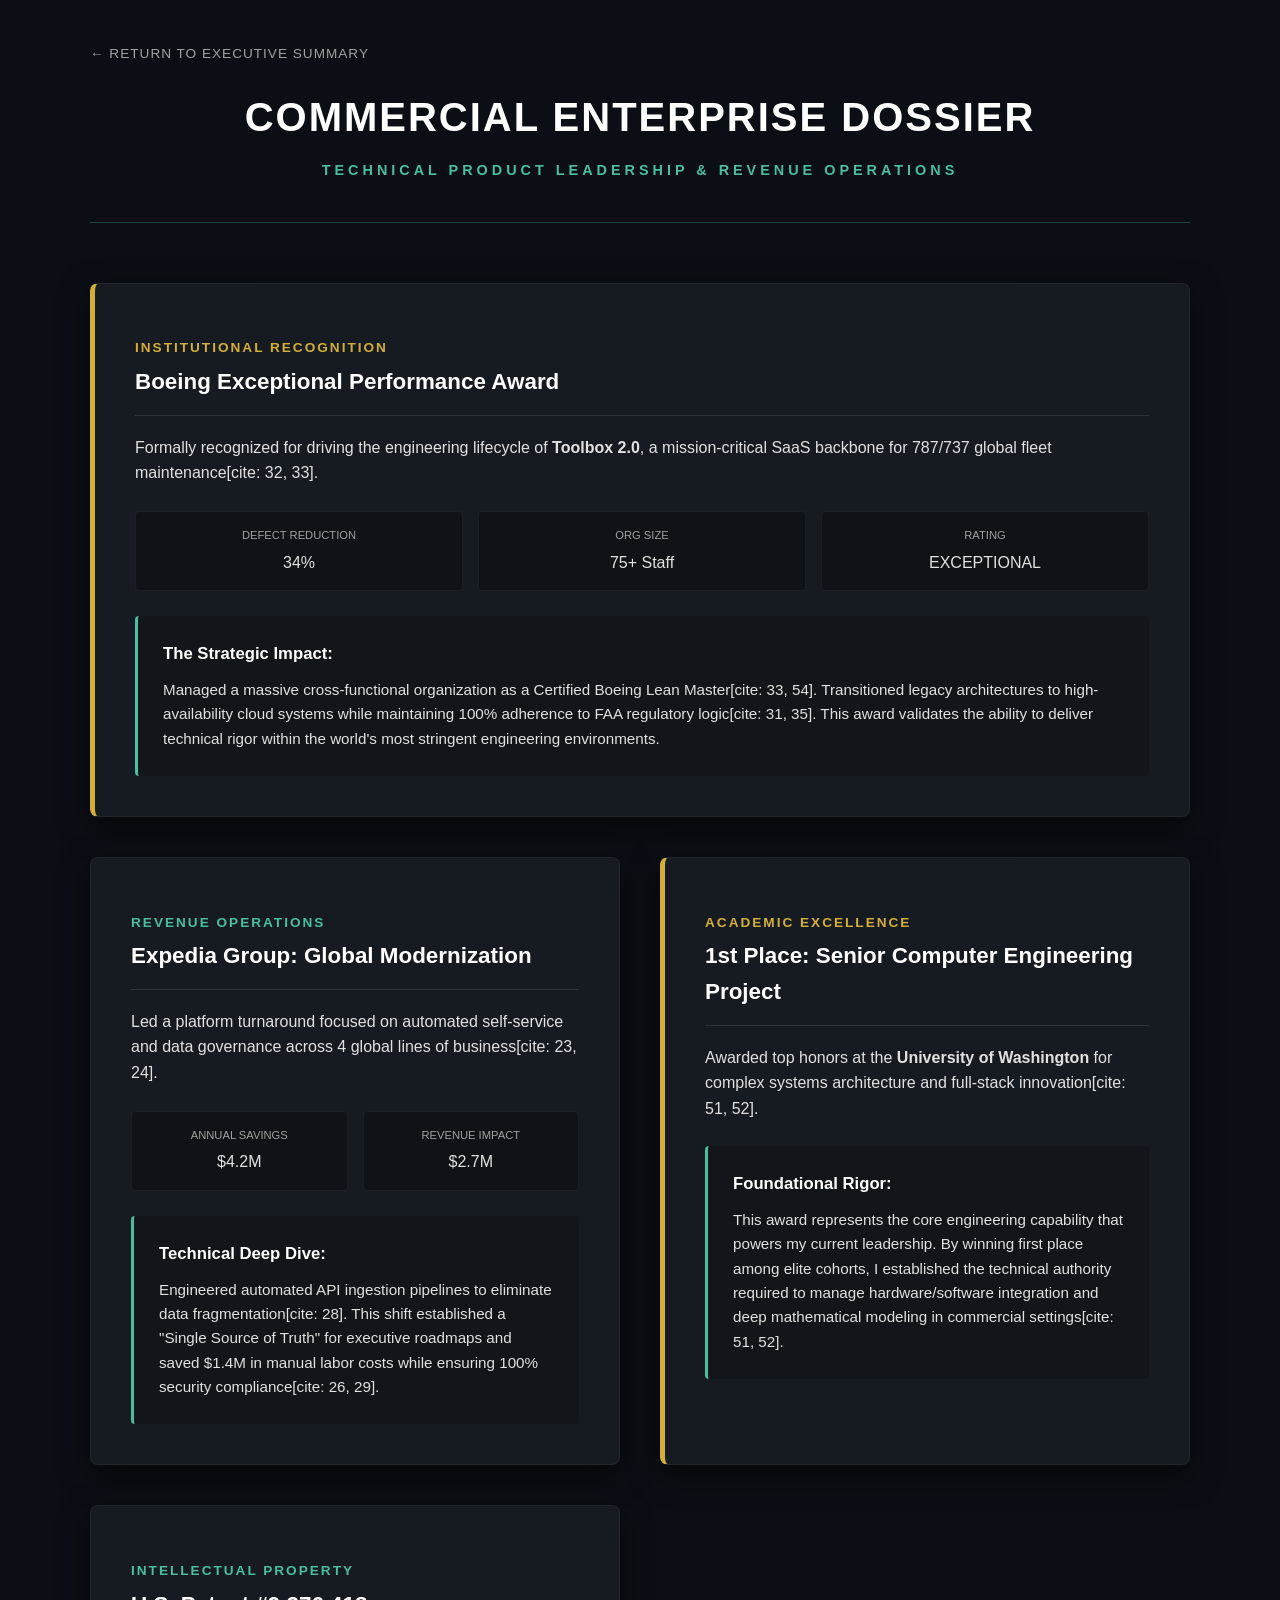
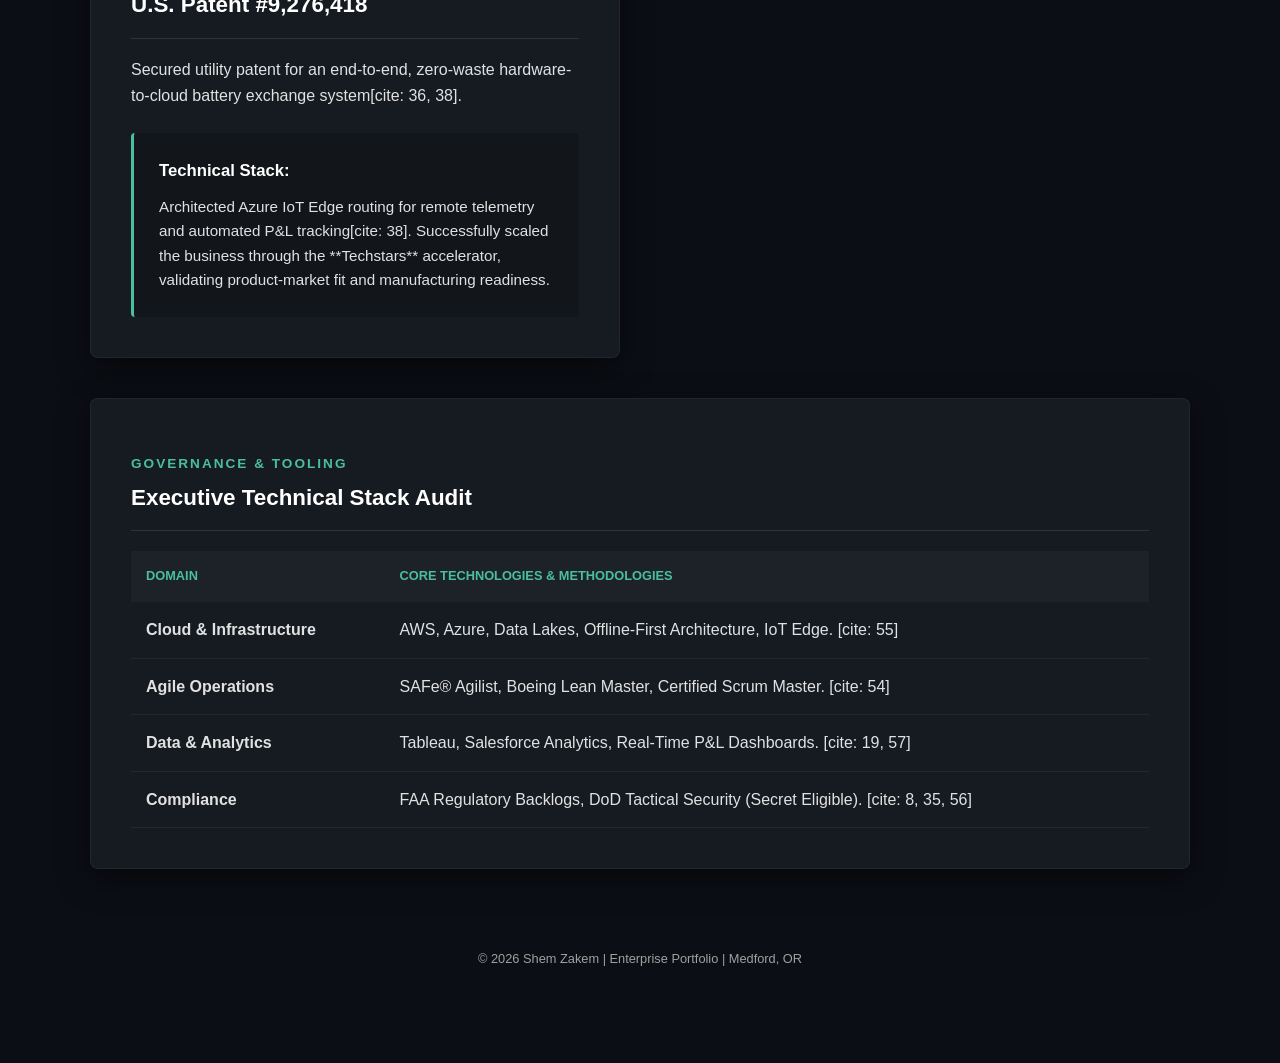
==== enterprise-dossier.html @ 0ee38fff "Add files via upload" ====
<!DOCTYPE HTML>
<html lang="en">
<head>
    <title>Enterprise Dossier | Shem Zakem</title>
    <meta charset="utf-8" />
    <meta name="viewport" content="width=device-width, initial-scale=1, user-scalable=no" />
    <style>
        :root {
            --bg: #0b0e14;
            --accent: #49bf9d; /* Theme Green */
            --gold: #d4af37;   /* Award Gold */
            --text: #e1e1e1;
            --subtext: #a0a0a0;
            --card-bg: #161b22;
            --border: rgba(73, 191, 157, 0.3);
        }

        body {
            background-color: var(--bg);
            color: var(--text);
            font-family: 'Inter', -apple-system, BlinkMacSystemFont, "Segoe UI", Roboto, sans-serif;
            line-height: 1.6;
            margin: 0;
            padding: 0;
        }

        .container { max-width: 1100px; margin: 0 auto; padding: 40px 20px; }

        /* Navigation */
        .back-btn {
            display: inline-block;
            margin-bottom: 20px;
            color: var(--subtext);
            text-decoration: none;
            font-size: 0.85em;
            text-transform: uppercase;
            letter-spacing: 1px;
            transition: all 0.3s ease;
        }
        .back-btn:hover { color: var(--accent); transform: translateX(-5px); }

        /* Header */
        header {
            border-bottom: 1px solid var(--border);
            padding-bottom: 40px;
            margin-bottom: 60px;
            text-align: center;
        }
        h1 { font-size: 2.5em; letter-spacing: 2px; margin: 0; text-transform: uppercase; font-weight: 900; color: #fff; }
        .subtitle { color: var(--accent); font-weight: 700; letter-spacing: 4px; font-size: 0.9em; margin-top: 10px; text-transform: uppercase; }

        /* Grid & Cards */
        .grid { display: grid; grid-template-columns: 1fr 1fr; gap: 40px; }
        .section-full { grid-column: 1 / -1; }

        .card {
            background: var(--card-bg);
            border: 1px solid rgba(255,255,255,0.05);
            padding: 40px;
            border-radius: 8px;
            box-shadow: 0 10px 30px rgba(0,0,0,0.5);
            transition: all 0.3s cubic-bezier(0.25, 0.8, 0.25, 1);
            position: relative;
            overflow: hidden;
        }
        .card:hover { 
            transform: translateY(-10px); 
            border-color: var(--accent); 
            box-shadow: 0 20px 50px rgba(0,0,0,0.7);
        }

        .award-card { border-left: 5px solid var(--gold); }
        .award-card:hover { border-color: var(--gold); }

        h2 { color: #fff; border-bottom: 1px solid rgba(255,255,255,0.1); padding-bottom: 15px; margin-top: 0; font-size: 1.4em; }
        h3 { color: var(--accent); font-size: 0.85em; text-transform: uppercase; letter-spacing: 2px; margin-bottom: 5px; }
        .gold-text { color: var(--gold) !important; }

        /* Metrics */
        .metric-grid { display: grid; grid-template-columns: repeat(auto-fit, minmax(150px, 1fr)); gap: 15px; margin: 25px 0; }
        .metric {
            background: rgba(0,0,0,0.3);
            padding: 15px;
            border-radius: 4px;
            text-align: center;
            border: 1px solid rgba(255,255,255,0.05);
            transition: all 0.3s ease;
        }
        .metric:hover { background: rgba(73, 191, 157, 0.1); border-color: var(--accent); transform: scale(1.05); }
        .metric-label { display: block; font-size: 0.7em; text-transform: uppercase; color: var(--subtext); margin-bottom: 5px; }
        .metric-val { display: block; font-size: 1.3em; font-weight: 900; color: #fff; }

        /* Deep Dive Content */
        .deep-dive {
            background: rgba(0,0,0,0.2);
            padding: 25px;
            margin-top: 25px;
            border-radius: 4px;
            font-size: 0.95em;
            border-left: 3px solid var(--accent);
        }
        .deep-dive strong { color: #fff; display: block; margin-bottom: 10px; font-size: 1.1em; }

        /* Audit Table */
        .audit-table { width: 100%; border-collapse: collapse; margin-top: 20px; }
        .audit-table th { text-align: left; padding: 15px; background: rgba(255,255,255,0.03); color: var(--accent); text-transform: uppercase; font-size: 0.8em; }
        .audit-table td { padding: 15px; border-bottom: 1px solid rgba(255,255,255,0.05); vertical-align: top; }
        .audit-table tr:hover { background: rgba(255,255,255,0.02); }

        /* Footer */
        footer { margin-top: 80px; text-align: center; color: var(--subtext); font-size: 0.8em; padding-bottom: 40px; }

        @media (max-width: 768px) { .grid { grid-template-columns: 1fr; } }
    </style>
</head>
<body>

<div class="container">
    <a href="enterprise.html" class="back-btn">← Return to Executive Summary</a>
    
    <header>
        <h1>Commercial Enterprise Dossier</h1>
        <div class="subtitle">Technical Product Leadership & Revenue Operations</div>
    </header>

    <div class="grid">
        
        <div class="card award-card section-full">
            <h3 class="gold-text">Institutional Recognition</h3>
            <h2>Boeing Exceptional Performance Award</h2>
            <p>Formally recognized for driving the engineering lifecycle of <strong>Toolbox 2.0</strong>, a mission-critical SaaS backbone for 787/737 global fleet maintenance[cite: 32, 33].</p>
            
            <div class="metric-grid">
                <div class="metric"><span class="metric-label">Defect Reduction</span><span class="metric-value">34%</span></div>
                <div class="metric"><span class="metric-label">Org Size</span><span class="metric-value">75+ Staff</span></div>
                <div class="metric"><span class="metric-label">Rating</span><span class="metric-value">EXCEPTIONAL</span></div>
            </div>

            <div class="deep-dive">
                <strong>The Strategic Impact:</strong>
                Managed a massive cross-functional organization as a Certified Boeing Lean Master[cite: 33, 54]. Transitioned legacy architectures to high-availability cloud systems while maintaining 100% adherence to FAA regulatory logic[cite: 31, 35]. This award validates the ability to deliver technical rigor within the world's most stringent engineering environments.
            </div>
        </div>

        <div class="card">
            <h3>Revenue Operations</h3>
            <h2>Expedia Group: Global Modernization</h2>
            <p>Led a platform turnaround focused on automated self-service and data governance across 4 global lines of business[cite: 23, 24].</p>
            
            <div class="metric-grid">
                <div class="metric"><span class="metric-label">Annual Savings</span><span class="metric-value">$4.2M</span></div>
                <div class="metric"><span class="metric-label">Revenue Impact</span><span class="metric-value">$2.7M</span></div>
            </div>

            <div class="deep-dive">
                <strong>Technical Deep Dive:</strong>
                Engineered automated API ingestion pipelines to eliminate data fragmentation[cite: 28]. This shift established a "Single Source of Truth" for executive roadmaps and saved $1.4M in manual labor costs while ensuring 100% security compliance[cite: 26, 29].
            </div>
        </div>

        <div class="card award-card">
            <h3 class="gold-text">Academic Excellence</h3>
            <h2>1st Place: Senior Computer Engineering Project</h2>
            <p>Awarded top honors at the <strong>University of Washington</strong> for complex systems architecture and full-stack innovation[cite: 51, 52].</p>

            <div class="deep-dive">
                <strong>Foundational Rigor:</strong>
                This award represents the core engineering capability that powers my current leadership. By winning first place among elite cohorts, I established the technical authority required to manage hardware/software integration and deep mathematical modeling in commercial settings[cite: 51, 52].
            </div>
        </div>

        <div class="card">
            <h3>Intellectual Property</h3>
            <h2>U.S. Patent #9,276,418</h2>
            <p>Secured utility patent for an end-to-end, zero-waste hardware-to-cloud battery exchange system[cite: 36, 38].</p>

            <div class="deep-dive">
                <strong>Technical Stack:</strong>
                Architected Azure IoT Edge routing for remote telemetry and automated P&L tracking[cite: 38]. Successfully scaled the business through the **Techstars** accelerator, validating product-market fit and manufacturing readiness.
            </div>
        </div>

        <div class="card section-full">
            <h3>Governance & Tooling</h3>
            <h2>Executive Technical Stack Audit</h2>
            
            <table class="audit-table">
                <thead>
                    <tr><th>Domain</th><th>Core Technologies & Methodologies</th></tr>
                </thead>
                <tbody>
                    <tr><td><strong>Cloud & Infrastructure</strong></td><td>AWS, Azure, Data Lakes, Offline-First Architecture, IoT Edge. [cite: 55]</td></tr>
                    <tr><td><strong>Agile Operations</strong></td><td>SAFe® Agilist, Boeing Lean Master, Certified Scrum Master. [cite: 54]</td></tr>
                    <tr><td><strong>Data & Analytics</strong></td><td>Tableau, Salesforce Analytics, Real-Time P&L Dashboards. [cite: 19, 57]</td></tr>
                    <tr><td><strong>Compliance</strong></td><td>FAA Regulatory Backlogs, DoD Tactical Security (Secret Eligible). [cite: 8, 35, 56]</td></tr>
                </tbody>
            </table>
        </div>

    </div>

    <footer>
        <p>&copy; 2026 Shem Zakem | Enterprise Portfolio | Medford, OR</p>
    </footer>
</div>

</body>
</html>
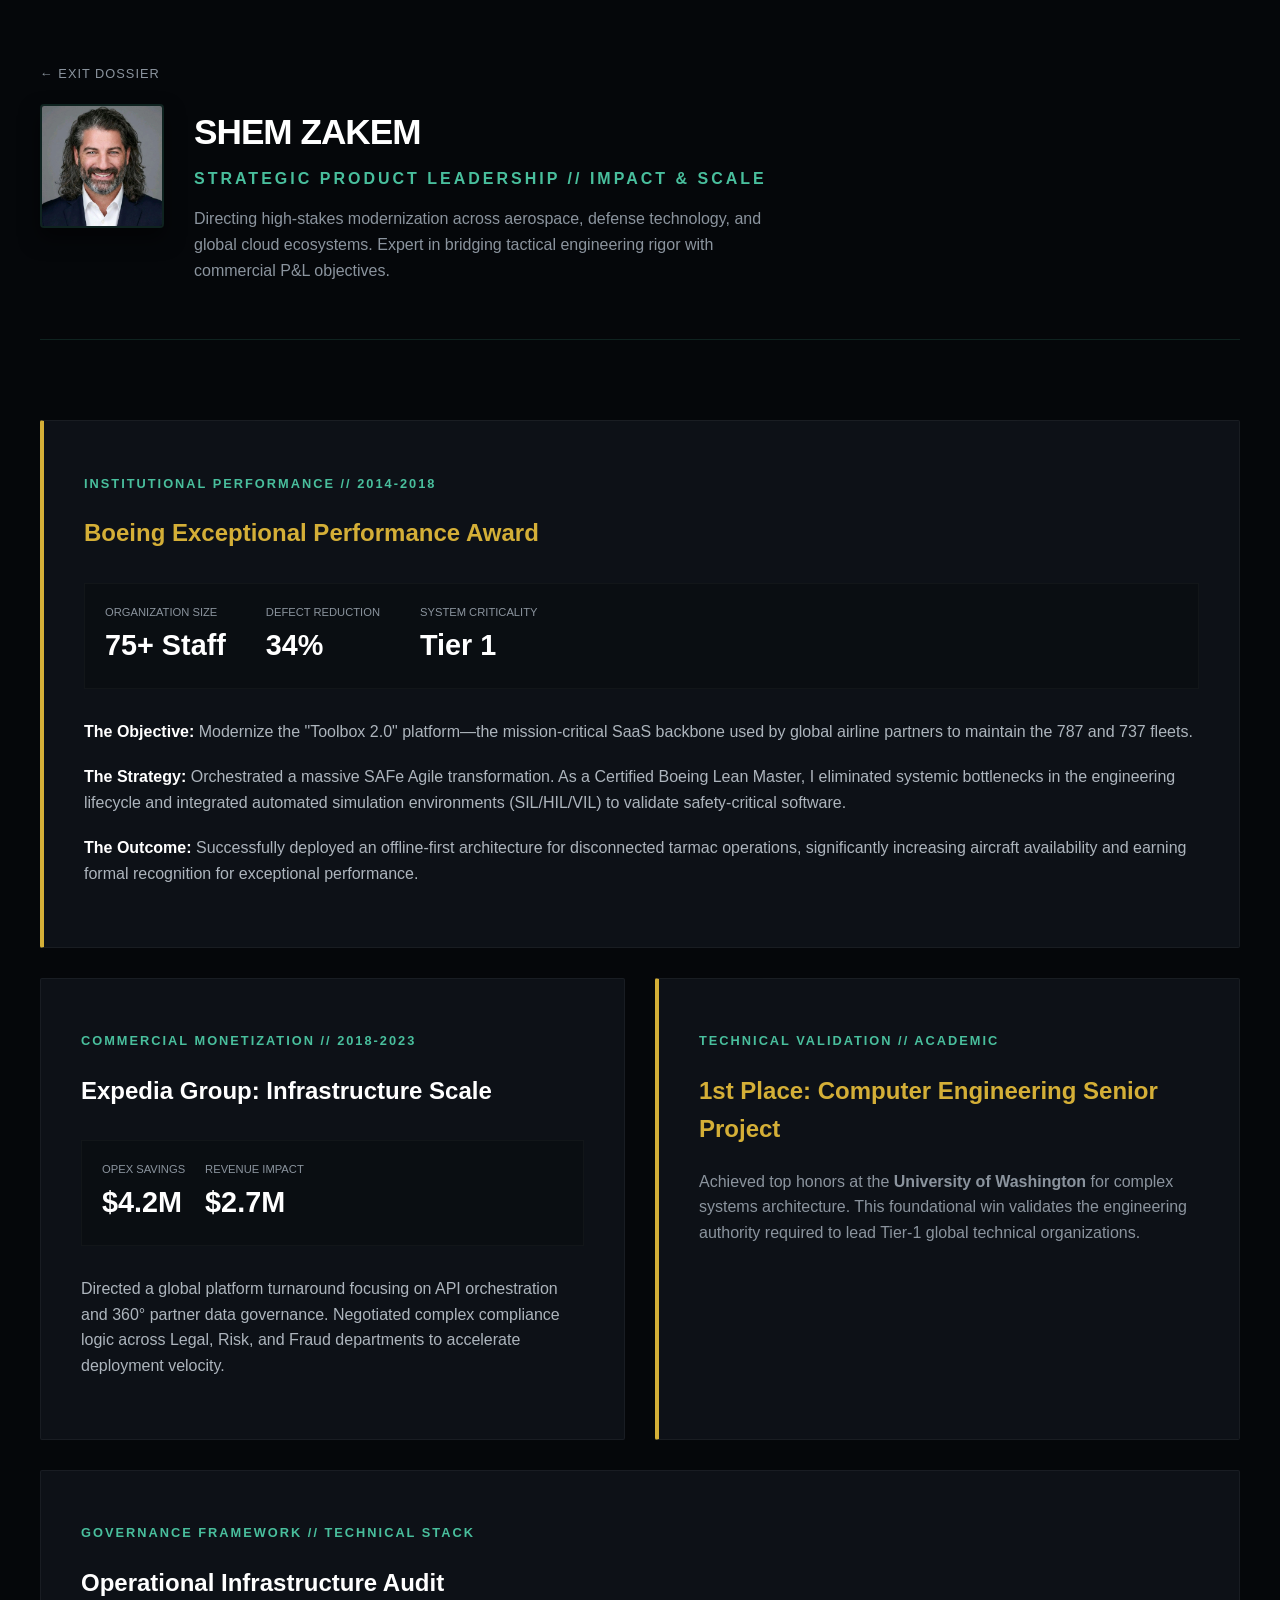
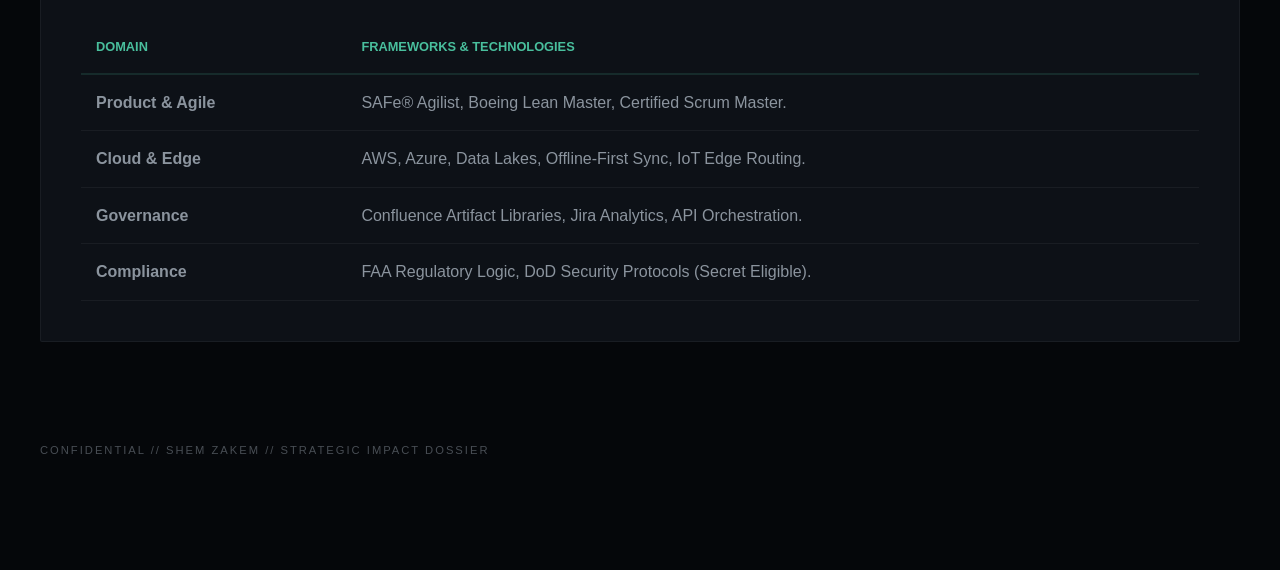
==== commit 8e329f0c: "Update enterprise-dossier.html" ====
--- a/enterprise-dossier.html
+++ b/enterprise-dossier.html
@@ -1,208 +1,237 @@
 <!DOCTYPE HTML>
 <html lang="en">
 <head>
-    <title>Enterprise Dossier | Shem Zakem</title>
+    <title>Enterprise Impact | Shem Zakem</title>
     <meta charset="utf-8" />
     <meta name="viewport" content="width=device-width, initial-scale=1, user-scalable=no" />
     <style>
         :root {
-            --bg: #0b0e14;
-            --accent: #49bf9d; /* Theme Green */
-            --gold: #d4af37;   /* Award Gold */
-            --text: #e1e1e1;
-            --subtext: #a0a0a0;
-            --card-bg: #161b22;
-            --border: rgba(73, 191, 157, 0.3);
+            --bg: #05070a;
+            --surface: #0d1117;
+            --accent: #49bf9d; 
+            --gold: #d4af37;
+            --text-main: #ffffff;
+            --text-dim: #8b949e;
+            --border: rgba(73, 191, 157, 0.15);
         }
 
         body {
             background-color: var(--bg);
-            color: var(--text);
-            font-family: 'Inter', -apple-system, BlinkMacSystemFont, "Segoe UI", Roboto, sans-serif;
-            line-height: 1.6;
+            color: var(--text-dim);
+            font-family: 'Segoe UI', Roboto, Helvetica, Arial, sans-serif;
             margin: 0;
             padding: 0;
-        }
-
-        .container { max-width: 1100px; margin: 0 auto; padding: 40px 20px; }
-
-        /* Navigation */
-        .back-btn {
-            display: inline-block;
-            margin-bottom: 20px;
-            color: var(--subtext);
+            line-height: 1.6;
+        }
+
+        /* Layout Container */
+        .dossier-wrapper {
+            max-width: 1200px;
+            margin: 0 auto;
+            padding: 60px 40px;
+        }
+
+        /* Top Left Avatar & Header */
+        .executive-header {
+            display: flex;
+            align-items: flex-start;
+            gap: 30px;
+            margin-bottom: 80px;
+            border-bottom: 1px solid var(--border);
+            padding-bottom: 40px;
+        }
+
+        .avatar-frame {
+            width: 120px;
+            height: 120px;
+            border-radius: 4px;
+            overflow: hidden;
+            border: 2px solid var(--border);
+            transition: all 0.4s cubic-bezier(0.165, 0.84, 0.44, 1);
+            box-shadow: 0 10px 20px rgba(0,0,0,0.5);
+        }
+
+        .avatar-frame:hover {
+            transform: scale(1.05) translateY(-5px);
+            border-color: var(--accent);
+            box-shadow: 0 0 30px rgba(73, 191, 157, 0.3);
+        }
+
+        .avatar-frame img { width: 100%; height: 100%; object-fit: cover; }
+
+        .header-content h1 {
+            font-size: 2.2em;
+            font-weight: 800;
+            color: var(--text-main);
+            margin: 0;
+            letter-spacing: -1px;
+            text-transform: uppercase;
+        }
+
+        .header-content .title-bar {
+            font-size: 1em;
+            font-weight: 700;
+            color: var(--accent);
+            letter-spacing: 3px;
+            text-transform: uppercase;
+            margin-top: 5px;
+        }
+
+        /* Section Components */
+        .impact-grid {
+            display: grid;
+            grid-template-columns: repeat(12, 1fr);
+            gap: 30px;
+        }
+
+        .full-width { grid-column: span 12; }
+        .half-width { grid-column: span 6; }
+
+        .impact-card {
+            background: var(--surface);
+            border: 1px solid rgba(255,255,255,0.05);
+            padding: 40px;
+            border-radius: 2px;
+            transition: all 0.4s cubic-bezier(0.165, 0.84, 0.44, 1);
+            position: relative;
+        }
+
+        .impact-card:hover {
+            transform: translateY(-10px);
+            border-color: var(--accent);
+            box-shadow: 0 30px 60px rgba(0,0,0,0.8);
+        }
+
+        .impact-card.award { border-left: 4px solid var(--gold); }
+        .impact-card.award:hover { border-color: var(--gold); }
+
+        h2 { font-size: 1.5em; color: var(--text-main); margin-bottom: 20px; font-weight: 700; }
+        h3 { font-size: 0.8em; color: var(--accent); text-transform: uppercase; letter-spacing: 2px; margin-bottom: 10px; }
+
+        /* Impact Metrics */
+        .metrics-row {
+            display: flex;
+            gap: 40px;
+            margin: 30px 0;
+            background: rgba(0,0,0,0.2);
+            padding: 20px;
+            border: 1px solid rgba(255,255,255,0.03);
+        }
+
+        .metric-item .label { display: block; font-size: 0.7em; text-transform: uppercase; color: var(--text-dim); }
+        .metric-item .value { display: block; font-size: 1.8em; font-weight: 900; color: #fff; }
+
+        /* Deep Dive Content */
+        .content-body { font-size: 1em; color: #adb5bd; }
+        .content-body strong { color: var(--text-main); }
+        .content-body p { margin-bottom: 20px; }
+
+        /* Audit Table */
+        .audit-table {
+            width: 100%;
+            border-collapse: collapse;
+            margin-top: 20px;
+        }
+        .audit-table th { text-align: left; padding: 15px; color: var(--accent); font-size: 0.8em; text-transform: uppercase; border-bottom: 2px solid var(--border); }
+        .audit-table td { padding: 15px; border-bottom: 1px solid rgba(255,255,255,0.05); }
+
+        /* Action Buttons */
+        .nav-link {
             text-decoration: none;
-            font-size: 0.85em;
+            color: var(--text-dim);
+            font-size: 0.8em;
             text-transform: uppercase;
             letter-spacing: 1px;
-            transition: all 0.3s ease;
-        }
-        .back-btn:hover { color: var(--accent); transform: translateX(-5px); }
-
-        /* Header */
-        header {
-            border-bottom: 1px solid var(--border);
-            padding-bottom: 40px;
-            margin-bottom: 60px;
-            text-align: center;
-        }
-        h1 { font-size: 2.5em; letter-spacing: 2px; margin: 0; text-transform: uppercase; font-weight: 900; color: #fff; }
-        .subtitle { color: var(--accent); font-weight: 700; letter-spacing: 4px; font-size: 0.9em; margin-top: 10px; text-transform: uppercase; }
-
-        /* Grid & Cards */
-        .grid { display: grid; grid-template-columns: 1fr 1fr; gap: 40px; }
-        .section-full { grid-column: 1 / -1; }
-
-        .card {
-            background: var(--card-bg);
-            border: 1px solid rgba(255,255,255,0.05);
-            padding: 40px;
-            border-radius: 8px;
-            box-shadow: 0 10px 30px rgba(0,0,0,0.5);
-            transition: all 0.3s cubic-bezier(0.25, 0.8, 0.25, 1);
-            position: relative;
-            overflow: hidden;
-        }
-        .card:hover { 
-            transform: translateY(-10px); 
-            border-color: var(--accent); 
-            box-shadow: 0 20px 50px rgba(0,0,0,0.7);
-        }
-
-        .award-card { border-left: 5px solid var(--gold); }
-        .award-card:hover { border-color: var(--gold); }
-
-        h2 { color: #fff; border-bottom: 1px solid rgba(255,255,255,0.1); padding-bottom: 15px; margin-top: 0; font-size: 1.4em; }
-        h3 { color: var(--accent); font-size: 0.85em; text-transform: uppercase; letter-spacing: 2px; margin-bottom: 5px; }
-        .gold-text { color: var(--gold) !important; }
-
-        /* Metrics */
-        .metric-grid { display: grid; grid-template-columns: repeat(auto-fit, minmax(150px, 1fr)); gap: 15px; margin: 25px 0; }
-        .metric {
-            background: rgba(0,0,0,0.3);
-            padding: 15px;
-            border-radius: 4px;
-            text-align: center;
-            border: 1px solid rgba(255,255,255,0.05);
-            transition: all 0.3s ease;
-        }
-        .metric:hover { background: rgba(73, 191, 157, 0.1); border-color: var(--accent); transform: scale(1.05); }
-        .metric-label { display: block; font-size: 0.7em; text-transform: uppercase; color: var(--subtext); margin-bottom: 5px; }
-        .metric-val { display: block; font-size: 1.3em; font-weight: 900; color: #fff; }
-
-        /* Deep Dive Content */
-        .deep-dive {
-            background: rgba(0,0,0,0.2);
-            padding: 25px;
-            margin-top: 25px;
-            border-radius: 4px;
-            font-size: 0.95em;
-            border-left: 3px solid var(--accent);
-        }
-        .deep-dive strong { color: #fff; display: block; margin-bottom: 10px; font-size: 1.1em; }
-
-        /* Audit Table */
-        .audit-table { width: 100%; border-collapse: collapse; margin-top: 20px; }
-        .audit-table th { text-align: left; padding: 15px; background: rgba(255,255,255,0.03); color: var(--accent); text-transform: uppercase; font-size: 0.8em; }
-        .audit-table td { padding: 15px; border-bottom: 1px solid rgba(255,255,255,0.05); vertical-align: top; }
-        .audit-table tr:hover { background: rgba(255,255,255,0.02); }
-
-        /* Footer */
-        footer { margin-top: 80px; text-align: center; color: var(--subtext); font-size: 0.8em; padding-bottom: 40px; }
-
-        @media (max-width: 768px) { .grid { grid-template-columns: 1fr; } }
+            transition: color 0.3s;
+            margin-bottom: 20px;
+            display: inline-block;
+        }
+        .nav-link:hover { color: var(--accent); }
+
+        @media (max-width: 900px) {
+            .half-width { grid-column: span 12; }
+            .executive-header { flex-direction: column; text-align: left; }
+        }
     </style>
 </head>
 <body>
 
-<div class="container">
-    <a href="enterprise.html" class="back-btn">← Return to Executive Summary</a>
-    
-    <header>
-        <h1>Commercial Enterprise Dossier</h1>
-        <div class="subtitle">Technical Product Leadership & Revenue Operations</div>
+<div class="dossier-wrapper">
+    <a href="enterprise.html" class="nav-link">← EXIT DOSSIER</a>
+
+    <header class="executive-header">
+        <div class="avatar-frame">
+            <img src="images/avatar.jpg" alt="Shem Zakem">
+        </div>
+        <div class="header-content">
+            <h1>Shem Zakem</h1>
+            <div class="title-bar">Strategic Product Leadership // Impact & Scale</div>
+            <p style="margin-top: 15px; max-width: 600px;">Directing high-stakes modernization across aerospace, defense technology, and global cloud ecosystems. Expert in bridging tactical engineering rigor with commercial P&L objectives.</p>
+        </div>
     </header>
 
-    <div class="grid">
+    <div class="impact-grid">
         
-        <div class="card award-card section-full">
-            <h3 class="gold-text">Institutional Recognition</h3>
-            <h2>Boeing Exceptional Performance Award</h2>
-            <p>Formally recognized for driving the engineering lifecycle of <strong>Toolbox 2.0</strong>, a mission-critical SaaS backbone for 787/737 global fleet maintenance[cite: 32, 33].</p>
+        <div class="impact-card award full-width">
+            <h3>Institutional Performance // 2014-2018</h3>
+            <h2 style="color: var(--gold);">Boeing Exceptional Performance Award</h2>
             
-            <div class="metric-grid">
-                <div class="metric"><span class="metric-label">Defect Reduction</span><span class="metric-value">34%</span></div>
-                <div class="metric"><span class="metric-label">Org Size</span><span class="metric-value">75+ Staff</span></div>
-                <div class="metric"><span class="metric-label">Rating</span><span class="metric-value">EXCEPTIONAL</span></div>
-            </div>
-
-            <div class="deep-dive">
-                <strong>The Strategic Impact:</strong>
-                Managed a massive cross-functional organization as a Certified Boeing Lean Master[cite: 33, 54]. Transitioned legacy architectures to high-availability cloud systems while maintaining 100% adherence to FAA regulatory logic[cite: 31, 35]. This award validates the ability to deliver technical rigor within the world's most stringent engineering environments.
-            </div>
-        </div>
-
-        <div class="card">
-            <h3>Revenue Operations</h3>
-            <h2>Expedia Group: Global Modernization</h2>
-            <p>Led a platform turnaround focused on automated self-service and data governance across 4 global lines of business[cite: 23, 24].</p>
+            <div class="metrics-row">
+                <div class="metric-item"><span class="label">Organization Size</span><span class="value">75+ Staff</span></div>
+                <div class="metric-item"><span class="label">Defect Reduction</span><span class="value">34%</span></div>
+                <div class="metric-item"><span class="label">System Criticality</span><span class="value">Tier 1</span></div>
+            </div>
+
+            <div class="content-body">
+                <p><strong>The Objective:</strong> Modernize the "Toolbox 2.0" platform—the mission-critical SaaS backbone used by global airline partners to maintain the 787 and 737 fleets.</p>
+                <p><strong>The Strategy:</strong> Orchestrated a massive SAFe Agile transformation. As a Certified Boeing Lean Master, I eliminated systemic bottlenecks in the engineering lifecycle and integrated automated simulation environments (SIL/HIL/VIL) to validate safety-critical software.</p>
+                <p><strong>The Outcome:</strong> Successfully deployed an offline-first architecture for disconnected tarmac operations, significantly increasing aircraft availability and earning formal recognition for exceptional performance.</p>
+            </div>
+        </div>
+
+        <div class="impact-card half-width">
+            <h3>Commercial Monetization // 2018-2023</h3>
+            <h2>Expedia Group: Infrastructure Scale</h2>
             
-            <div class="metric-grid">
-                <div class="metric"><span class="metric-label">Annual Savings</span><span class="metric-value">$4.2M</span></div>
-                <div class="metric"><span class="metric-label">Revenue Impact</span><span class="metric-value">$2.7M</span></div>
-            </div>
-
-            <div class="deep-dive">
-                <strong>Technical Deep Dive:</strong>
-                Engineered automated API ingestion pipelines to eliminate data fragmentation[cite: 28]. This shift established a "Single Source of Truth" for executive roadmaps and saved $1.4M in manual labor costs while ensuring 100% security compliance[cite: 26, 29].
-            </div>
-        </div>
-
-        <div class="card award-card">
-            <h3 class="gold-text">Academic Excellence</h3>
-            <h2>1st Place: Senior Computer Engineering Project</h2>
-            <p>Awarded top honors at the <strong>University of Washington</strong> for complex systems architecture and full-stack innovation[cite: 51, 52].</p>
-
-            <div class="deep-dive">
-                <strong>Foundational Rigor:</strong>
-                This award represents the core engineering capability that powers my current leadership. By winning first place among elite cohorts, I established the technical authority required to manage hardware/software integration and deep mathematical modeling in commercial settings[cite: 51, 52].
-            </div>
-        </div>
-
-        <div class="card">
-            <h3>Intellectual Property</h3>
-            <h2>U.S. Patent #9,276,418</h2>
-            <p>Secured utility patent for an end-to-end, zero-waste hardware-to-cloud battery exchange system[cite: 36, 38].</p>
-
-            <div class="deep-dive">
-                <strong>Technical Stack:</strong>
-                Architected Azure IoT Edge routing for remote telemetry and automated P&L tracking[cite: 38]. Successfully scaled the business through the **Techstars** accelerator, validating product-market fit and manufacturing readiness.
-            </div>
-        </div>
-
-        <div class="card section-full">
-            <h3>Governance & Tooling</h3>
-            <h2>Executive Technical Stack Audit</h2>
+            <div class="metrics-row" style="gap: 20px;">
+                <div class="metric-item"><span class="label">OpEx Savings</span><span class="value">$4.2M</span></div>
+                <div class="metric-item"><span class="label">Revenue Impact</span><span class="value">$2.7M</span></div>
+            </div>
+
+            <div class="content-body">
+                <p>Directed a global platform turnaround focusing on API orchestration and 360° partner data governance. Negotiated complex compliance logic across Legal, Risk, and Fraud departments to accelerate deployment velocity.</p>
+            </div>
+        </div>
+
+        <div class="impact-card award half-width">
+            <h3>Technical Validation // Academic</h3>
+            <h2 style="color: var(--gold);">1st Place: Computer Engineering Senior Project</h2>
+            <p>Achieved top honors at the <strong>University of Washington</strong> for complex systems architecture. This foundational win validates the engineering authority required to lead Tier-1 global technical organizations.</p>
+        </div>
+
+        <div class="impact-card full-width">
+            <h3>Governance Framework // Technical Stack</h3>
+            <h2>Operational Infrastructure Audit</h2>
             
             <table class="audit-table">
                 <thead>
-                    <tr><th>Domain</th><th>Core Technologies & Methodologies</th></tr>
+                    <tr><th>Domain</th><th>Frameworks & Technologies</th></tr>
                 </thead>
                 <tbody>
-                    <tr><td><strong>Cloud & Infrastructure</strong></td><td>AWS, Azure, Data Lakes, Offline-First Architecture, IoT Edge. [cite: 55]</td></tr>
-                    <tr><td><strong>Agile Operations</strong></td><td>SAFe® Agilist, Boeing Lean Master, Certified Scrum Master. [cite: 54]</td></tr>
-                    <tr><td><strong>Data & Analytics</strong></td><td>Tableau, Salesforce Analytics, Real-Time P&L Dashboards. [cite: 19, 57]</td></tr>
-                    <tr><td><strong>Compliance</strong></td><td>FAA Regulatory Backlogs, DoD Tactical Security (Secret Eligible). [cite: 8, 35, 56]</td></tr>
+                    <tr><td><strong>Product & Agile</strong></td><td>SAFe® Agilist, Boeing Lean Master, Certified Scrum Master.</td></tr>
+                    <tr><td><strong>Cloud & Edge</strong></td><td>AWS, Azure, Data Lakes, Offline-First Sync, IoT Edge Routing.</td></tr>
+                    <tr><td><strong>Governance</strong></td><td>Confluence Artifact Libraries, Jira Analytics, API Orchestration.</td></tr>
+                    <tr><td><strong>Compliance</strong></td><td>FAA Regulatory Logic, DoD Security Protocols (Secret Eligible).</td></tr>
                 </tbody>
             </table>
         </div>
 
     </div>
 
-    <footer>
-        <p>&copy; 2026 Shem Zakem | Enterprise Portfolio | Medford, OR</p>
+    <footer style="margin-top: 100px; padding-bottom: 50px; text-align: left; opacity: 0.5; font-size: 0.7em; letter-spacing: 2px;">
+        CONFIDENTIAL // SHEM ZAKEM // STRATEGIC IMPACT DOSSIER
     </footer>
 </div>
 
 </body>
-</html>+</html>
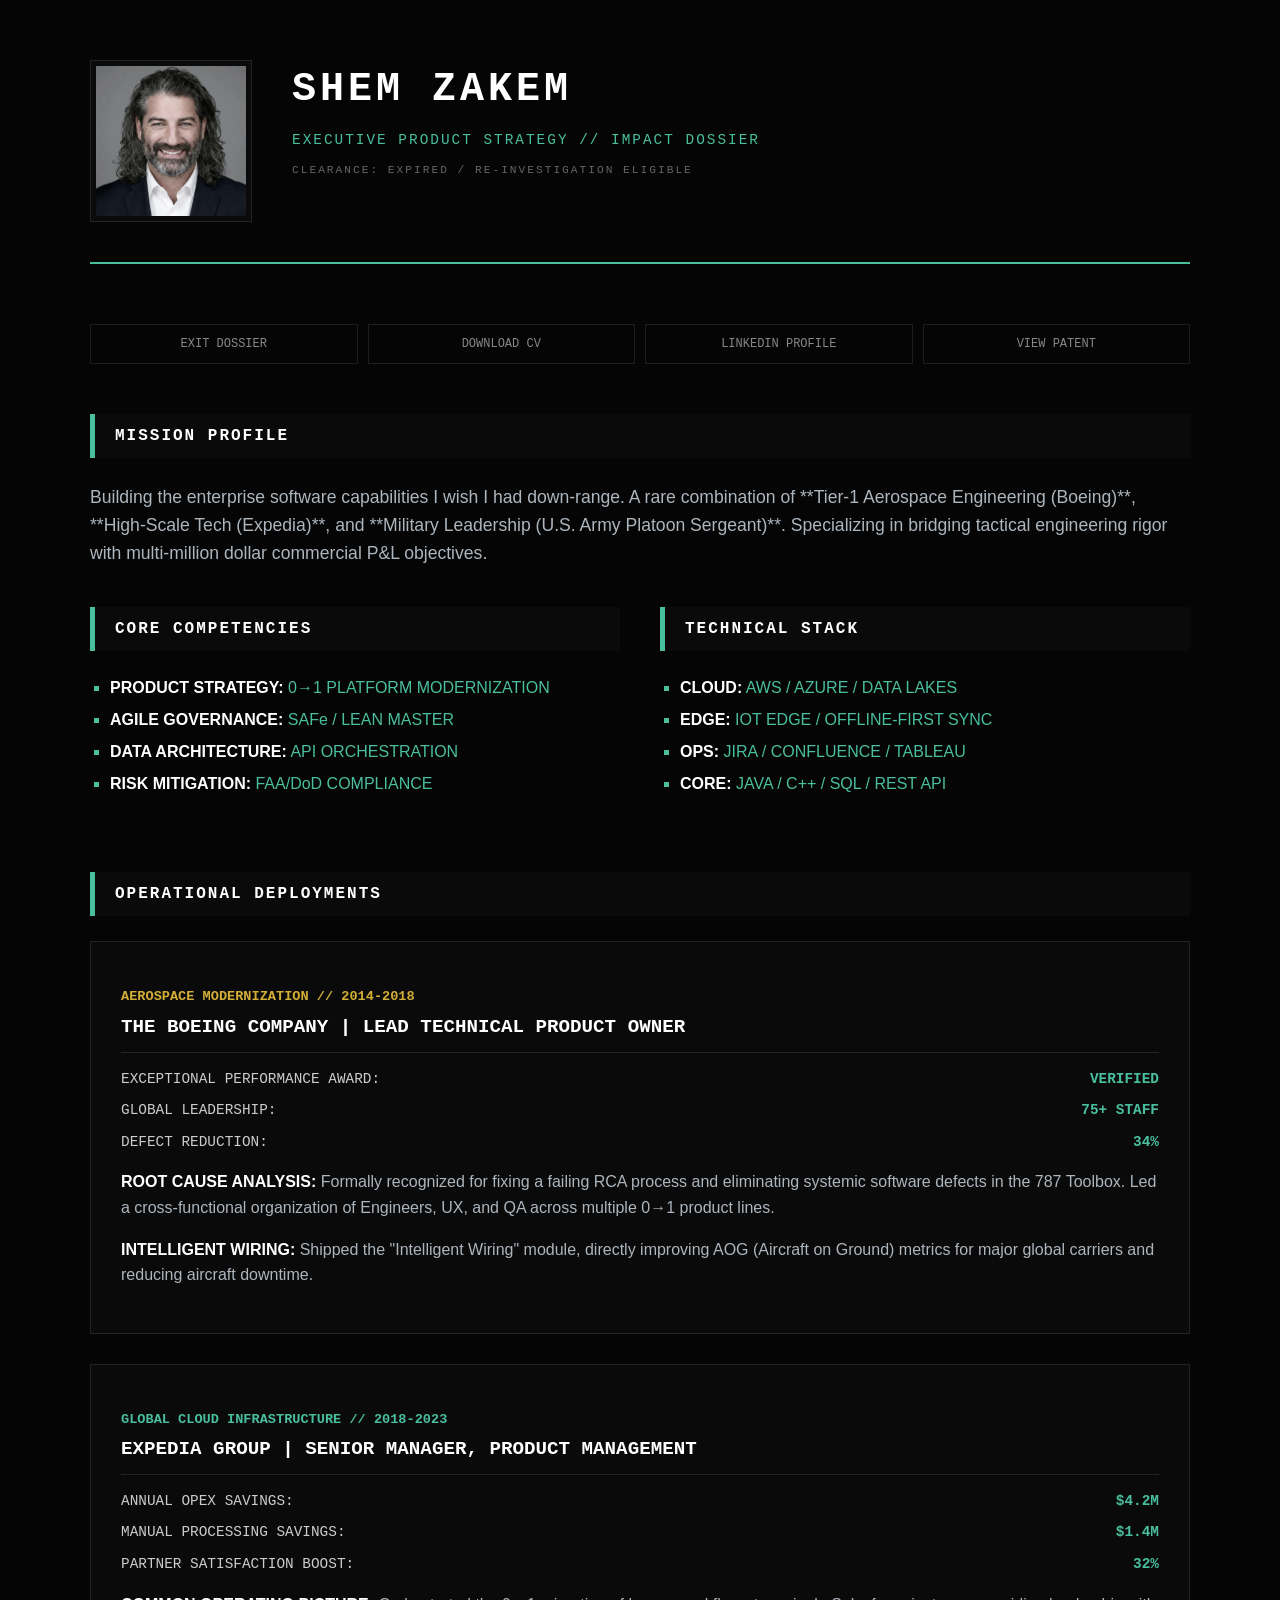
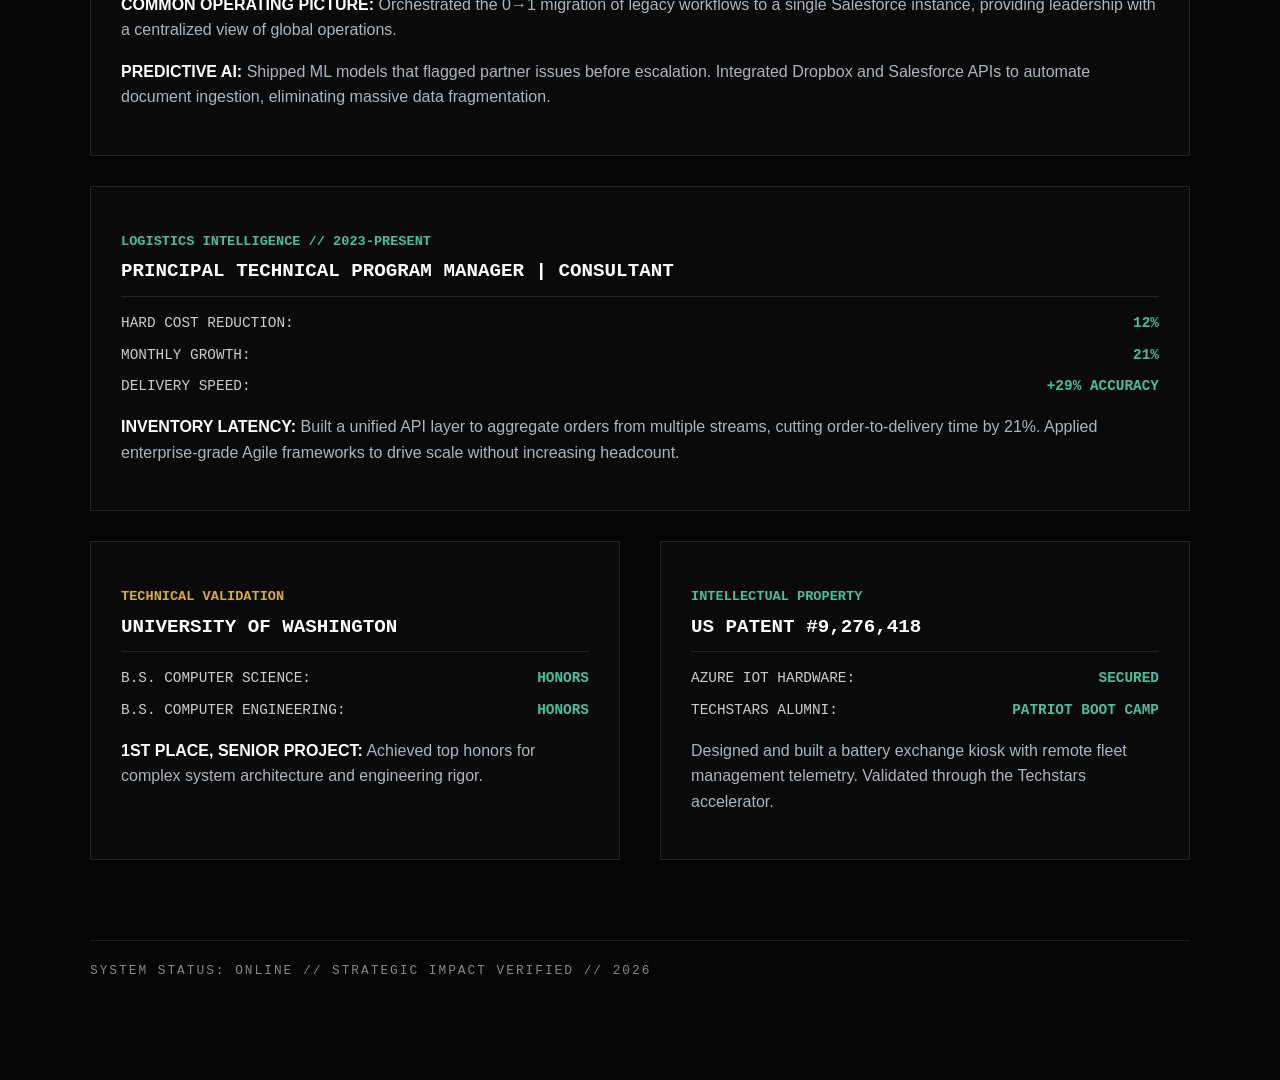
==== commit 2d938a60: "Update enterprise-dossier.html" ====
--- a/enterprise-dossier.html
+++ b/enterprise-dossier.html
@@ -1,235 +1,260 @@
 <!DOCTYPE HTML>
 <html lang="en">
 <head>
-    <title>Enterprise Impact | Shem Zakem</title>
+    <title>Executive Impact Dossier | Shem Zakem</title>
     <meta charset="utf-8" />
     <meta name="viewport" content="width=device-width, initial-scale=1, user-scalable=no" />
     <style>
         :root {
-            --bg: #05070a;
-            --surface: #0d1117;
+            --bg: #050505;
+            --surface: #0a0a0a;
             --accent: #49bf9d; 
             --gold: #d4af37;
             --text-main: #ffffff;
-            --text-dim: #8b949e;
-            --border: rgba(73, 191, 157, 0.15);
+            --text-dim: #888888;
+            --border: rgba(255, 255, 255, 0.1);
         }
 
         body {
             background-color: var(--bg);
             color: var(--text-dim);
-            font-family: 'Segoe UI', Roboto, Helvetica, Arial, sans-serif;
+            font-family: 'Courier New', Courier, monospace; /* For that Intel vibe */
             margin: 0;
             padding: 0;
-            line-height: 1.6;
-        }
-
-        /* Layout Container */
+            line-height: 1.5;
+            text-transform: uppercase; /* Tactical feel */
+        }
+
         .dossier-wrapper {
-            max-width: 1200px;
+            max-width: 1100px;
             margin: 0 auto;
             padding: 60px 40px;
         }
 
-        /* Top Left Avatar & Header */
+        /* Top Left Avatar & Strategic Header */
         .executive-header {
             display: flex;
             align-items: flex-start;
-            gap: 30px;
-            margin-bottom: 80px;
-            border-bottom: 1px solid var(--border);
+            gap: 40px;
+            margin-bottom: 60px;
+            border-bottom: 2px solid var(--accent);
             padding-bottom: 40px;
         }
 
         .avatar-frame {
-            width: 120px;
-            height: 120px;
-            border-radius: 4px;
-            overflow: hidden;
-            border: 2px solid var(--border);
-            transition: all 0.4s cubic-bezier(0.165, 0.84, 0.44, 1);
-            box-shadow: 0 10px 20px rgba(0,0,0,0.5);
-        }
+            width: 150px;
+            height: 150px;
+            border: 1px solid var(--border);
+            padding: 5px;
+            background: var(--surface);
+            transition: all 0.4s ease;
+        }
+
+        .avatar-frame img { width: 100%; height: 100%; object-fit: cover; filter: grayscale(50%); }
 
         .avatar-frame:hover {
-            transform: scale(1.05) translateY(-5px);
+            transform: translateY(-5px);
             border-color: var(--accent);
-            box-shadow: 0 0 30px rgba(73, 191, 157, 0.3);
-        }
-
-        .avatar-frame img { width: 100%; height: 100%; object-fit: cover; }
+            box-shadow: 0 0 20px rgba(73, 191, 157, 0.3);
+        }
 
         .header-content h1 {
-            font-size: 2.2em;
-            font-weight: 800;
+            font-size: 2.5em;
             color: var(--text-main);
             margin: 0;
-            letter-spacing: -1px;
-            text-transform: uppercase;
-        }
-
-        .header-content .title-bar {
-            font-size: 1em;
-            font-weight: 700;
+            letter-spacing: 4px;
+        }
+
+        .header-content .status-line {
             color: var(--accent);
-            letter-spacing: 3px;
-            text-transform: uppercase;
-            margin-top: 5px;
-        }
-
-        /* Section Components */
-        .impact-grid {
+            font-size: 0.9em;
+            margin-top: 10px;
+            letter-spacing: 2px;
+        }
+
+        /* Action Links */
+        .nav-grid {
             display: grid;
-            grid-template-columns: repeat(12, 1fr);
-            gap: 30px;
-        }
-
-        .full-width { grid-column: span 12; }
-        .half-width { grid-column: span 6; }
-
-        .impact-card {
-            background: var(--surface);
-            border: 1px solid rgba(255,255,255,0.05);
-            padding: 40px;
-            border-radius: 2px;
-            transition: all 0.4s cubic-bezier(0.165, 0.84, 0.44, 1);
-            position: relative;
-        }
-
-        .impact-card:hover {
-            transform: translateY(-10px);
-            border-color: var(--accent);
-            box-shadow: 0 30px 60px rgba(0,0,0,0.8);
-        }
-
-        .impact-card.award { border-left: 4px solid var(--gold); }
-        .impact-card.award:hover { border-color: var(--gold); }
-
-        h2 { font-size: 1.5em; color: var(--text-main); margin-bottom: 20px; font-weight: 700; }
-        h3 { font-size: 0.8em; color: var(--accent); text-transform: uppercase; letter-spacing: 2px; margin-bottom: 10px; }
-
-        /* Impact Metrics */
-        .metrics-row {
-            display: flex;
-            gap: 40px;
-            margin: 30px 0;
-            background: rgba(0,0,0,0.2);
-            padding: 20px;
-            border: 1px solid rgba(255,255,255,0.03);
-        }
-
-        .metric-item .label { display: block; font-size: 0.7em; text-transform: uppercase; color: var(--text-dim); }
-        .metric-item .value { display: block; font-size: 1.8em; font-weight: 900; color: #fff; }
-
-        /* Deep Dive Content */
-        .content-body { font-size: 1em; color: #adb5bd; }
-        .content-body strong { color: var(--text-main); }
-        .content-body p { margin-bottom: 20px; }
-
-        /* Audit Table */
-        .audit-table {
-            width: 100%;
-            border-collapse: collapse;
-            margin-top: 20px;
-        }
-        .audit-table th { text-align: left; padding: 15px; color: var(--accent); font-size: 0.8em; text-transform: uppercase; border-bottom: 2px solid var(--border); }
-        .audit-table td { padding: 15px; border-bottom: 1px solid rgba(255,255,255,0.05); }
-
-        /* Action Buttons */
+            grid-template-columns: repeat(auto-fit, minmax(150px, 1fr));
+            gap: 10px;
+            margin-bottom: 50px;
+        }
+
         .nav-link {
+            border: 1px solid var(--border);
+            padding: 10px;
+            text-align: center;
             text-decoration: none;
             color: var(--text-dim);
-            font-size: 0.8em;
-            text-transform: uppercase;
-            letter-spacing: 1px;
-            transition: color 0.3s;
-            margin-bottom: 20px;
-            display: inline-block;
-        }
-        .nav-link:hover { color: var(--accent); }
-
-        @media (max-width: 900px) {
-            .half-width { grid-column: span 12; }
-            .executive-header { flex-direction: column; text-align: left; }
+            font-size: 0.75em;
+            transition: all 0.3s;
+        }
+
+        .nav-link:hover {
+            background: var(--accent);
+            color: #000;
+            font-weight: bold;
+            box-shadow: 0 5px 15px rgba(73, 191, 157, 0.4);
+        }
+
+        /* Mission Profile */
+        .section-header {
+            background: var(--surface);
+            padding: 10px 20px;
+            border-left: 5px solid var(--accent);
+            color: var(--text-main);
+            font-weight: bold;
+            margin-bottom: 25px;
+            letter-spacing: 2px;
+        }
+
+        .intel-grid {
+            display: grid;
+            grid-template-columns: 1fr 1fr;
+            gap: 40px;
+            margin-bottom: 60px;
+        }
+
+        /* Operational Experience Cards */
+        .op-card {
+            background: var(--surface);
+            border: 1px solid var(--border);
+            padding: 30px;
+            margin-bottom: 30px;
+            transition: all 0.4s cubic-bezier(0.165, 0.84, 0.44, 1);
+        }
+
+        .op-card:hover {
+            transform: translateY(-8px);
+            border-color: var(--accent);
+            box-shadow: 0 20px 40px rgba(0,0,0,0.8);
+        }
+
+        .op-card h2 { color: var(--text-main); font-size: 1.2em; margin-top: 0; border-bottom: 1px solid var(--border); padding-bottom: 10px; }
+        .op-card h3 { color: var(--accent); font-size: 0.85em; margin: 15px 0 5px 0; }
+        
+        .data-point {
+            display: flex;
+            justify-content: space-between;
+            margin-bottom: 10px;
+            font-size: 0.9em;
+            color: #ccc;
+        }
+
+        .data-point span:last-child { color: var(--accent); font-weight: bold; }
+        .gold-accent { color: var(--gold) !important; }
+
+        /* Typography */
+        p { font-family: sans-serif; text-transform: none; color: #adb5bd; line-height: 1.6; margin-bottom: 15px; }
+        ul { font-family: sans-serif; text-transform: none; color: #adb5bd; padding-left: 20px; }
+        li { margin-bottom: 8px; }
+        strong { color: var(--text-main); }
+
+        @media (max-width: 800px) {
+            .intel-grid { grid-template-columns: 1fr; }
+            .executive-header { flex-direction: column; align-items: center; text-align: center; }
         }
     </style>
 </head>
 <body>
 
 <div class="dossier-wrapper">
-    <a href="enterprise.html" class="nav-link">← EXIT DOSSIER</a>
-
+    
     <header class="executive-header">
         <div class="avatar-frame">
-            <img src="images/avatar.jpg" alt="Shem Zakem">
+            <img src="images/avatar.jpg" alt="Shem Zakem Profile">
         </div>
         <div class="header-content">
             <h1>Shem Zakem</h1>
-            <div class="title-bar">Strategic Product Leadership // Impact & Scale</div>
-            <p style="margin-top: 15px; max-width: 600px;">Directing high-stakes modernization across aerospace, defense technology, and global cloud ecosystems. Expert in bridging tactical engineering rigor with commercial P&L objectives.</p>
+            <div class="status-line">EXECUTIVE PRODUCT STRATEGY // IMPACT DOSSIER</div>
+            <div class="status-line" style="color: #666; font-size: 0.7em;">CLEARANCE: EXPIRED / RE-INVESTIGATION ELIGIBLE</div>
         </div>
     </header>
 
-    <div class="impact-grid">
+    <div class="nav-grid">
+        <a href="enterprise.html" class="nav-link">EXIT DOSSIER</a>
+        <a href="assets/docs/Zakem_Commercial_Resume.pdf" class="nav-link">DOWNLOAD CV</a>
+        <a href="https://www.linkedin.com/in/pro-geek" class="nav-link">LINKEDIN PROFILE</a>
+        <a href="assets/docs/US_Patent_9276418.pdf" class="nav-link">VIEW PATENT</a>
+    </div>
+
+    <div class="section-header">MISSION PROFILE</div>
+    <p style="font-size: 1.1em;">Building the enterprise software capabilities I wish I had down-range. A rare combination of **Tier-1 Aerospace Engineering (Boeing)**, **High-Scale Tech (Expedia)**, and **Military Leadership (U.S. Army Platoon Sergeant)**. Specializing in bridging tactical engineering rigor with multi-million dollar commercial P&L objectives.</p>
+
+    <div class="intel-grid" style="margin-top: 40px;">
+        <div>
+            <div class="section-header">CORE COMPETENCIES</div>
+            <ul style="list-style-type: square; color: var(--accent);">
+                <li><strong>PRODUCT STRATEGY:</strong> 0→1 PLATFORM MODERNIZATION</li>
+                <li><strong>AGILE GOVERNANCE:</strong> SAFe / LEAN MASTER</li>
+                <li><strong>DATA ARCHITECTURE:</strong> API ORCHESTRATION</li>
+                <li><strong>RISK MITIGATION:</strong> FAA/DoD COMPLIANCE</li>
+            </ul>
+        </div>
+        <div>
+            <div class="section-header">TECHNICAL STACK</div>
+            <ul style="list-style-type: square; color: var(--accent);">
+                <li><strong>CLOUD:</strong> AWS / AZURE / DATA LAKES</li>
+                <li><strong>EDGE:</strong> IOT EDGE / OFFLINE-FIRST SYNC</li>
+                <li><strong>OPS:</strong> JIRA / CONFLUENCE / TABLEAU</li>
+                <li><strong>CORE:</strong> JAVA / C++ / SQL / REST API</li>
+            </ul>
+        </div>
+    </div>
+
+    <div class="section-header">OPERATIONAL DEPLOYMENTS</div>
+
+    <div class="op-card">
+        <h3 class="gold-accent">AEROSPACE MODERNIZATION // 2014-2018</h3>
+        <h2>THE BOEING COMPANY | LEAD TECHNICAL PRODUCT OWNER</h2>
+        <div class="data-point"><span>EXCEPTIONAL PERFORMANCE AWARD:</span><span>VERIFIED</span></div>
+        <div class="data-point"><span>GLOBAL LEADERSHIP:</span><span>75+ STAFF</span></div>
+        <div class="data-point"><span>DEFECT REDUCTION:</span><span>34%</span></div>
         
-        <div class="impact-card award full-width">
-            <h3>Institutional Performance // 2014-2018</h3>
-            <h2 style="color: var(--gold);">Boeing Exceptional Performance Award</h2>
-            
-            <div class="metrics-row">
-                <div class="metric-item"><span class="label">Organization Size</span><span class="value">75+ Staff</span></div>
-                <div class="metric-item"><span class="label">Defect Reduction</span><span class="value">34%</span></div>
-                <div class="metric-item"><span class="label">System Criticality</span><span class="value">Tier 1</span></div>
-            </div>
-
-            <div class="content-body">
-                <p><strong>The Objective:</strong> Modernize the "Toolbox 2.0" platform—the mission-critical SaaS backbone used by global airline partners to maintain the 787 and 737 fleets.</p>
-                <p><strong>The Strategy:</strong> Orchestrated a massive SAFe Agile transformation. As a Certified Boeing Lean Master, I eliminated systemic bottlenecks in the engineering lifecycle and integrated automated simulation environments (SIL/HIL/VIL) to validate safety-critical software.</p>
-                <p><strong>The Outcome:</strong> Successfully deployed an offline-first architecture for disconnected tarmac operations, significantly increasing aircraft availability and earning formal recognition for exceptional performance.</p>
-            </div>
-        </div>
-
-        <div class="impact-card half-width">
-            <h3>Commercial Monetization // 2018-2023</h3>
-            <h2>Expedia Group: Infrastructure Scale</h2>
-            
-            <div class="metrics-row" style="gap: 20px;">
-                <div class="metric-item"><span class="label">OpEx Savings</span><span class="value">$4.2M</span></div>
-                <div class="metric-item"><span class="label">Revenue Impact</span><span class="value">$2.7M</span></div>
-            </div>
-
-            <div class="content-body">
-                <p>Directed a global platform turnaround focusing on API orchestration and 360° partner data governance. Negotiated complex compliance logic across Legal, Risk, and Fraud departments to accelerate deployment velocity.</p>
-            </div>
-        </div>
-
-        <div class="impact-card award half-width">
-            <h3>Technical Validation // Academic</h3>
-            <h2 style="color: var(--gold);">1st Place: Computer Engineering Senior Project</h2>
-            <p>Achieved top honors at the <strong>University of Washington</strong> for complex systems architecture. This foundational win validates the engineering authority required to lead Tier-1 global technical organizations.</p>
-        </div>
-
-        <div class="impact-card full-width">
-            <h3>Governance Framework // Technical Stack</h3>
-            <h2>Operational Infrastructure Audit</h2>
-            
-            <table class="audit-table">
-                <thead>
-                    <tr><th>Domain</th><th>Frameworks & Technologies</th></tr>
-                </thead>
-                <tbody>
-                    <tr><td><strong>Product & Agile</strong></td><td>SAFe® Agilist, Boeing Lean Master, Certified Scrum Master.</td></tr>
-                    <tr><td><strong>Cloud & Edge</strong></td><td>AWS, Azure, Data Lakes, Offline-First Sync, IoT Edge Routing.</td></tr>
-                    <tr><td><strong>Governance</strong></td><td>Confluence Artifact Libraries, Jira Analytics, API Orchestration.</td></tr>
-                    <tr><td><strong>Compliance</strong></td><td>FAA Regulatory Logic, DoD Security Protocols (Secret Eligible).</td></tr>
-                </tbody>
-            </table>
-        </div>
-
-    </div>
-
-    <footer style="margin-top: 100px; padding-bottom: 50px; text-align: left; opacity: 0.5; font-size: 0.7em; letter-spacing: 2px;">
-        CONFIDENTIAL // SHEM ZAKEM // STRATEGIC IMPACT DOSSIER
+        <p><strong>ROOT CAUSE ANALYSIS:</strong> Formally recognized for fixing a failing RCA process and eliminating systemic software defects in the 787 Toolbox. Led a cross-functional organization of Engineers, UX, and QA across multiple 0→1 product lines.</p>
+        <p><strong>INTELLIGENT WIRING:</strong> Shipped the "Intelligent Wiring" module, directly improving AOG (Aircraft on Ground) metrics for major global carriers and reducing aircraft downtime.</p>
+    </div>
+
+    <div class="op-card">
+        <h3>GLOBAL CLOUD INFRASTRUCTURE // 2018-2023</h3>
+        <h2>EXPEDIA GROUP | SENIOR MANAGER, PRODUCT MANAGEMENT</h2>
+        <div class="data-point"><span>ANNUAL OPEX SAVINGS:</span><span>$4.2M</span></div>
+        <div class="data-point"><span>MANUAL PROCESSING SAVINGS:</span><span>$1.4M</span></div>
+        <div class="data-point"><span>PARTNER SATISFACTION BOOST:</span><span>32%</span></div>
+
+        <p><strong>COMMON OPERATING PICTURE:</strong> Orchestrated the 0→1 migration of legacy workflows to a single Salesforce instance, providing leadership with a centralized view of global operations.</p>
+        <p><strong>PREDICTIVE AI:</strong> Shipped ML models that flagged partner issues before escalation. Integrated Dropbox and Salesforce APIs to automate document ingestion, eliminating massive data fragmentation.</p>
+    </div>
+
+    <div class="op-card">
+        <h3>LOGISTICS INTELLIGENCE // 2023-PRESENT</h3>
+        <h2>PRINCIPAL TECHNICAL PROGRAM MANAGER | CONSULTANT</h2>
+        <div class="data-point"><span>HARD COST REDUCTION:</span><span>12%</span></div>
+        <div class="data-point"><span>MONTHLY GROWTH:</span><span>21%</span></div>
+        <div class="data-point"><span>DELIVERY SPEED:</span><span>+29% ACCURACY</span></div>
+
+        <p><strong>INVENTORY LATENCY:</strong> Built a unified API layer to aggregate orders from multiple streams, cutting order-to-delivery time by 21%. Applied enterprise-grade Agile frameworks to drive scale without increasing headcount.</p>
+    </div>
+
+    <div class="intel-grid">
+        <div class="op-card" style="margin-bottom: 0;">
+            <h3 class="gold-accent">TECHNICAL VALIDATION</h3>
+            <h2>UNIVERSITY OF WASHINGTON</h2>
+            <div class="data-point"><span>B.S. COMPUTER SCIENCE:</span><span>HONORS</span></div>
+            <div class="data-point"><span>B.S. COMPUTER ENGINEERING:</span><span>HONORS</span></div>
+            <p><strong>1ST PLACE, SENIOR PROJECT:</strong> Achieved top honors for complex system architecture and engineering rigor.</p>
+        </div>
+        <div class="op-card" style="margin-bottom: 0;">
+            <h3>INTELLECTUAL PROPERTY</h3>
+            <h2>US PATENT #9,276,418</h2>
+            <div class="data-point"><span>Azure IoT Hardware:</span><span>SECURED</span></div>
+            <div class="data-point"><span>Techstars Alumni:</span><span>PATRIOT BOOT CAMP</span></div>
+            <p>Designed and built a battery exchange kiosk with remote fleet management telemetry. Validated through the Techstars accelerator.</p>
+        </div>
+    </div>
+
+    <footer style="margin-top: 80px; padding-bottom: 40px; border-top: 1px solid var(--border); padding-top: 20px; font-size: 0.8em; letter-spacing: 2px;">
+        SYSTEM STATUS: ONLINE // STRATEGIC IMPACT VERIFIED // 2026
     </footer>
 </div>
 
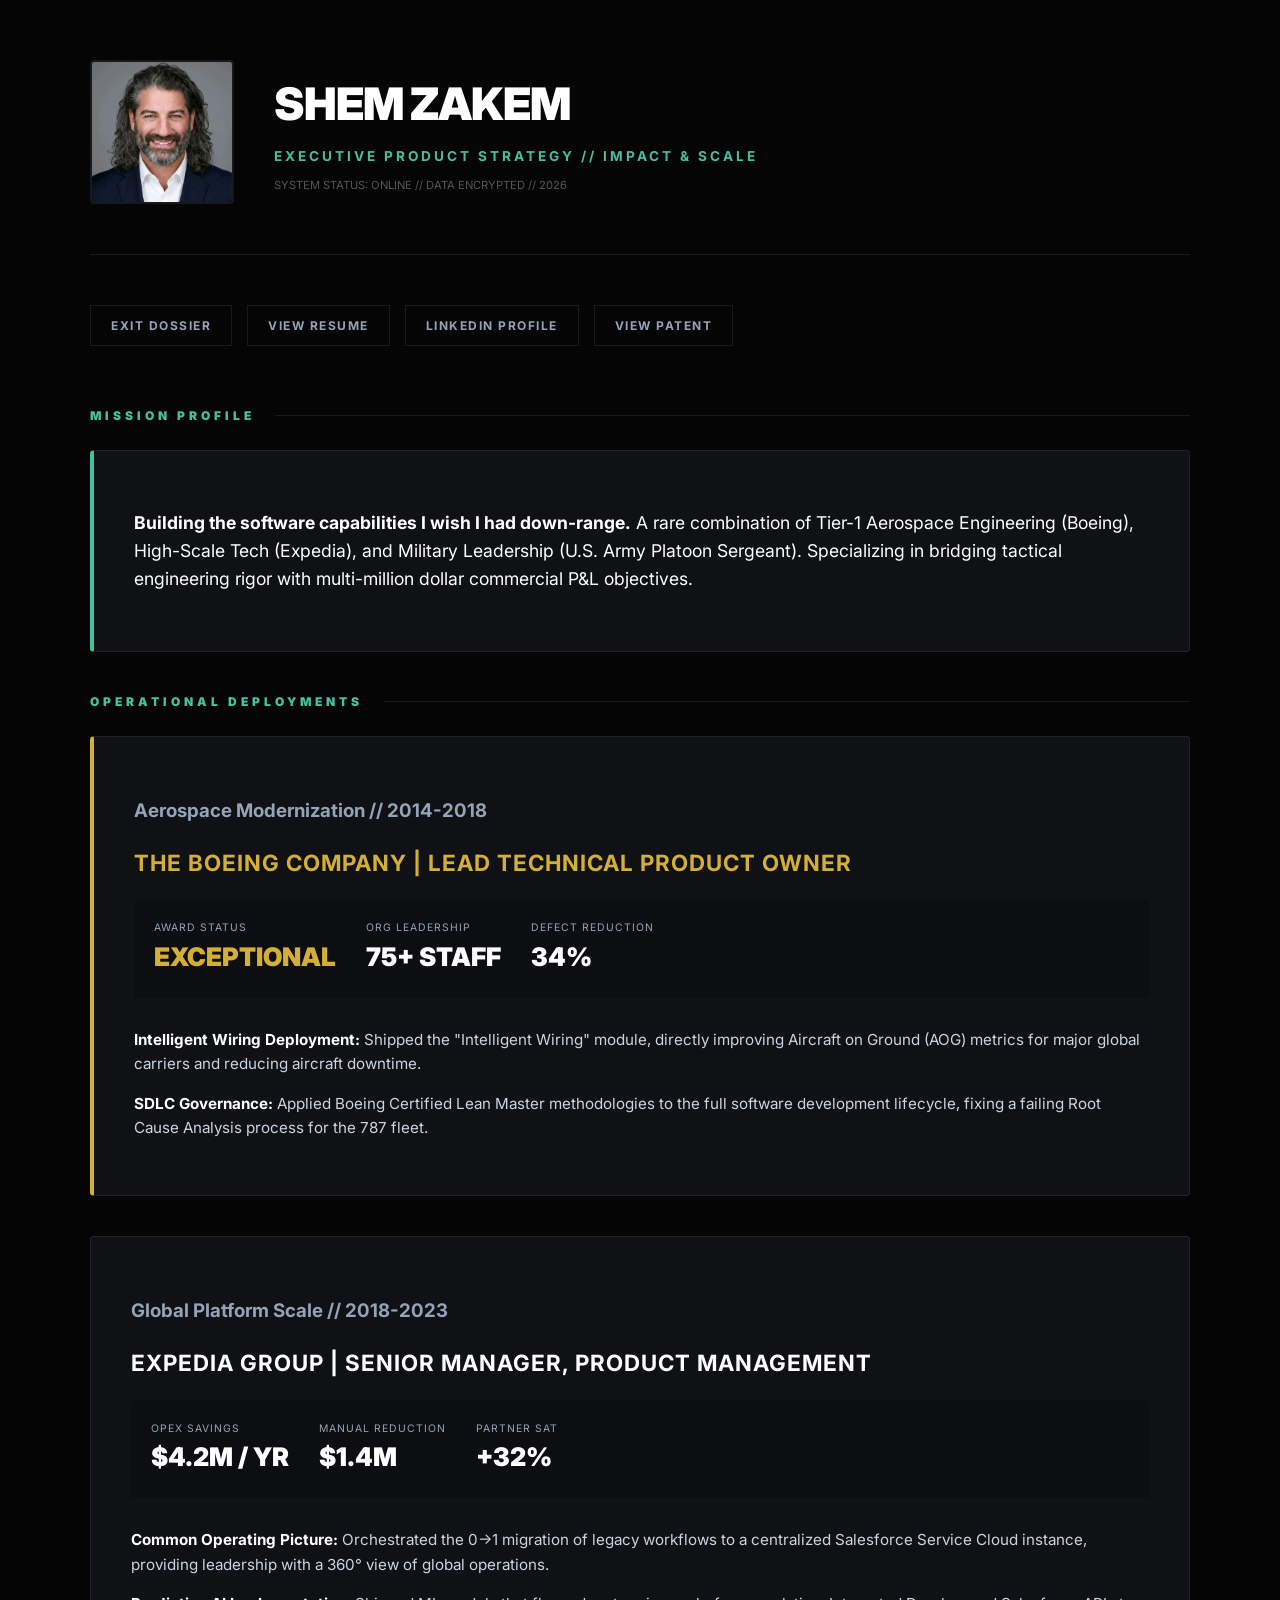
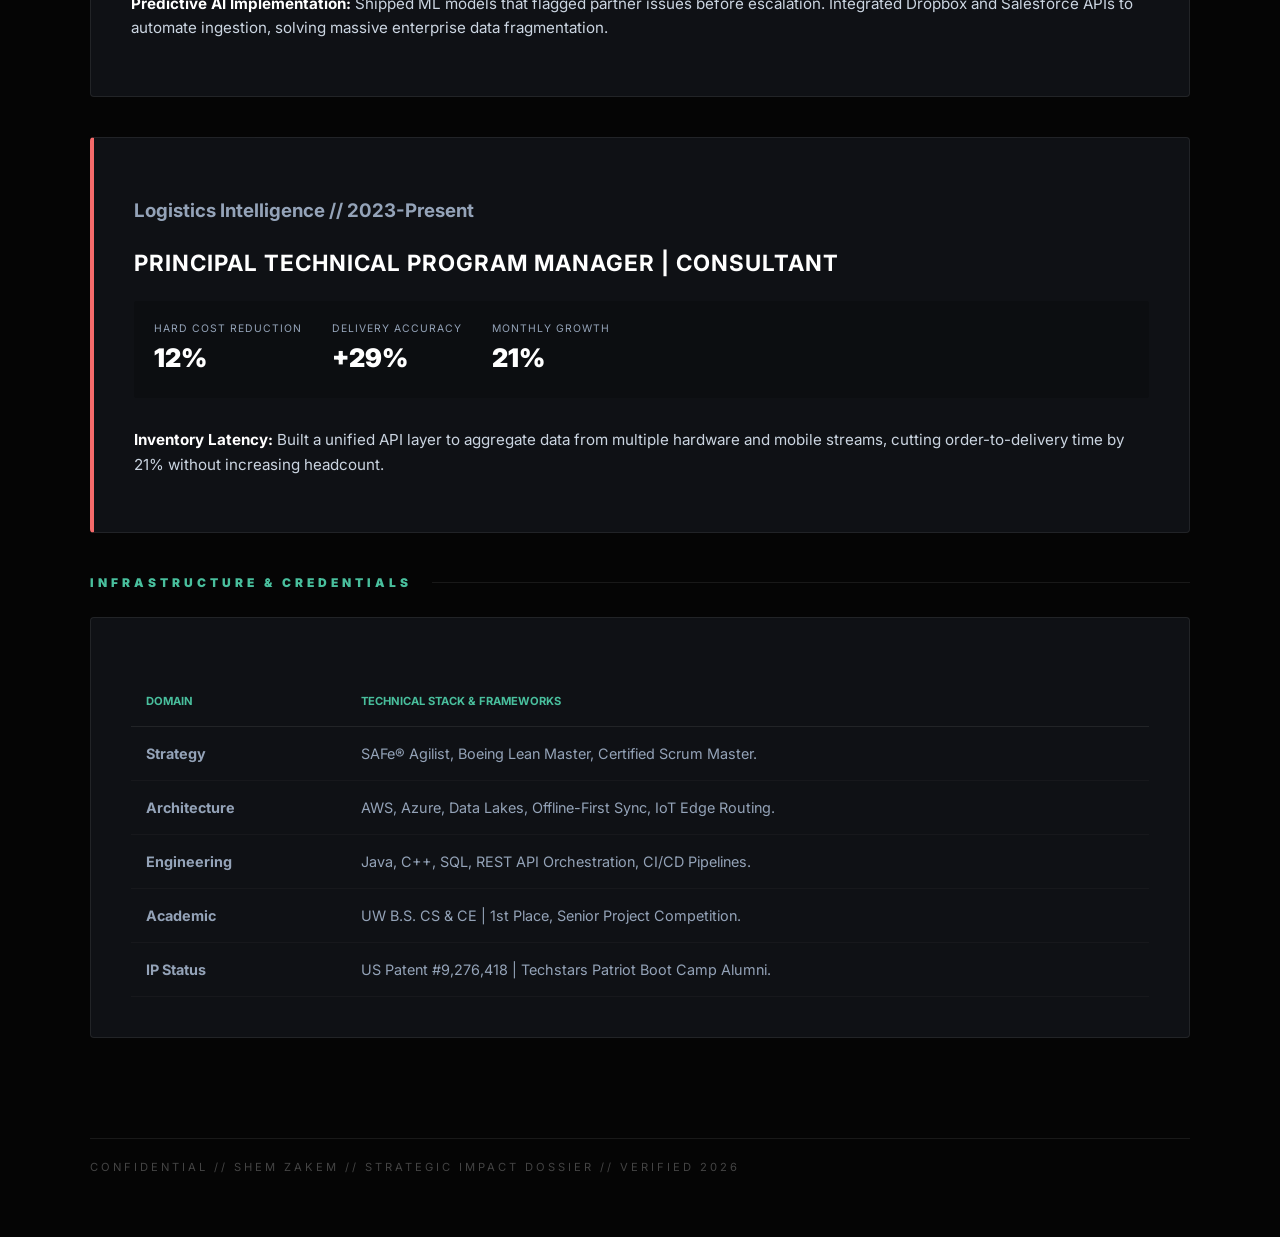
==== commit 96330fc1: "Update enterprise-dossier.html" ====
--- a/enterprise-dossier.html
+++ b/enterprise-dossier.html
@@ -1,261 +1,284 @@
 <!DOCTYPE HTML>
 <html lang="en">
 <head>
-    <title>Executive Impact Dossier | Shem Zakem</title>
+    <title>Executive Impact | Shem Zakem</title>
     <meta charset="utf-8" />
     <meta name="viewport" content="width=device-width, initial-scale=1, user-scalable=no" />
+    <link href="https://fonts.googleapis.com/css2?family=Inter:wght@400;700;900&display=swap" rel="stylesheet">
     <style>
         :root {
             --bg: #050505;
-            --surface: #0a0a0a;
-            --accent: #49bf9d; 
-            --gold: #d4af37;
+            --surface: #0f1115;
+            --accent-green: #49bf9d; 
+            --accent-gold: #d4af37;
+            --accent-red: #f56a6a;
             --text-main: #ffffff;
-            --text-dim: #888888;
-            --border: rgba(255, 255, 255, 0.1);
+            --text-dim: #94a3b8;
+            --border: rgba(255, 255, 255, 0.08);
         }
 
         body {
             background-color: var(--bg);
             color: var(--text-dim);
-            font-family: 'Courier New', Courier, monospace; /* For that Intel vibe */
+            font-family: 'Inter', sans-serif;
             margin: 0;
             padding: 0;
-            line-height: 1.5;
-            text-transform: uppercase; /* Tactical feel */
-        }
-
-        .dossier-wrapper {
+            line-height: 1.6;
+        }
+
+        .dossier-container {
             max-width: 1100px;
             margin: 0 auto;
             padding: 60px 40px;
         }
 
-        /* Top Left Avatar & Strategic Header */
-        .executive-header {
-            display: flex;
-            align-items: flex-start;
+        /* Executive Header */
+        .exec-header {
+            display: flex;
+            align-items: center;
             gap: 40px;
-            margin-bottom: 60px;
-            border-bottom: 2px solid var(--accent);
-            padding-bottom: 40px;
-        }
-
-        .avatar-frame {
-            width: 150px;
-            height: 150px;
-            border: 1px solid var(--border);
-            padding: 5px;
-            background: var(--surface);
-            transition: all 0.4s ease;
-        }
-
-        .avatar-frame img { width: 100%; height: 100%; object-fit: cover; filter: grayscale(50%); }
-
-        .avatar-frame:hover {
-            transform: translateY(-5px);
-            border-color: var(--accent);
-            box-shadow: 0 0 20px rgba(73, 191, 157, 0.3);
-        }
-
-        .header-content h1 {
-            font-size: 2.5em;
+            padding-bottom: 50px;
+            border-bottom: 1px solid var(--border);
+            margin-bottom: 50px;
+        }
+
+        .exec-avatar {
+            width: 140px;
+            height: 140px;
+            border: 2px solid var(--border);
+            border-radius: 4px;
+            overflow: hidden;
+            flex-shrink: 0;
+        }
+
+        .exec-avatar img { width: 100%; height: 100%; object-fit: cover; }
+
+        .exec-info h1 {
+            font-size: 2.8em;
+            font-weight: 900;
             color: var(--text-main);
             margin: 0;
+            letter-spacing: -1px;
+            text-transform: uppercase;
+        }
+
+        .exec-info .status-tag {
+            font-size: 0.85em;
+            color: var(--accent-green);
+            font-weight: 700;
+            letter-spacing: 3px;
+            text-transform: uppercase;
+            margin-top: 5px;
+        }
+
+        /* Tactical Navigation */
+        .nav-bar {
+            display: flex;
+            flex-wrap: wrap;
+            gap: 15px;
+            margin-bottom: 60px;
+        }
+
+        .nav-item {
+            padding: 10px 20px;
+            border: 1px solid var(--border);
+            color: var(--text-dim);
+            text-decoration: none;
+            font-size: 0.75em;
+            font-weight: 700;
+            text-transform: uppercase;
+            letter-spacing: 1.5px;
+            transition: all 0.3s ease;
+        }
+
+        .nav-item:hover {
+            border-color: var(--accent-green);
+            color: var(--text-main);
+            background: rgba(73, 191, 157, 0.05);
+            transform: translateY(-2px);
+            box-shadow: 0 5px 15px rgba(0,0,0,0.4);
+        }
+
+        /* Section Styling */
+        .section-label {
+            font-size: 0.75em;
+            color: var(--accent-green);
+            font-weight: 900;
             letter-spacing: 4px;
-        }
-
-        .header-content .status-line {
-            color: var(--accent);
-            font-size: 0.9em;
-            margin-top: 10px;
-            letter-spacing: 2px;
-        }
-
-        /* Action Links */
-        .nav-grid {
-            display: grid;
-            grid-template-columns: repeat(auto-fit, minmax(150px, 1fr));
-            gap: 10px;
-            margin-bottom: 50px;
-        }
-
-        .nav-link {
-            border: 1px solid var(--border);
-            padding: 10px;
-            text-align: center;
-            text-decoration: none;
-            color: var(--text-dim);
-            font-size: 0.75em;
-            transition: all 0.3s;
-        }
-
-        .nav-link:hover {
-            background: var(--accent);
-            color: #000;
-            font-weight: bold;
-            box-shadow: 0 5px 15px rgba(73, 191, 157, 0.4);
-        }
-
-        /* Mission Profile */
-        .section-header {
-            background: var(--surface);
-            padding: 10px 20px;
-            border-left: 5px solid var(--accent);
-            color: var(--text-main);
-            font-weight: bold;
+            text-transform: uppercase;
             margin-bottom: 25px;
-            letter-spacing: 2px;
-        }
-
-        .intel-grid {
-            display: grid;
-            grid-template-columns: 1fr 1fr;
-            gap: 40px;
-            margin-bottom: 60px;
-        }
-
-        /* Operational Experience Cards */
-        .op-card {
+            display: flex;
+            align-items: center;
+        }
+
+        .section-label::after {
+            content: "";
+            flex-grow: 1;
+            height: 1px;
+            background: var(--border);
+            margin-left: 20px;
+        }
+
+        /* Impact Cards */
+        .impact-card {
             background: var(--surface);
             border: 1px solid var(--border);
-            padding: 30px;
+            padding: 40px;
+            margin-bottom: 40px;
+            border-radius: 4px;
+            transition: all 0.4s cubic-bezier(0.165, 0.84, 0.44, 1);
+        }
+
+        .impact-card:hover {
+            transform: translateY(-8px);
+            border-color: var(--accent-green);
+            box-shadow: 0 30px 60px rgba(0,0,0,0.6);
+        }
+
+        .impact-card.priority { border-left: 4px solid var(--accent-red); }
+        .impact-card.award { border-left: 4px solid var(--accent-gold); }
+
+        .impact-card h2 {
+            font-size: 1.4em;
+            color: var(--text-main);
+            margin: 0 0 20px 0;
+            text-transform: uppercase;
+            letter-spacing: 1px;
+        }
+
+        /* Metric Grid */
+        .stats-row {
+            display: flex;
+            gap: 30px;
             margin-bottom: 30px;
-            transition: all 0.4s cubic-bezier(0.165, 0.84, 0.44, 1);
-        }
-
-        .op-card:hover {
-            transform: translateY(-8px);
-            border-color: var(--accent);
-            box-shadow: 0 20px 40px rgba(0,0,0,0.8);
-        }
-
-        .op-card h2 { color: var(--text-main); font-size: 1.2em; margin-top: 0; border-bottom: 1px solid var(--border); padding-bottom: 10px; }
-        .op-card h3 { color: var(--accent); font-size: 0.85em; margin: 15px 0 5px 0; }
-        
-        .data-point {
-            display: flex;
-            justify-content: space-between;
-            margin-bottom: 10px;
-            font-size: 0.9em;
-            color: #ccc;
-        }
-
-        .data-point span:last-child { color: var(--accent); font-weight: bold; }
-        .gold-accent { color: var(--gold) !important; }
-
-        /* Typography */
-        p { font-family: sans-serif; text-transform: none; color: #adb5bd; line-height: 1.6; margin-bottom: 15px; }
-        ul { font-family: sans-serif; text-transform: none; color: #adb5bd; padding-left: 20px; }
-        li { margin-bottom: 8px; }
-        strong { color: var(--text-main); }
+            padding: 20px;
+            background: rgba(0,0,0,0.2);
+            border-radius: 2px;
+        }
+
+        .stat-item .label { display: block; font-size: 0.65em; color: var(--text-dim); text-transform: uppercase; letter-spacing: 1px; }
+        .stat-item .value { display: block; font-size: 1.6em; font-weight: 900; color: #fff; }
+
+        .content-text { font-size: 0.95em; color: #cbd5e1; }
+        .content-text strong { color: var(--text-main); }
+        .content-text p { margin-bottom: 15px; }
+
+        /* Audit Table */
+        .audit-table { width: 100%; border-collapse: collapse; margin-top: 20px; }
+        .audit-table th { text-align: left; padding: 15px; font-size: 0.7em; color: var(--accent-green); text-transform: uppercase; border-bottom: 1px solid var(--border); }
+        .audit-table td { padding: 15px; border-bottom: 1px solid rgba(255,255,255,0.03); font-size: 0.9em; vertical-align: top; }
+
+        footer {
+            margin-top: 100px;
+            padding-top: 20px;
+            border-top: 1px solid var(--border);
+            font-size: 0.7em;
+            letter-spacing: 3px;
+            color: #444;
+        }
 
         @media (max-width: 800px) {
-            .intel-grid { grid-template-columns: 1fr; }
-            .executive-header { flex-direction: column; align-items: center; text-align: center; }
+            .exec-header { flex-direction: column; text-align: center; }
+            .stats-row { flex-direction: column; gap: 15px; }
         }
     </style>
 </head>
 <body>
 
-<div class="dossier-wrapper">
+<div class="dossier-container">
     
-    <header class="executive-header">
-        <div class="avatar-frame">
-            <img src="images/avatar.jpg" alt="Shem Zakem Profile">
-        </div>
-        <div class="header-content">
+    <header class="exec-header">
+        <div class="exec-avatar">
+            <img src="images/avatar.jpg" alt="Shem Zakem">
+        </div>
+        <div class="exec-info">
             <h1>Shem Zakem</h1>
-            <div class="status-line">EXECUTIVE PRODUCT STRATEGY // IMPACT DOSSIER</div>
-            <div class="status-line" style="color: #666; font-size: 0.7em;">CLEARANCE: EXPIRED / RE-INVESTIGATION ELIGIBLE</div>
+            <div class="status-tag">Executive Product Strategy // Impact & Scale</div>
+            <div style="font-size: 0.7em; margin-top: 10px; color: #555;">SYSTEM STATUS: ONLINE // DATA ENCRYPTED // 2026</div>
         </div>
     </header>
 
-    <div class="nav-grid">
-        <a href="enterprise.html" class="nav-link">EXIT DOSSIER</a>
-        <a href="assets/docs/Zakem_Commercial_Resume.pdf" class="nav-link">DOWNLOAD CV</a>
-        <a href="https://www.linkedin.com/in/pro-geek" class="nav-link">LINKEDIN PROFILE</a>
-        <a href="assets/docs/US_Patent_9276418.pdf" class="nav-link">VIEW PATENT</a>
-    </div>
-
-    <div class="section-header">MISSION PROFILE</div>
-    <p style="font-size: 1.1em;">Building the enterprise software capabilities I wish I had down-range. A rare combination of **Tier-1 Aerospace Engineering (Boeing)**, **High-Scale Tech (Expedia)**, and **Military Leadership (U.S. Army Platoon Sergeant)**. Specializing in bridging tactical engineering rigor with multi-million dollar commercial P&L objectives.</p>
-
-    <div class="intel-grid" style="margin-top: 40px;">
-        <div>
-            <div class="section-header">CORE COMPETENCIES</div>
-            <ul style="list-style-type: square; color: var(--accent);">
-                <li><strong>PRODUCT STRATEGY:</strong> 0→1 PLATFORM MODERNIZATION</li>
-                <li><strong>AGILE GOVERNANCE:</strong> SAFe / LEAN MASTER</li>
-                <li><strong>DATA ARCHITECTURE:</strong> API ORCHESTRATION</li>
-                <li><strong>RISK MITIGATION:</strong> FAA/DoD COMPLIANCE</li>
-            </ul>
-        </div>
-        <div>
-            <div class="section-header">TECHNICAL STACK</div>
-            <ul style="list-style-type: square; color: var(--accent);">
-                <li><strong>CLOUD:</strong> AWS / AZURE / DATA LAKES</li>
-                <li><strong>EDGE:</strong> IOT EDGE / OFFLINE-FIRST SYNC</li>
-                <li><strong>OPS:</strong> JIRA / CONFLUENCE / TABLEAU</li>
-                <li><strong>CORE:</strong> JAVA / C++ / SQL / REST API</li>
-            </ul>
-        </div>
-    </div>
-
-    <div class="section-header">OPERATIONAL DEPLOYMENTS</div>
-
-    <div class="op-card">
-        <h3 class="gold-accent">AEROSPACE MODERNIZATION // 2014-2018</h3>
-        <h2>THE BOEING COMPANY | LEAD TECHNICAL PRODUCT OWNER</h2>
-        <div class="data-point"><span>EXCEPTIONAL PERFORMANCE AWARD:</span><span>VERIFIED</span></div>
-        <div class="data-point"><span>GLOBAL LEADERSHIP:</span><span>75+ STAFF</span></div>
-        <div class="data-point"><span>DEFECT REDUCTION:</span><span>34%</span></div>
+    <nav class="nav-bar">
+        <a href="enterprise.html" class="nav-item">Exit Dossier</a>
+        <a href="assets/docs/Zakem_Commercial_Resume.pdf" class="nav-item">View Resume</a>
+        <a href="https://www.linkedin.com/in/pro-geek" class="nav-item">LinkedIn Profile</a>
+        <a href="assets/docs/US_Patent_9276418.pdf" class="nav-item">View Patent</a>
+    </nav>
+
+    <div class="section-label">Mission Profile</div>
+    <div class="impact-card" style="border-left: 4px solid var(--accent-green);">
+        <p style="font-size: 1.1em; color: #fff;"><strong>Building the software capabilities I wish I had down-range.</strong> A rare combination of Tier-1 Aerospace Engineering (Boeing), High-Scale Tech (Expedia), and Military Leadership (U.S. Army Platoon Sergeant). Specializing in bridging tactical engineering rigor with multi-million dollar commercial P&L objectives.</p>
+    </div>
+
+    <div class="section-label">Operational Deployments</div>
+
+    <div class="impact-card award">
+        <h3>Aerospace Modernization // 2014-2018</h3>
+        <h2 style="color: var(--accent-gold);">The Boeing Company | Lead Technical Product Owner</h2>
         
-        <p><strong>ROOT CAUSE ANALYSIS:</strong> Formally recognized for fixing a failing RCA process and eliminating systemic software defects in the 787 Toolbox. Led a cross-functional organization of Engineers, UX, and QA across multiple 0→1 product lines.</p>
-        <p><strong>INTELLIGENT WIRING:</strong> Shipped the "Intelligent Wiring" module, directly improving AOG (Aircraft on Ground) metrics for major global carriers and reducing aircraft downtime.</p>
-    </div>
-
-    <div class="op-card">
-        <h3>GLOBAL CLOUD INFRASTRUCTURE // 2018-2023</h3>
-        <h2>EXPEDIA GROUP | SENIOR MANAGER, PRODUCT MANAGEMENT</h2>
-        <div class="data-point"><span>ANNUAL OPEX SAVINGS:</span><span>$4.2M</span></div>
-        <div class="data-point"><span>MANUAL PROCESSING SAVINGS:</span><span>$1.4M</span></div>
-        <div class="data-point"><span>PARTNER SATISFACTION BOOST:</span><span>32%</span></div>
-
-        <p><strong>COMMON OPERATING PICTURE:</strong> Orchestrated the 0→1 migration of legacy workflows to a single Salesforce instance, providing leadership with a centralized view of global operations.</p>
-        <p><strong>PREDICTIVE AI:</strong> Shipped ML models that flagged partner issues before escalation. Integrated Dropbox and Salesforce APIs to automate document ingestion, eliminating massive data fragmentation.</p>
-    </div>
-
-    <div class="op-card">
-        <h3>LOGISTICS INTELLIGENCE // 2023-PRESENT</h3>
-        <h2>PRINCIPAL TECHNICAL PROGRAM MANAGER | CONSULTANT</h2>
-        <div class="data-point"><span>HARD COST REDUCTION:</span><span>12%</span></div>
-        <div class="data-point"><span>MONTHLY GROWTH:</span><span>21%</span></div>
-        <div class="data-point"><span>DELIVERY SPEED:</span><span>+29% ACCURACY</span></div>
-
-        <p><strong>INVENTORY LATENCY:</strong> Built a unified API layer to aggregate orders from multiple streams, cutting order-to-delivery time by 21%. Applied enterprise-grade Agile frameworks to drive scale without increasing headcount.</p>
-    </div>
-
-    <div class="intel-grid">
-        <div class="op-card" style="margin-bottom: 0;">
-            <h3 class="gold-accent">TECHNICAL VALIDATION</h3>
-            <h2>UNIVERSITY OF WASHINGTON</h2>
-            <div class="data-point"><span>B.S. COMPUTER SCIENCE:</span><span>HONORS</span></div>
-            <div class="data-point"><span>B.S. COMPUTER ENGINEERING:</span><span>HONORS</span></div>
-            <p><strong>1ST PLACE, SENIOR PROJECT:</strong> Achieved top honors for complex system architecture and engineering rigor.</p>
-        </div>
-        <div class="op-card" style="margin-bottom: 0;">
-            <h3>INTELLECTUAL PROPERTY</h3>
-            <h2>US PATENT #9,276,418</h2>
-            <div class="data-point"><span>Azure IoT Hardware:</span><span>SECURED</span></div>
-            <div class="data-point"><span>Techstars Alumni:</span><span>PATRIOT BOOT CAMP</span></div>
-            <p>Designed and built a battery exchange kiosk with remote fleet management telemetry. Validated through the Techstars accelerator.</p>
-        </div>
-    </div>
-
-    <footer style="margin-top: 80px; padding-bottom: 40px; border-top: 1px solid var(--border); padding-top: 20px; font-size: 0.8em; letter-spacing: 2px;">
-        SYSTEM STATUS: ONLINE // STRATEGIC IMPACT VERIFIED // 2026
+        <div class="stats-row">
+            <div class="stat-item"><span class="label">Award Status</span><span class="value" style="color: var(--accent-gold);">EXCEPTIONAL</span></div>
+            <div class="stat-item"><span class="label">Org Leadership</span><span class="value">75+ STAFF</span></div>
+            <div class="stat-item"><span class="label">Defect Reduction</span><span class="value">34%</span></div>
+        </div>
+
+        <div class="content-text">
+            <p><strong>Intelligent Wiring Deployment:</strong> Shipped the "Intelligent Wiring" module, directly improving Aircraft on Ground (AOG) metrics for major global carriers and reducing aircraft downtime.</p>
+            <p><strong>SDLC Governance:</strong> Applied Boeing Certified Lean Master methodologies to the full software development lifecycle, fixing a failing Root Cause Analysis process for the 787 fleet.</p>
+        </div>
+    </div>
+
+    <div class="impact-card">
+        <h3>Global Platform Scale // 2018-2023</h3>
+        <h2>Expedia Group | Senior Manager, Product Management</h2>
+        
+        <div class="stats-row">
+            <div class="stat-item"><span class="label">OpEx Savings</span><span class="value">$4.2M / YR</span></div>
+            <div class="stat-item"><span class="label">Manual Reduction</span><span class="value">$1.4M</span></div>
+            <div class="stat-item"><span class="label">Partner SAT</span><span class="value">+32%</span></div>
+        </div>
+
+        <div class="content-text">
+            <p><strong>Common Operating Picture:</strong> Orchestrated the 0&rarr;1 migration of legacy workflows to a centralized Salesforce Service Cloud instance, providing leadership with a 360&deg; view of global operations.</p>
+            <p><strong>Predictive AI Implementation:</strong> Shipped ML models that flagged partner issues before escalation. Integrated Dropbox and Salesforce APIs to automate ingestion, solving massive enterprise data fragmentation.</p>
+        </div>
+    </div>
+
+    <div class="impact-card priority">
+        <h3>Logistics Intelligence // 2023-Present</h3>
+        <h2>Principal Technical Program Manager | Consultant</h2>
+        
+        <div class="stats-row">
+            <div class="stat-item"><span class="label">Hard Cost Reduction</span><span class="value">12%</span></div>
+            <div class="stat-item"><span class="label">Delivery Accuracy</span><span class="value">+29%</span></div>
+            <div class="stat-item"><span class="label">Monthly Growth</span><span class="value">21%</span></div>
+        </div>
+
+        <div class="content-text">
+            <p><strong>Inventory Latency:</strong> Built a unified API layer to aggregate data from multiple hardware and mobile streams, cutting order-to-delivery time by 21% without increasing headcount.</p>
+        </div>
+    </div>
+
+    <div class="section-label">Infrastructure & Credentials</div>
+    <div class="impact-card">
+        <table class="audit-table">
+            <thead>
+                <tr><th>Domain</th><th>Technical Stack & Frameworks</th></tr>
+            </thead>
+            <tbody>
+                <tr><td><strong>Strategy</strong></td><td>SAFe&reg; Agilist, Boeing Lean Master, Certified Scrum Master.</td></tr>
+                <tr><td><strong>Architecture</strong></td><td>AWS, Azure, Data Lakes, Offline-First Sync, IoT Edge Routing.</td></tr>
+                <tr><td><strong>Engineering</strong></td><td>Java, C++, SQL, REST API Orchestration, CI/CD Pipelines.</td></tr>
+                <tr><td><strong>Academic</strong></td><td>UW B.S. CS & CE | 1st Place, Senior Project Competition.</td></tr>
+                <tr><td><strong>IP Status</strong></td><td>US Patent #9,276,418 | Techstars Patriot Boot Camp Alumni.</td></tr>
+            </tbody>
+        </table>
+    </div>
+
+    <footer>
+        CONFIDENTIAL // SHEM ZAKEM // STRATEGIC IMPACT DOSSIER // VERIFIED 2026
     </footer>
+
 </div>
 
 </body>
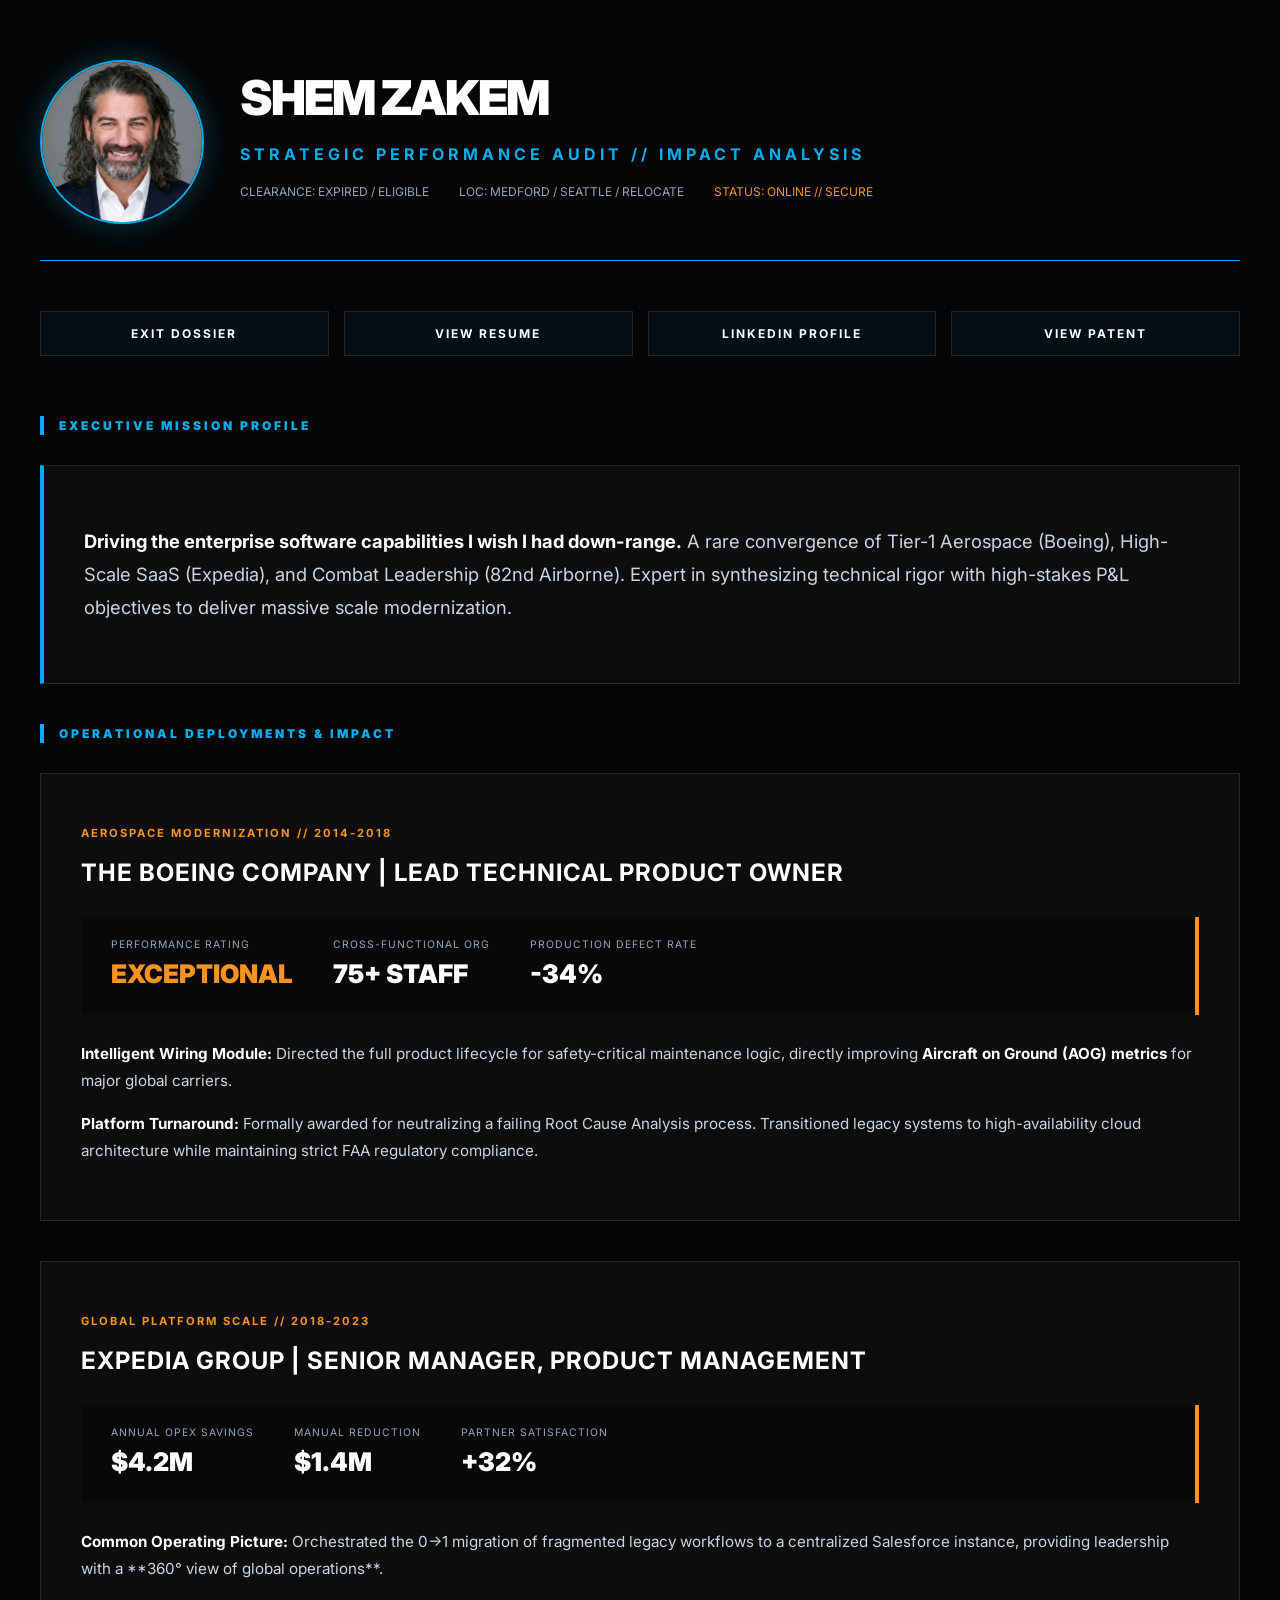
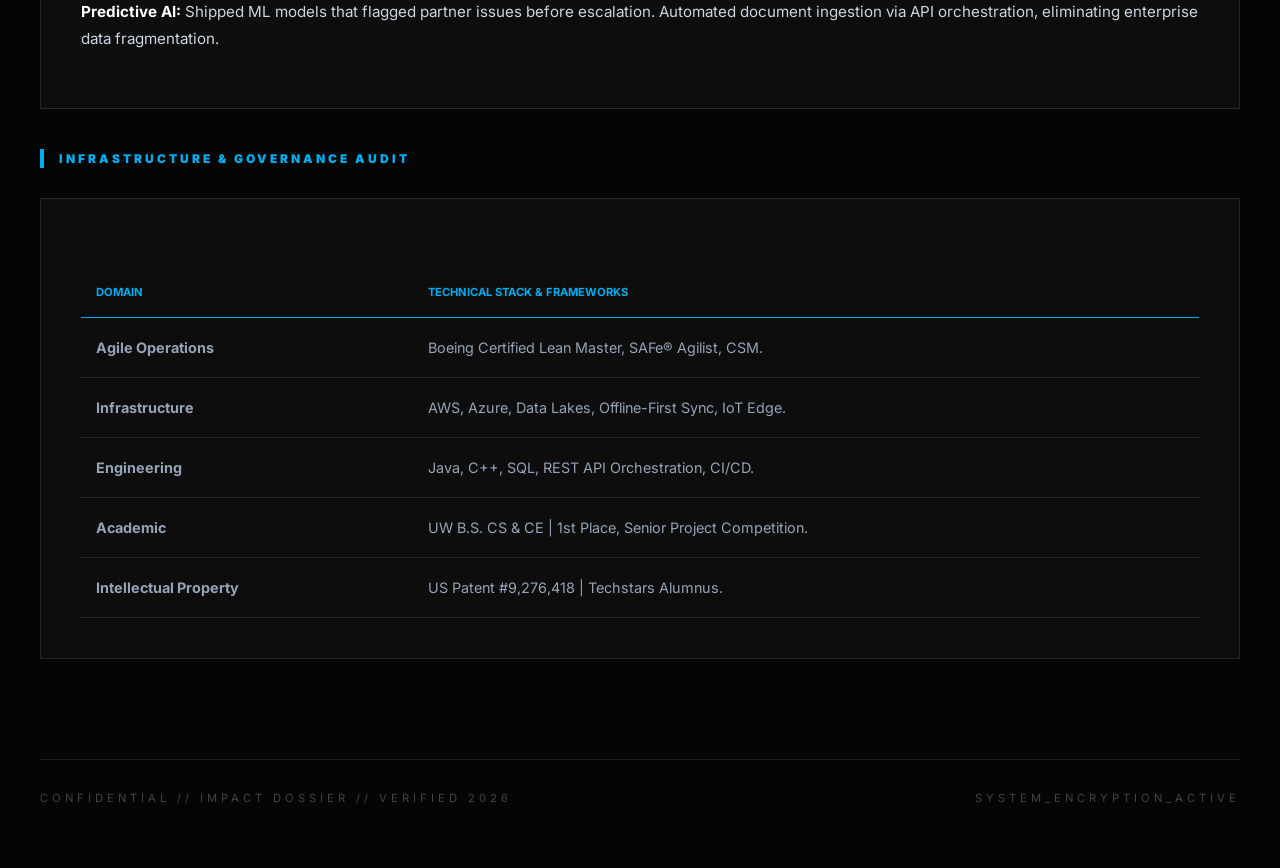
==== commit ff5df577: "Update enterprise-dossier.html" ====
--- a/enterprise-dossier.html
+++ b/enterprise-dossier.html
@@ -1,282 +1,286 @@
 <!DOCTYPE HTML>
 <html lang="en">
 <head>
-    <title>Executive Impact | Shem Zakem</title>
+    <title>Executive Impact Audit | Shem Zakem</title>
     <meta charset="utf-8" />
     <meta name="viewport" content="width=device-width, initial-scale=1, user-scalable=no" />
     <link href="https://fonts.googleapis.com/css2?family=Inter:wght@400;700;900&display=swap" rel="stylesheet">
     <style>
         :root {
             --bg: #050505;
-            --surface: #0f1115;
-            --accent-green: #49bf9d; 
-            --accent-gold: #d4af37;
-            --accent-red: #f56a6a;
+            --surface: #0d0d0d;
+            --accent-blue: #00aeef; 
+            --accent-amber: #f7931e;
             --text-main: #ffffff;
             --text-dim: #94a3b8;
-            --border: rgba(255, 255, 255, 0.08);
+            --border: rgba(255, 255, 255, 0.1);
+            --header-font: 'Inter', sans-serif;
         }
 
         body {
             background-color: var(--bg);
             color: var(--text-dim);
-            font-family: 'Inter', sans-serif;
+            font-family: var(--header-font);
             margin: 0;
             padding: 0;
             line-height: 1.6;
         }
 
-        .dossier-container {
-            max-width: 1100px;
+        .audit-wrapper {
+            max-width: 1200px;
             margin: 0 auto;
             padding: 60px 40px;
         }
 
-        /* Executive Header */
-        .exec-header {
-            display: flex;
-            align-items: center;
+        /* Top Left Strategic Header */
+        header {
+            display: flex;
+            align-items: flex-start;
             gap: 40px;
-            padding-bottom: 50px;
-            border-bottom: 1px solid var(--border);
+            border-bottom: 1px solid var(--accent-blue);
+            padding-bottom: 40px;
             margin-bottom: 50px;
         }
 
-        .exec-avatar {
-            width: 140px;
-            height: 140px;
-            border: 2px solid var(--border);
-            border-radius: 4px;
-            overflow: hidden;
+        .avatar-container {
+            position: relative;
+            width: 160px;
+            height: 160px;
             flex-shrink: 0;
         }
 
-        .exec-avatar img { width: 100%; height: 100%; object-fit: cover; }
-
-        .exec-info h1 {
-            font-size: 2.8em;
+        .avatar-container img {
+            width: 100%;
+            height: 100%;
+            object-fit: cover;
+            border-radius: 50%;
+            border: 2px solid var(--accent-blue);
+            box-shadow: 0 0 30px rgba(0, 174, 239, 0.3);
+            transition: all 0.4s cubic-bezier(0.165, 0.84, 0.44, 1);
+        }
+
+        .avatar-container:hover img {
+            transform: scale(1.05);
+            box-shadow: 0 0 50px rgba(0, 174, 239, 0.5);
+        }
+
+        .header-content h1 {
+            font-size: 3em;
             font-weight: 900;
             color: var(--text-main);
             margin: 0;
-            letter-spacing: -1px;
-            text-transform: uppercase;
-        }
-
-        .exec-info .status-tag {
-            font-size: 0.85em;
-            color: var(--accent-green);
+            letter-spacing: -2px;
+            text-transform: uppercase;
+        }
+
+        .header-tagline {
+            font-size: 1em;
             font-weight: 700;
-            letter-spacing: 3px;
+            color: var(--accent-blue);
+            letter-spacing: 4px;
             text-transform: uppercase;
             margin-top: 5px;
         }
 
-        /* Tactical Navigation */
-        .nav-bar {
-            display: flex;
-            flex-wrap: wrap;
+        .header-intel {
+            margin-top: 15px;
+            font-size: 0.75em;
+            color: var(--text-dim);
+            display: flex;
+            gap: 30px;
+        }
+
+        /* Action Buttons */
+        .action-bar {
+            display: grid;
+            grid-template-columns: repeat(auto-fit, minmax(180px, 1fr));
             gap: 15px;
             margin-bottom: 60px;
         }
 
-        .nav-item {
-            padding: 10px 20px;
+        .action-btn {
+            background: rgba(0, 174, 239, 0.05);
             border: 1px solid var(--border);
-            color: var(--text-dim);
+            padding: 12px;
+            color: var(--text-main);
             text-decoration: none;
+            text-align: center;
             font-size: 0.75em;
             font-weight: 700;
             text-transform: uppercase;
-            letter-spacing: 1.5px;
+            letter-spacing: 2px;
             transition: all 0.3s ease;
         }
 
-        .nav-item:hover {
-            border-color: var(--accent-green);
-            color: var(--text-main);
-            background: rgba(73, 191, 157, 0.05);
-            transform: translateY(-2px);
-            box-shadow: 0 5px 15px rgba(0,0,0,0.4);
-        }
-
-        /* Section Styling */
+        .action-btn:hover {
+            border-color: var(--accent-blue);
+            background: rgba(0, 174, 239, 0.15);
+            transform: translateY(-3px);
+            box-shadow: 0 10px 20px rgba(0,0,0,0.5);
+        }
+
+        /* Content Blocks */
         .section-label {
+            position: relative;
             font-size: 0.75em;
-            color: var(--accent-green);
             font-weight: 900;
-            letter-spacing: 4px;
-            text-transform: uppercase;
-            margin-bottom: 25px;
-            display: flex;
-            align-items: center;
-        }
-
-        .section-label::after {
-            content: "";
-            flex-grow: 1;
-            height: 1px;
-            background: var(--border);
-            margin-left: 20px;
-        }
-
-        /* Impact Cards */
-        .impact-card {
+            color: var(--accent-blue);
+            text-transform: uppercase;
+            letter-spacing: 3px;
+            margin-bottom: 30px;
+            padding-left: 15px;
+            border-left: 4px solid var(--accent-blue);
+        }
+
+        .impact-panel {
             background: var(--surface);
             border: 1px solid var(--border);
             padding: 40px;
             margin-bottom: 40px;
-            border-radius: 4px;
-            transition: all 0.4s cubic-bezier(0.165, 0.84, 0.44, 1);
-        }
-
-        .impact-card:hover {
-            transform: translateY(-8px);
-            border-color: var(--accent-green);
-            box-shadow: 0 30px 60px rgba(0,0,0,0.6);
-        }
-
-        .impact-card.priority { border-left: 4px solid var(--accent-red); }
-        .impact-card.award { border-left: 4px solid var(--accent-gold); }
-
-        .impact-card h2 {
-            font-size: 1.4em;
+            position: relative;
+            transition: all 0.4s ease;
+        }
+
+        .impact-panel:hover {
+            border-color: var(--accent-blue);
+            box-shadow: 0 30px 60px rgba(0,0,0,0.7);
+            transform: translateY(-5px);
+        }
+
+        .impact-panel h2 {
+            font-size: 1.5em;
             color: var(--text-main);
-            margin: 0 0 20px 0;
+            margin: 0 0 25px 0;
             text-transform: uppercase;
             letter-spacing: 1px;
         }
 
-        /* Metric Grid */
-        .stats-row {
-            display: flex;
-            gap: 30px;
-            margin-bottom: 30px;
-            padding: 20px;
-            background: rgba(0,0,0,0.2);
-            border-radius: 2px;
-        }
-
-        .stat-item .label { display: block; font-size: 0.65em; color: var(--text-dim); text-transform: uppercase; letter-spacing: 1px; }
-        .stat-item .value { display: block; font-size: 1.6em; font-weight: 900; color: #fff; }
-
-        .content-text { font-size: 0.95em; color: #cbd5e1; }
-        .content-text strong { color: var(--text-main); }
-        .content-text p { margin-bottom: 15px; }
-
-        /* Audit Table */
-        .audit-table { width: 100%; border-collapse: collapse; margin-top: 20px; }
-        .audit-table th { text-align: left; padding: 15px; font-size: 0.7em; color: var(--accent-green); text-transform: uppercase; border-bottom: 1px solid var(--border); }
-        .audit-table td { padding: 15px; border-bottom: 1px solid rgba(255,255,255,0.03); font-size: 0.9em; vertical-align: top; }
+        /* Data Strip */
+        .data-strip {
+            display: flex;
+            gap: 40px;
+            background: rgba(0,0,0,0.4);
+            padding: 20px 30px;
+            margin: 25px 0;
+            border-right: 4px solid var(--accent-amber);
+        }
+
+        .data-point .label { display: block; font-size: 0.65em; color: var(--text-dim); text-transform: uppercase; letter-spacing: 1px; }
+        .data-point .value { display: block; font-size: 1.6em; font-weight: 900; color: var(--text-main); }
+
+        .body-text { color: #cbd5e1; font-size: 0.95em; line-height: 1.8; }
+        .body-text strong { color: var(--text-main); }
+
+        /* Tactical Audit Table */
+        .audit-table { width: 100%; border-collapse: collapse; margin-top: 30px; }
+        .audit-table th { text-align: left; padding: 15px; font-size: 0.7em; color: var(--accent-blue); text-transform: uppercase; border-bottom: 1px solid var(--accent-blue); }
+        .audit-table td { padding: 18px 15px; border-bottom: 1px solid var(--border); font-size: 0.9em; vertical-align: top; }
+
+        .accent-amber { color: var(--accent-amber) !important; }
 
         footer {
             margin-top: 100px;
-            padding-top: 20px;
+            padding-top: 30px;
             border-top: 1px solid var(--border);
             font-size: 0.7em;
-            letter-spacing: 3px;
+            letter-spacing: 4px;
             color: #444;
-        }
-
-        @media (max-width: 800px) {
-            .exec-header { flex-direction: column; text-align: center; }
-            .stats-row { flex-direction: column; gap: 15px; }
+            display: flex;
+            justify-content: space-between;
+        }
+
+        @media (max-width: 900px) {
+            header { flex-direction: column; align-items: center; text-align: center; }
+            .data-strip { flex-direction: column; gap: 20px; }
         }
     </style>
 </head>
 <body>
 
-<div class="dossier-container">
+<div class="audit-wrapper">
     
-    <header class="exec-header">
-        <div class="exec-avatar">
+    <header>
+        <div class="avatar-container">
             <img src="images/avatar.jpg" alt="Shem Zakem">
         </div>
-        <div class="exec-info">
+        <div class="header-content">
             <h1>Shem Zakem</h1>
-            <div class="status-tag">Executive Product Strategy // Impact & Scale</div>
-            <div style="font-size: 0.7em; margin-top: 10px; color: #555;">SYSTEM STATUS: ONLINE // DATA ENCRYPTED // 2026</div>
+            <div class="header-tagline">Strategic Performance Audit // Impact Analysis</div>
+            <div class="header-intel">
+                <span>CLEARANCE: EXPIRED / ELIGIBLE</span>
+                <span>LOC: MEDFORD / SEATTLE / RELOCATE</span>
+                <span class="accent-amber">STATUS: ONLINE // SECURE</span>
+            </div>
         </div>
     </header>
 
-    <nav class="nav-bar">
-        <a href="enterprise.html" class="nav-item">Exit Dossier</a>
-        <a href="assets/docs/Zakem_Commercial_Resume.pdf" class="nav-item">View Resume</a>
-        <a href="https://www.linkedin.com/in/pro-geek" class="nav-item">LinkedIn Profile</a>
-        <a href="assets/docs/US_Patent_9276418.pdf" class="nav-item">View Patent</a>
-    </nav>
-
-    <div class="section-label">Mission Profile</div>
-    <div class="impact-card" style="border-left: 4px solid var(--accent-green);">
-        <p style="font-size: 1.1em; color: #fff;"><strong>Building the software capabilities I wish I had down-range.</strong> A rare combination of Tier-1 Aerospace Engineering (Boeing), High-Scale Tech (Expedia), and Military Leadership (U.S. Army Platoon Sergeant). Specializing in bridging tactical engineering rigor with multi-million dollar commercial P&L objectives.</p>
-    </div>
-
-    <div class="section-label">Operational Deployments</div>
-
-    <div class="impact-card award">
-        <h3>Aerospace Modernization // 2014-2018</h3>
-        <h2 style="color: var(--accent-gold);">The Boeing Company | Lead Technical Product Owner</h2>
+    <div class="action-bar">
+        <a href="enterprise.html" class="action-btn">Exit Dossier</a>
+        <a href="assets/docs/Zakem_Commercial_Resume.pdf" class="action-btn">View Resume</a>
+        <a href="https://www.linkedin.com/in/pro-geek" class="action-btn">LinkedIn Profile</a>
+        <a href="assets/docs/US_Patent_9276418.pdf" class="action-btn">View Patent</a>
+    </div>
+
+    <div class="section-label">Executive Mission Profile</div>
+    <div class="impact-panel" style="border-left: 4px solid var(--accent-blue);">
+        <p class="body-text" style="font-size: 1.15em;">
+            <strong>Driving the enterprise software capabilities I wish I had down-range.</strong> A rare convergence of Tier-1 Aerospace (Boeing), High-Scale SaaS (Expedia), and Combat Leadership (82nd Airborne). Expert in synthesizing technical rigor with high-stakes P&L objectives to deliver massive scale modernization.
+        </p>
+    </div>
+
+    <div class="section-label">Operational Deployments & Impact</div>
+
+    <div class="impact-panel">
+        <h3 class="accent-amber" style="font-size: 0.7em; letter-spacing: 2px; text-transform: uppercase;">Aerospace Modernization // 2014-2018</h3>
+        <h2>The Boeing Company | Lead Technical Product Owner</h2>
         
-        <div class="stats-row">
-            <div class="stat-item"><span class="label">Award Status</span><span class="value" style="color: var(--accent-gold);">EXCEPTIONAL</span></div>
-            <div class="stat-item"><span class="label">Org Leadership</span><span class="value">75+ STAFF</span></div>
-            <div class="stat-item"><span class="label">Defect Reduction</span><span class="value">34%</span></div>
-        </div>
-
-        <div class="content-text">
-            <p><strong>Intelligent Wiring Deployment:</strong> Shipped the "Intelligent Wiring" module, directly improving Aircraft on Ground (AOG) metrics for major global carriers and reducing aircraft downtime.</p>
-            <p><strong>SDLC Governance:</strong> Applied Boeing Certified Lean Master methodologies to the full software development lifecycle, fixing a failing Root Cause Analysis process for the 787 fleet.</p>
-        </div>
-    </div>
-
-    <div class="impact-card">
-        <h3>Global Platform Scale // 2018-2023</h3>
+        <div class="data-strip">
+            <div class="data-point"><span class="label">Performance Rating</span><span class="value accent-amber">EXCEPTIONAL</span></div>
+            <div class="data-point"><span class="label">Cross-Functional Org</span><span class="value">75+ STAFF</span></div>
+            <div class="data-point"><span class="label">Production Defect Rate</span><span class="value">-34%</span></div>
+        </div>
+
+        <div class="body-text">
+            <p><strong>Intelligent Wiring Module:</strong> Directed the full product lifecycle for safety-critical maintenance logic, directly improving <strong>Aircraft on Ground (AOG) metrics</strong> for major global carriers.</p>
+            <p><strong>Platform Turnaround:</strong> Formally awarded for neutralizing a failing Root Cause Analysis process. Transitioned legacy systems to high-availability cloud architecture while maintaining strict FAA regulatory compliance.</p>
+        </div>
+    </div>
+
+    <div class="impact-panel">
+        <h3 class="accent-amber" style="font-size: 0.7em; letter-spacing: 2px; text-transform: uppercase;">Global Platform Scale // 2018-2023</h3>
         <h2>Expedia Group | Senior Manager, Product Management</h2>
         
-        <div class="stats-row">
-            <div class="stat-item"><span class="label">OpEx Savings</span><span class="value">$4.2M / YR</span></div>
-            <div class="stat-item"><span class="label">Manual Reduction</span><span class="value">$1.4M</span></div>
-            <div class="stat-item"><span class="label">Partner SAT</span><span class="value">+32%</span></div>
-        </div>
-
-        <div class="content-text">
-            <p><strong>Common Operating Picture:</strong> Orchestrated the 0&rarr;1 migration of legacy workflows to a centralized Salesforce Service Cloud instance, providing leadership with a 360&deg; view of global operations.</p>
-            <p><strong>Predictive AI Implementation:</strong> Shipped ML models that flagged partner issues before escalation. Integrated Dropbox and Salesforce APIs to automate ingestion, solving massive enterprise data fragmentation.</p>
-        </div>
-    </div>
-
-    <div class="impact-card priority">
-        <h3>Logistics Intelligence // 2023-Present</h3>
-        <h2>Principal Technical Program Manager | Consultant</h2>
-        
-        <div class="stats-row">
-            <div class="stat-item"><span class="label">Hard Cost Reduction</span><span class="value">12%</span></div>
-            <div class="stat-item"><span class="label">Delivery Accuracy</span><span class="value">+29%</span></div>
-            <div class="stat-item"><span class="label">Monthly Growth</span><span class="value">21%</span></div>
-        </div>
-
-        <div class="content-text">
-            <p><strong>Inventory Latency:</strong> Built a unified API layer to aggregate data from multiple hardware and mobile streams, cutting order-to-delivery time by 21% without increasing headcount.</p>
-        </div>
-    </div>
-
-    <div class="section-label">Infrastructure & Credentials</div>
-    <div class="impact-card">
+        <div class="data-strip">
+            <div class="data-point"><span class="label">Annual OpEx Savings</span><span class="value">$4.2M</span></div>
+            <div class="data-point"><span class="label">Manual Reduction</span><span class="value">$1.4M</span></div>
+            <div class="data-point"><span class="label">Partner Satisfaction</span><span class="value">+32%</span></div>
+        </div>
+
+        <div class="body-text">
+            <p><strong>Common Operating Picture:</strong> Orchestrated the 0&rarr;1 migration of fragmented legacy workflows to a centralized Salesforce instance, providing leadership with a **360&deg; view of global operations**.</p>
+            <p><strong>Predictive AI:</strong> Shipped ML models that flagged partner issues before escalation. Automated document ingestion via API orchestration, eliminating enterprise data fragmentation.</p>
+        </div>
+    </div>
+
+    <div class="section-label">Infrastructure & Governance Audit</div>
+    <div class="impact-panel">
         <table class="audit-table">
             <thead>
                 <tr><th>Domain</th><th>Technical Stack & Frameworks</th></tr>
             </thead>
             <tbody>
-                <tr><td><strong>Strategy</strong></td><td>SAFe&reg; Agilist, Boeing Lean Master, Certified Scrum Master.</td></tr>
-                <tr><td><strong>Architecture</strong></td><td>AWS, Azure, Data Lakes, Offline-First Sync, IoT Edge Routing.</td></tr>
-                <tr><td><strong>Engineering</strong></td><td>Java, C++, SQL, REST API Orchestration, CI/CD Pipelines.</td></tr>
+                <tr><td><strong>Agile Operations</strong></td><td>Boeing Certified Lean Master, SAFe® Agilist, CSM.</td></tr>
+                <tr><td><strong>Infrastructure</strong></td><td>AWS, Azure, Data Lakes, Offline-First Sync, IoT Edge.</td></tr>
+                <tr><td><strong>Engineering</strong></td><td>Java, C++, SQL, REST API Orchestration, CI/CD.</td></tr>
                 <tr><td><strong>Academic</strong></td><td>UW B.S. CS & CE | 1st Place, Senior Project Competition.</td></tr>
-                <tr><td><strong>IP Status</strong></td><td>US Patent #9,276,418 | Techstars Patriot Boot Camp Alumni.</td></tr>
+                <tr><td><strong>Intellectual Property</strong></td><td>US Patent #9,276,418 | Techstars Alumnus.</td></tr>
             </tbody>
         </table>
     </div>
 
     <footer>
-        CONFIDENTIAL // SHEM ZAKEM // STRATEGIC IMPACT DOSSIER // VERIFIED 2026
+        <span>CONFIDENTIAL // IMPACT DOSSIER // VERIFIED 2026</span>
+        <span>SYSTEM_ENCRYPTION_ACTIVE</span>
     </footer>
 
 </div>
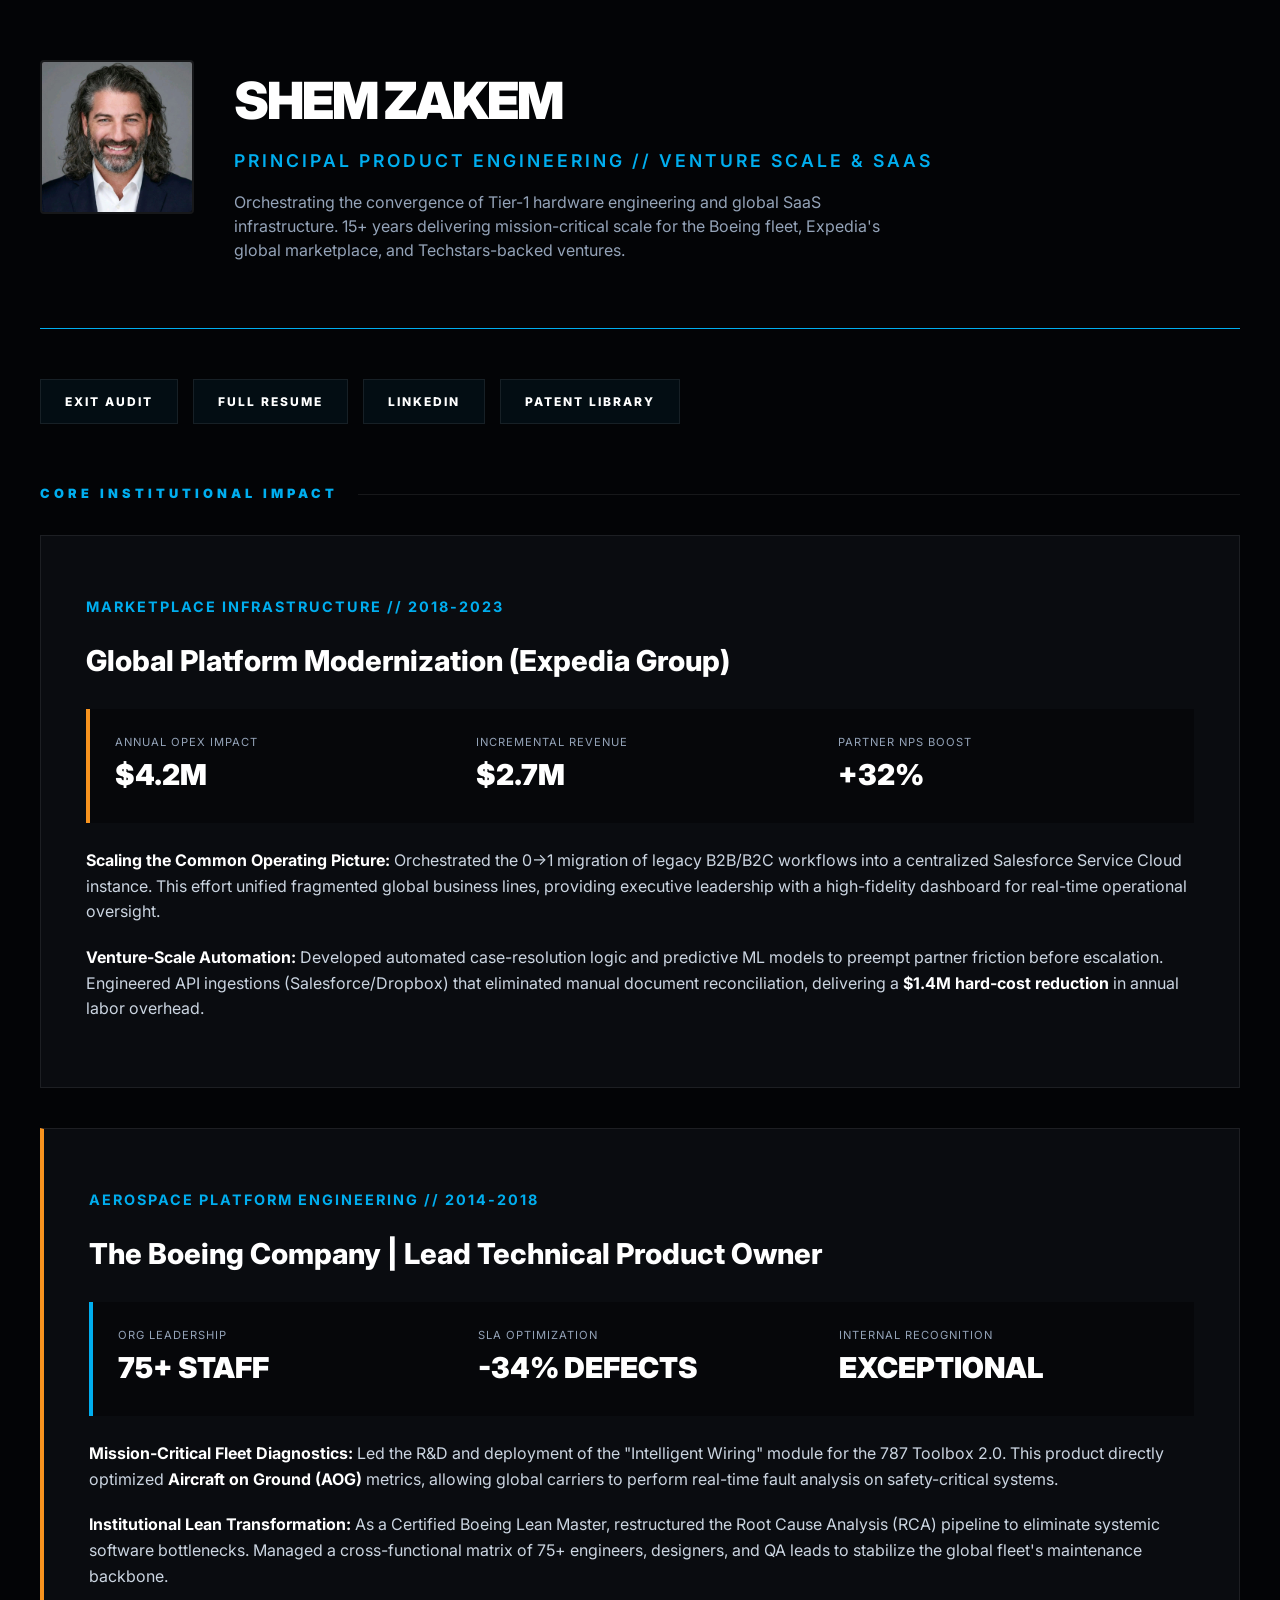
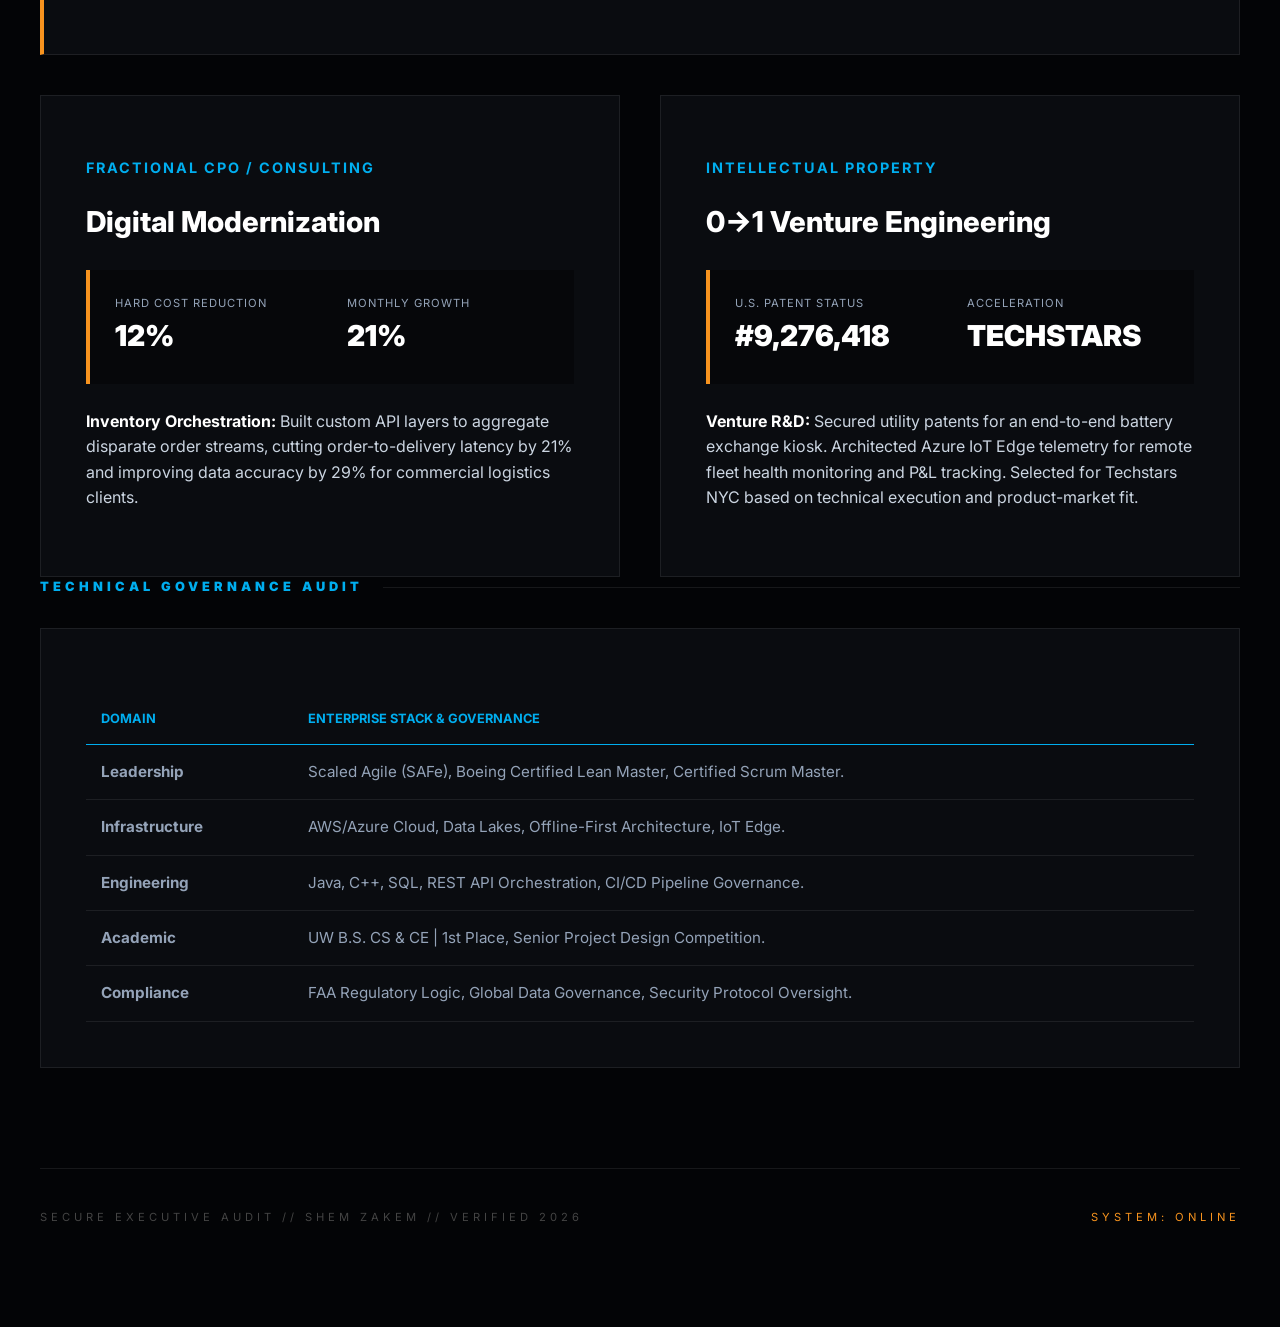
==== commit 907aff05: "Update enterprise-dossier.html" ====
--- a/enterprise-dossier.html
+++ b/enterprise-dossier.html
@@ -1,71 +1,66 @@
 <!DOCTYPE HTML>
 <html lang="en">
 <head>
-    <title>Executive Impact Audit | Shem Zakem</title>
+    <title>Strategic Product Audit | Shem Zakem</title>
     <meta charset="utf-8" />
     <meta name="viewport" content="width=device-width, initial-scale=1, user-scalable=no" />
-    <link href="https://fonts.googleapis.com/css2?family=Inter:wght@400;700;900&display=swap" rel="stylesheet">
+    <link href="https://fonts.googleapis.com/css2?family=Inter:wght@400;600;800;900&display=swap" rel="stylesheet">
     <style>
         :root {
-            --bg: #050505;
-            --surface: #0d0d0d;
+            --bg: #030406;
+            --surface: #0a0c10;
             --accent-blue: #00aeef; 
             --accent-amber: #f7931e;
             --text-main: #ffffff;
             --text-dim: #94a3b8;
-            --border: rgba(255, 255, 255, 0.1);
-            --header-font: 'Inter', sans-serif;
+            --border: rgba(255, 255, 255, 0.08);
         }
 
         body {
             background-color: var(--bg);
             color: var(--text-dim);
-            font-family: var(--header-font);
+            font-family: 'Inter', sans-serif;
             margin: 0;
             padding: 0;
             line-height: 1.6;
         }
 
-        .audit-wrapper {
+        .audit-container {
             max-width: 1200px;
             margin: 0 auto;
             padding: 60px 40px;
         }
 
-        /* Top Left Strategic Header */
+        /* Top-Left Avatar & Executive Header */
         header {
             display: flex;
             align-items: flex-start;
             gap: 40px;
+            padding-bottom: 50px;
             border-bottom: 1px solid var(--accent-blue);
-            padding-bottom: 40px;
             margin-bottom: 50px;
         }
 
-        .avatar-container {
-            position: relative;
-            width: 160px;
-            height: 160px;
+        .avatar-frame {
+            width: 150px;
+            height: 150px;
             flex-shrink: 0;
-        }
-
-        .avatar-container img {
-            width: 100%;
-            height: 100%;
-            object-fit: cover;
-            border-radius: 50%;
-            border: 2px solid var(--accent-blue);
-            box-shadow: 0 0 30px rgba(0, 174, 239, 0.3);
+            border-radius: 4px;
+            overflow: hidden;
+            border: 2px solid var(--border);
             transition: all 0.4s cubic-bezier(0.165, 0.84, 0.44, 1);
         }
 
-        .avatar-container:hover img {
-            transform: scale(1.05);
-            box-shadow: 0 0 50px rgba(0, 174, 239, 0.5);
-        }
+        .avatar-frame:hover {
+            transform: scale(1.05) translateY(-5px);
+            border-color: var(--accent-blue);
+            box-shadow: 0 0 40px rgba(0, 174, 239, 0.3);
+        }
+
+        .avatar-frame img { width: 100%; height: 100%; object-fit: cover; }
 
         .header-content h1 {
-            font-size: 3em;
+            font-size: 3.2em;
             font-weight: 900;
             color: var(--text-main);
             margin: 0;
@@ -74,113 +69,110 @@
         }
 
         .header-tagline {
-            font-size: 1em;
-            font-weight: 700;
+            font-size: 1.1em;
+            font-weight: 600;
             color: var(--accent-blue);
-            letter-spacing: 4px;
+            letter-spacing: 3px;
             text-transform: uppercase;
             margin-top: 5px;
         }
 
-        .header-intel {
-            margin-top: 15px;
-            font-size: 0.75em;
-            color: var(--text-dim);
-            display: flex;
-            gap: 30px;
-        }
-
-        /* Action Buttons */
-        .action-bar {
-            display: grid;
-            grid-template-columns: repeat(auto-fit, minmax(180px, 1fr));
+        /* Digital Resume Navigation */
+        .nav-actions {
+            display: flex;
             gap: 15px;
             margin-bottom: 60px;
         }
 
-        .action-btn {
+        .btn {
+            padding: 12px 24px;
             background: rgba(0, 174, 239, 0.05);
             border: 1px solid var(--border);
-            padding: 12px;
             color: var(--text-main);
             text-decoration: none;
-            text-align: center;
             font-size: 0.75em;
-            font-weight: 700;
+            font-weight: 800;
             text-transform: uppercase;
             letter-spacing: 2px;
             transition: all 0.3s ease;
         }
 
-        .action-btn:hover {
+        .btn:hover {
+            background: rgba(0, 174, 239, 0.15);
             border-color: var(--accent-blue);
-            background: rgba(0, 174, 239, 0.15);
             transform: translateY(-3px);
-            box-shadow: 0 10px 20px rgba(0,0,0,0.5);
-        }
-
-        /* Content Blocks */
+            box-shadow: 0 10px 30px rgba(0,0,0,0.5);
+        }
+
+        /* Deep Dive Sections */
         .section-label {
-            position: relative;
-            font-size: 0.75em;
+            font-size: 0.8em;
             font-weight: 900;
             color: var(--accent-blue);
             text-transform: uppercase;
-            letter-spacing: 3px;
+            letter-spacing: 4px;
             margin-bottom: 30px;
-            padding-left: 15px;
-            border-left: 4px solid var(--accent-blue);
-        }
-
-        .impact-panel {
+            display: flex;
+            align-items: center;
+        }
+
+        .section-label::after {
+            content: "";
+            flex-grow: 1;
+            height: 1px;
+            background: var(--border);
+            margin-left: 20px;
+        }
+
+        .deep-dive-card {
             background: var(--surface);
             border: 1px solid var(--border);
-            padding: 40px;
+            padding: 45px;
             margin-bottom: 40px;
-            position: relative;
             transition: all 0.4s ease;
         }
 
-        .impact-panel:hover {
+        .deep-dive-card:hover {
             border-color: var(--accent-blue);
-            box-shadow: 0 30px 60px rgba(0,0,0,0.7);
             transform: translateY(-5px);
-        }
-
-        .impact-panel h2 {
-            font-size: 1.5em;
-            color: var(--text-main);
-            margin: 0 0 25px 0;
-            text-transform: uppercase;
-            letter-spacing: 1px;
-        }
-
-        /* Data Strip */
-        .data-strip {
-            display: flex;
+            box-shadow: 0 40px 80px rgba(0,0,0,0.8);
+        }
+
+        .highlight-bar {
+            display: grid;
+            grid-template-columns: repeat(auto-fit, minmax(200px, 1fr));
+            gap: 30px;
+            background: rgba(0,0,0,0.4);
+            padding: 25px;
+            margin: 25px 0;
+            border-left: 4px solid var(--accent-amber);
+        }
+
+        .data-item .label { display: block; font-size: 0.7em; color: var(--text-dim); text-transform: uppercase; letter-spacing: 1px; }
+        .data-item .value { display: block; font-size: 1.8em; font-weight: 900; color: #fff; }
+
+        h2 { font-size: 1.8em; color: #fff; margin: 0 0 10px 0; font-weight: 800; }
+        h3 { color: var(--accent-blue); font-size: 0.9em; text-transform: uppercase; margin-bottom: 20px; letter-spacing: 2px; }
+
+        .text-block { font-size: 1em; color: #cbd5e1; }
+        .text-block strong { color: #fff; }
+        .text-block p { margin-bottom: 20px; }
+
+        /* Tables & Lists */
+        .capability-grid {
+            display: grid;
+            grid-template-columns: 1fr 1fr;
             gap: 40px;
-            background: rgba(0,0,0,0.4);
-            padding: 20px 30px;
-            margin: 25px 0;
-            border-right: 4px solid var(--accent-amber);
-        }
-
-        .data-point .label { display: block; font-size: 0.65em; color: var(--text-dim); text-transform: uppercase; letter-spacing: 1px; }
-        .data-point .value { display: block; font-size: 1.6em; font-weight: 900; color: var(--text-main); }
-
-        .body-text { color: #cbd5e1; font-size: 0.95em; line-height: 1.8; }
-        .body-text strong { color: var(--text-main); }
-
-        /* Tactical Audit Table */
-        .audit-table { width: 100%; border-collapse: collapse; margin-top: 30px; }
-        .audit-table th { text-align: left; padding: 15px; font-size: 0.7em; color: var(--accent-blue); text-transform: uppercase; border-bottom: 1px solid var(--accent-blue); }
-        .audit-table td { padding: 18px 15px; border-bottom: 1px solid var(--border); font-size: 0.9em; vertical-align: top; }
-
-        .accent-amber { color: var(--accent-amber) !important; }
+            margin-top: 30px;
+        }
+
+        .audit-table { width: 100%; border-collapse: collapse; margin-top: 20px; }
+        .audit-table th { text-align: left; padding: 15px; color: var(--accent-blue); font-size: 0.8em; text-transform: uppercase; border-bottom: 1px solid var(--accent-blue); }
+        .audit-table td { padding: 15px; border-bottom: 1px solid var(--border); font-size: 0.95em; }
 
         footer {
             margin-top: 100px;
-            padding-top: 30px;
+            padding: 40px 0;
             border-top: 1px solid var(--border);
             font-size: 0.7em;
             letter-spacing: 4px;
@@ -191,96 +183,113 @@
 
         @media (max-width: 900px) {
             header { flex-direction: column; align-items: center; text-align: center; }
-            .data-strip { flex-direction: column; gap: 20px; }
+            .capability-grid { grid-template-columns: 1fr; }
         }
     </style>
 </head>
 <body>
 
-<div class="audit-wrapper">
+<div class="audit-container">
     
     <header>
-        <div class="avatar-container">
+        <div class="avatar-frame">
             <img src="images/avatar.jpg" alt="Shem Zakem">
         </div>
         <div class="header-content">
             <h1>Shem Zakem</h1>
-            <div class="header-tagline">Strategic Performance Audit // Impact Analysis</div>
-            <div class="header-intel">
-                <span>CLEARANCE: EXPIRED / ELIGIBLE</span>
-                <span>LOC: MEDFORD / SEATTLE / RELOCATE</span>
-                <span class="accent-amber">STATUS: ONLINE // SECURE</span>
-            </div>
+            <div class="header-tagline">Principal Product Engineering // Venture Scale & SaaS</div>
+            <p style="margin-top: 15px; max-width: 650px; font-size: 1em; line-height: 1.5;">
+                Orchestrating the convergence of Tier-1 hardware engineering and global SaaS infrastructure. 15+ years delivering mission-critical scale for the Boeing fleet, Expedia's global marketplace, and Techstars-backed ventures.
+            </p>
         </div>
     </header>
 
-    <div class="action-bar">
-        <a href="enterprise.html" class="action-btn">Exit Dossier</a>
-        <a href="assets/docs/Zakem_Commercial_Resume.pdf" class="action-btn">View Resume</a>
-        <a href="https://www.linkedin.com/in/pro-geek" class="action-btn">LinkedIn Profile</a>
-        <a href="assets/docs/US_Patent_9276418.pdf" class="action-btn">View Patent</a>
-    </div>
-
-    <div class="section-label">Executive Mission Profile</div>
-    <div class="impact-panel" style="border-left: 4px solid var(--accent-blue);">
-        <p class="body-text" style="font-size: 1.15em;">
-            <strong>Driving the enterprise software capabilities I wish I had down-range.</strong> A rare convergence of Tier-1 Aerospace (Boeing), High-Scale SaaS (Expedia), and Combat Leadership (82nd Airborne). Expert in synthesizing technical rigor with high-stakes P&L objectives to deliver massive scale modernization.
-        </p>
-    </div>
-
-    <div class="section-label">Operational Deployments & Impact</div>
-
-    <div class="impact-panel">
-        <h3 class="accent-amber" style="font-size: 0.7em; letter-spacing: 2px; text-transform: uppercase;">Aerospace Modernization // 2014-2018</h3>
+    <nav class="nav-actions">
+        <a href="enterprise.html" class="btn">Exit Audit</a>
+        <a href="assets/docs/Zakem_Commercial_Resume.pdf" class="btn">Full Resume</a>
+        <a href="https://www.linkedin.com/in/pro-geek" class="btn">LinkedIn</a>
+        <a href="assets/docs/US_Patent_9276418.pdf" class="btn">Patent Library</a>
+    </nav>
+
+    <div class="section-label">Core Institutional Impact</div>
+
+    <div class="deep-dive-card">
+        <h3>Marketplace Infrastructure // 2018-2023</h3>
+        <h2>Global Platform Modernization (Expedia Group)</h2>
+        
+        <div class="highlight-bar">
+            <div class="data-item"><span class="label">Annual OpEx Impact</span><span class="value">$4.2M</span></div>
+            <div class="data-item"><span class="label">Incremental Revenue</span><span class="value">$2.7M</span></div>
+            <div class="data-item"><span class="label">Partner NPS Boost</span><span class="value">+32%</span></div>
+        </div>
+
+        <div class="text-block">
+            <p><strong>Scaling the Common Operating Picture:</strong> Orchestrated the 0&rarr;1 migration of legacy B2B/B2C workflows into a centralized Salesforce Service Cloud instance. This effort unified fragmented global business lines, providing executive leadership with a high-fidelity dashboard for real-time operational oversight.</p>
+            <p><strong>Venture-Scale Automation:</strong> Developed automated case-resolution logic and predictive ML models to preempt partner friction before escalation. Engineered API ingestions (Salesforce/Dropbox) that eliminated manual document reconciliation, delivering a <strong>$1.4M hard-cost reduction</strong> in annual labor overhead.</p>
+        </div>
+    </div>
+
+    <div class="deep-dive-card" style="border-left: 4px solid var(--accent-amber);">
+        <h3>Aerospace Platform Engineering // 2014-2018</h3>
         <h2>The Boeing Company | Lead Technical Product Owner</h2>
         
-        <div class="data-strip">
-            <div class="data-point"><span class="label">Performance Rating</span><span class="value accent-amber">EXCEPTIONAL</span></div>
-            <div class="data-point"><span class="label">Cross-Functional Org</span><span class="value">75+ STAFF</span></div>
-            <div class="data-point"><span class="label">Production Defect Rate</span><span class="value">-34%</span></div>
-        </div>
-
-        <div class="body-text">
-            <p><strong>Intelligent Wiring Module:</strong> Directed the full product lifecycle for safety-critical maintenance logic, directly improving <strong>Aircraft on Ground (AOG) metrics</strong> for major global carriers.</p>
-            <p><strong>Platform Turnaround:</strong> Formally awarded for neutralizing a failing Root Cause Analysis process. Transitioned legacy systems to high-availability cloud architecture while maintaining strict FAA regulatory compliance.</p>
-        </div>
-    </div>
-
-    <div class="impact-panel">
-        <h3 class="accent-amber" style="font-size: 0.7em; letter-spacing: 2px; text-transform: uppercase;">Global Platform Scale // 2018-2023</h3>
-        <h2>Expedia Group | Senior Manager, Product Management</h2>
-        
-        <div class="data-strip">
-            <div class="data-point"><span class="label">Annual OpEx Savings</span><span class="value">$4.2M</span></div>
-            <div class="data-point"><span class="label">Manual Reduction</span><span class="value">$1.4M</span></div>
-            <div class="data-point"><span class="label">Partner Satisfaction</span><span class="value">+32%</span></div>
-        </div>
-
-        <div class="body-text">
-            <p><strong>Common Operating Picture:</strong> Orchestrated the 0&rarr;1 migration of fragmented legacy workflows to a centralized Salesforce instance, providing leadership with a **360&deg; view of global operations**.</p>
-            <p><strong>Predictive AI:</strong> Shipped ML models that flagged partner issues before escalation. Automated document ingestion via API orchestration, eliminating enterprise data fragmentation.</p>
-        </div>
-    </div>
-
-    <div class="section-label">Infrastructure & Governance Audit</div>
-    <div class="impact-panel">
+        <div class="highlight-bar" style="border-left-color: var(--accent-blue);">
+            <div class="data-item"><span class="label">Org Leadership</span><span class="value">75+ STAFF</span></div>
+            <div class="data-item"><span class="label">SLA Optimization</span><span class="value">-34% DEFECTS</span></div>
+            <div class="data-item"><span class="label">Internal Recognition</span><span class="value">EXCEPTIONAL</span></div>
+        </div>
+
+        <div class="text-block">
+            <p><strong>Mission-Critical Fleet Diagnostics:</strong> Led the R&D and deployment of the "Intelligent Wiring" module for the 787 Toolbox 2.0. This product directly optimized <strong>Aircraft on Ground (AOG)</strong> metrics, allowing global carriers to perform real-time fault analysis on safety-critical systems.</p>
+            <p><strong>Institutional Lean Transformation:</strong> As a Certified Boeing Lean Master, restructured the Root Cause Analysis (RCA) pipeline to eliminate systemic software bottlenecks. Managed a cross-functional matrix of 75+ engineers, designers, and QA leads to stabilize the global fleet's maintenance backbone.</p>
+        </div>
+    </div>
+
+    <div class="capability-grid">
+        <div class="deep-dive-card" style="margin-bottom: 0;">
+            <h3>Fractional CPO / Consulting</h3>
+            <h2>Digital Modernization</h2>
+            <div class="highlight-bar">
+                <div class="data-item"><span class="label">Hard Cost Reduction</span><span class="value">12%</span></div>
+                <div class="data-item"><span class="label">Monthly Growth</span><span class="value">21%</span></div>
+            </div>
+            <div class="text-block">
+                <p><strong>Inventory Orchestration:</strong> Built custom API layers to aggregate disparate order streams, cutting order-to-delivery latency by 21% and improving data accuracy by 29% for commercial logistics clients.</p>
+            </div>
+        </div>
+
+        <div class="deep-dive-card" style="margin-bottom: 0;">
+            <h3>Intellectual Property</h3>
+            <h2>0&rarr;1 Venture Engineering</h2>
+            <div class="highlight-bar">
+                <div class="data-item"><span class="label">U.S. Patent Status</span><span class="value">#9,276,418</span></div>
+                <div class="data-item"><span class="label">Acceleration</span><span class="value">TECHSTARS</span></div>
+            </div>
+            <div class="text-block">
+                <p><strong>Venture R&D:</strong> Secured utility patents for an end-to-end battery exchange kiosk. Architected Azure IoT Edge telemetry for remote fleet health monitoring and P&L tracking. Selected for Techstars NYC based on technical execution and product-market fit.</p>
+            </div>
+        </div>
+    </div>
+
+    <div class="section-label">Technical Governance Audit</div>
+    <div class="deep-dive-card">
         <table class="audit-table">
             <thead>
-                <tr><th>Domain</th><th>Technical Stack & Frameworks</th></tr>
+                <tr><th>Domain</th><th>Enterprise Stack & Governance</th></tr>
             </thead>
             <tbody>
-                <tr><td><strong>Agile Operations</strong></td><td>Boeing Certified Lean Master, SAFe® Agilist, CSM.</td></tr>
-                <tr><td><strong>Infrastructure</strong></td><td>AWS, Azure, Data Lakes, Offline-First Sync, IoT Edge.</td></tr>
-                <tr><td><strong>Engineering</strong></td><td>Java, C++, SQL, REST API Orchestration, CI/CD.</td></tr>
-                <tr><td><strong>Academic</strong></td><td>UW B.S. CS & CE | 1st Place, Senior Project Competition.</td></tr>
-                <tr><td><strong>Intellectual Property</strong></td><td>US Patent #9,276,418 | Techstars Alumnus.</td></tr>
+                <tr><td><strong>Leadership</strong></td><td>Scaled Agile (SAFe), Boeing Certified Lean Master, Certified Scrum Master.</td></tr>
+                <tr><td><strong>Infrastructure</strong></td><td>AWS/Azure Cloud, Data Lakes, Offline-First Architecture, IoT Edge.</td></tr>
+                <tr><td><strong>Engineering</strong></td><td>Java, C++, SQL, REST API Orchestration, CI/CD Pipeline Governance.</td></tr>
+                <tr><td><strong>Academic</strong></td><td>UW B.S. CS & CE | 1st Place, Senior Project Design Competition.</td></tr>
+                <tr><td><strong>Compliance</strong></td><td>FAA Regulatory Logic, Global Data Governance, Security Protocol Oversight.</td></tr>
             </tbody>
         </table>
     </div>
 
     <footer>
-        <span>CONFIDENTIAL // IMPACT DOSSIER // VERIFIED 2026</span>
-        <span>SYSTEM_ENCRYPTION_ACTIVE</span>
+        <span>SECURE EXECUTIVE AUDIT // SHEM ZAKEM // VERIFIED 2026</span>
+        <span style="color: var(--accent-amber);">SYSTEM: ONLINE</span>
     </footer>
 
 </div>
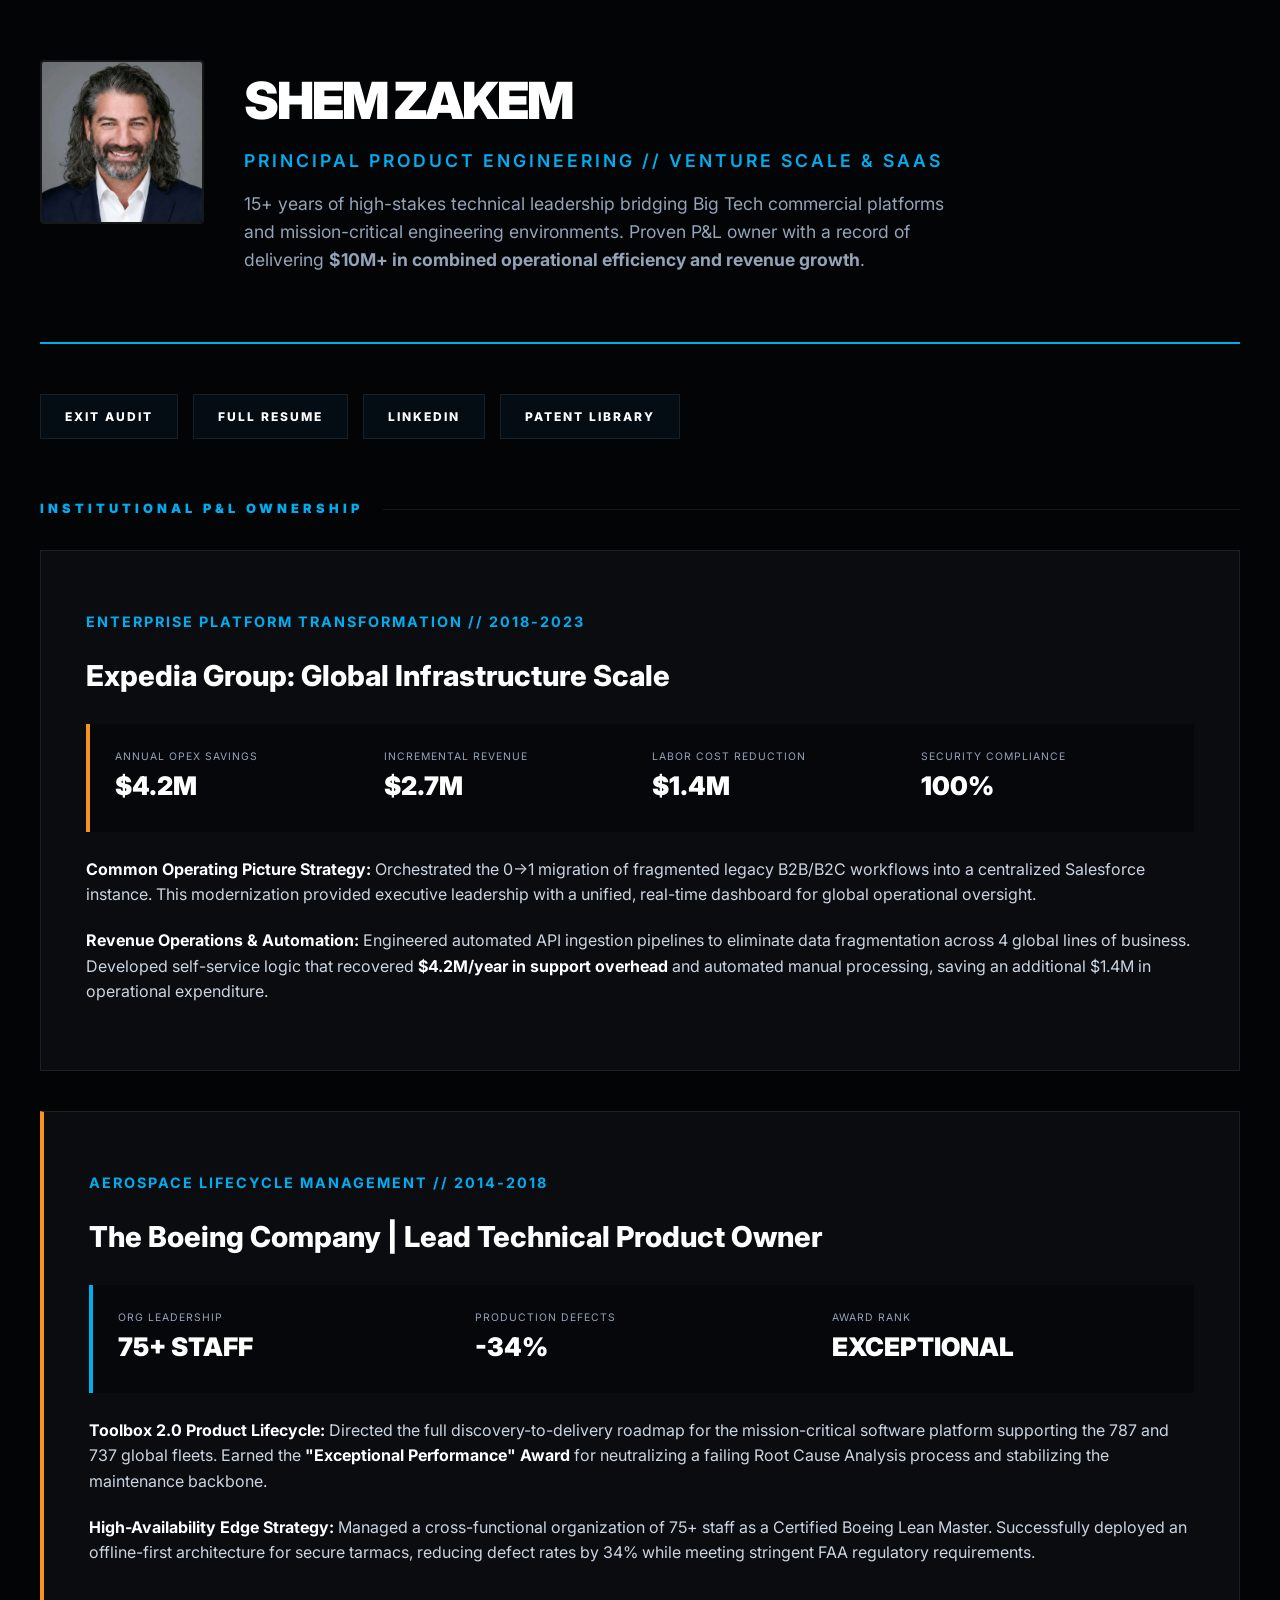
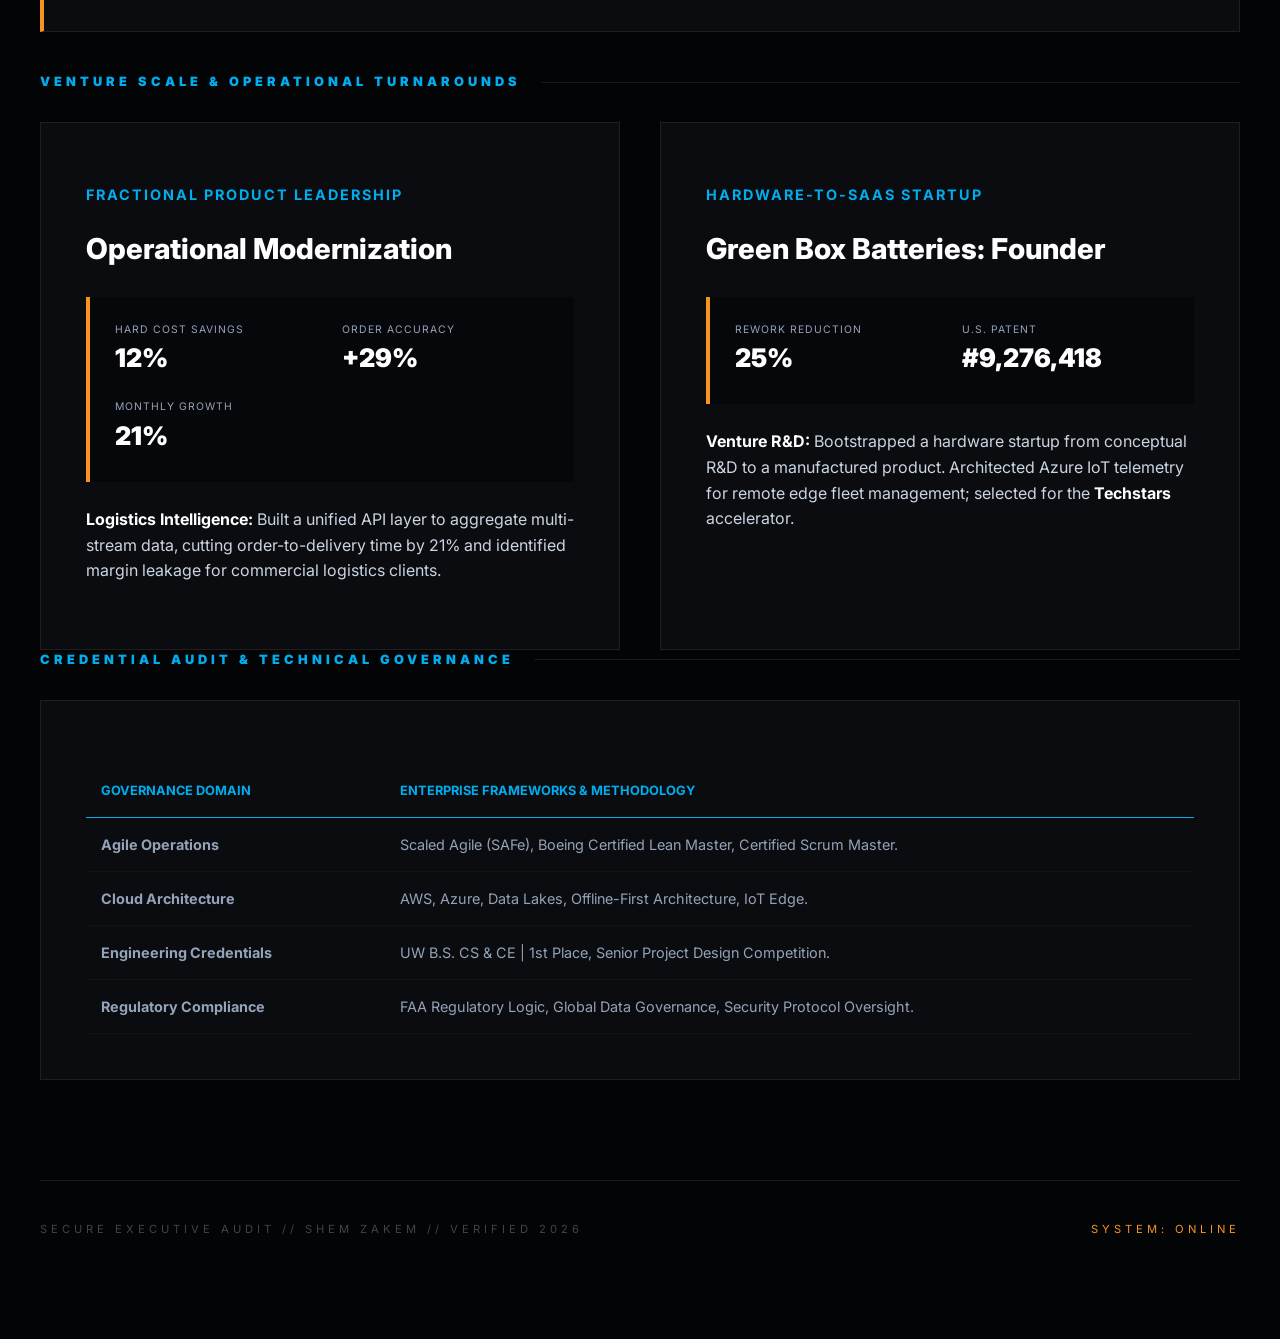
==== commit 69339c44: "Update enterprise-dossier.html" ====
--- a/enterprise-dossier.html
+++ b/enterprise-dossier.html
@@ -37,13 +37,13 @@
             align-items: flex-start;
             gap: 40px;
             padding-bottom: 50px;
-            border-bottom: 1px solid var(--accent-blue);
+            border-bottom: 2px solid var(--accent-blue);
             margin-bottom: 50px;
         }
 
         .avatar-frame {
-            width: 150px;
-            height: 150px;
+            width: 160px;
+            height: 160px;
             flex-shrink: 0;
             border-radius: 4px;
             overflow: hidden;
@@ -77,7 +77,7 @@
             margin-top: 5px;
         }
 
-        /* Digital Resume Navigation */
+        /* Navigation */
         .nav-actions {
             display: flex;
             gap: 15px;
@@ -104,7 +104,7 @@
             box-shadow: 0 10px 30px rgba(0,0,0,0.5);
         }
 
-        /* Deep Dive Sections */
+        /* Section Styling */
         .section-label {
             font-size: 0.8em;
             font-weight: 900;
@@ -140,16 +140,16 @@
 
         .highlight-bar {
             display: grid;
-            grid-template-columns: repeat(auto-fit, minmax(200px, 1fr));
-            gap: 30px;
+            grid-template-columns: repeat(auto-fit, minmax(180px, 1fr));
+            gap: 20px;
             background: rgba(0,0,0,0.4);
             padding: 25px;
             margin: 25px 0;
             border-left: 4px solid var(--accent-amber);
         }
 
-        .data-item .label { display: block; font-size: 0.7em; color: var(--text-dim); text-transform: uppercase; letter-spacing: 1px; }
-        .data-item .value { display: block; font-size: 1.8em; font-weight: 900; color: #fff; }
+        .data-item .label { display: block; font-size: 0.65em; color: var(--text-dim); text-transform: uppercase; letter-spacing: 1px; }
+        .data-item .value { display: block; font-size: 1.6em; font-weight: 900; color: #fff; }
 
         h2 { font-size: 1.8em; color: #fff; margin: 0 0 10px 0; font-weight: 800; }
         h3 { color: var(--accent-blue); font-size: 0.9em; text-transform: uppercase; margin-bottom: 20px; letter-spacing: 2px; }
@@ -158,7 +158,6 @@
         .text-block strong { color: #fff; }
         .text-block p { margin-bottom: 20px; }
 
-        /* Tables & Lists */
         .capability-grid {
             display: grid;
             grid-template-columns: 1fr 1fr;
@@ -168,7 +167,7 @@
 
         .audit-table { width: 100%; border-collapse: collapse; margin-top: 20px; }
         .audit-table th { text-align: left; padding: 15px; color: var(--accent-blue); font-size: 0.8em; text-transform: uppercase; border-bottom: 1px solid var(--accent-blue); }
-        .audit-table td { padding: 15px; border-bottom: 1px solid var(--border); font-size: 0.95em; }
+        .audit-table td { padding: 15px; border-bottom: 1px solid rgba(255,255,255,0.03); font-size: 0.9em; }
 
         footer {
             margin-top: 100px;
@@ -198,8 +197,8 @@
         <div class="header-content">
             <h1>Shem Zakem</h1>
             <div class="header-tagline">Principal Product Engineering // Venture Scale & SaaS</div>
-            <p style="margin-top: 15px; max-width: 650px; font-size: 1em; line-height: 1.5;">
-                Orchestrating the convergence of Tier-1 hardware engineering and global SaaS infrastructure. 15+ years delivering mission-critical scale for the Boeing fleet, Expedia's global marketplace, and Techstars-backed ventures.
+            <p style="margin-top: 15px; max-width: 700px; font-size: 1.1em; line-height: 1.6;">
+                15+ years of high-stakes technical leadership bridging Big Tech commercial platforms and mission-critical engineering environments. Proven P&L owner with a record of delivering <strong>$10M+ in combined operational efficiency and revenue growth</strong>.
             </p>
         </div>
     </header>
@@ -211,78 +210,82 @@
         <a href="assets/docs/US_Patent_9276418.pdf" class="btn">Patent Library</a>
     </nav>
 
-    <div class="section-label">Core Institutional Impact</div>
+    <div class="section-label">Institutional P&L Ownership</div>
 
     <div class="deep-dive-card">
-        <h3>Marketplace Infrastructure // 2018-2023</h3>
-        <h2>Global Platform Modernization (Expedia Group)</h2>
+        <h3>Enterprise Platform Transformation // 2018-2023</h3>
+        <h2>Expedia Group: Global Infrastructure Scale</h2>
         
         <div class="highlight-bar">
-            <div class="data-item"><span class="label">Annual OpEx Impact</span><span class="value">$4.2M</span></div>
+            <div class="data-item"><span class="label">Annual OpEx Savings</span><span class="value">$4.2M</span></div>
             <div class="data-item"><span class="label">Incremental Revenue</span><span class="value">$2.7M</span></div>
-            <div class="data-item"><span class="label">Partner NPS Boost</span><span class="value">+32%</span></div>
+            <div class="data-item"><span class="label">Labor Cost Reduction</span><span class="value">$1.4M</span></div>
+            <div class="data-item"><span class="label">Security Compliance</span><span class="value">100%</span></div>
         </div>
 
         <div class="text-block">
-            <p><strong>Scaling the Common Operating Picture:</strong> Orchestrated the 0&rarr;1 migration of legacy B2B/B2C workflows into a centralized Salesforce Service Cloud instance. This effort unified fragmented global business lines, providing executive leadership with a high-fidelity dashboard for real-time operational oversight.</p>
-            <p><strong>Venture-Scale Automation:</strong> Developed automated case-resolution logic and predictive ML models to preempt partner friction before escalation. Engineered API ingestions (Salesforce/Dropbox) that eliminated manual document reconciliation, delivering a <strong>$1.4M hard-cost reduction</strong> in annual labor overhead.</p>
+            <p><strong>Common Operating Picture Strategy:</strong> Orchestrated the 0&rarr;1 migration of fragmented legacy B2B/B2C workflows into a centralized Salesforce instance. This modernization provided executive leadership with a unified, real-time dashboard for global operational oversight.</p>
+            <p><strong>Revenue Operations & Automation:</strong> Engineered automated API ingestion pipelines to eliminate data fragmentation across 4 global lines of business. Developed self-service logic that recovered <strong>$4.2M/year in support overhead</strong> and automated manual processing, saving an additional $1.4M in operational expenditure.</p>
         </div>
     </div>
 
     <div class="deep-dive-card" style="border-left: 4px solid var(--accent-amber);">
-        <h3>Aerospace Platform Engineering // 2014-2018</h3>
+        <h3>Aerospace Lifecycle Management // 2014-2018</h3>
         <h2>The Boeing Company | Lead Technical Product Owner</h2>
         
         <div class="highlight-bar" style="border-left-color: var(--accent-blue);">
             <div class="data-item"><span class="label">Org Leadership</span><span class="value">75+ STAFF</span></div>
-            <div class="data-item"><span class="label">SLA Optimization</span><span class="value">-34% DEFECTS</span></div>
-            <div class="data-item"><span class="label">Internal Recognition</span><span class="value">EXCEPTIONAL</span></div>
+            <div class="data-item"><span class="label">Production Defects</span><span class="value">-34%</span></div>
+            <div class="data-item"><span class="label">Award Rank</span><span class="value">EXCEPTIONAL</span></div>
         </div>
 
         <div class="text-block">
-            <p><strong>Mission-Critical Fleet Diagnostics:</strong> Led the R&D and deployment of the "Intelligent Wiring" module for the 787 Toolbox 2.0. This product directly optimized <strong>Aircraft on Ground (AOG)</strong> metrics, allowing global carriers to perform real-time fault analysis on safety-critical systems.</p>
-            <p><strong>Institutional Lean Transformation:</strong> As a Certified Boeing Lean Master, restructured the Root Cause Analysis (RCA) pipeline to eliminate systemic software bottlenecks. Managed a cross-functional matrix of 75+ engineers, designers, and QA leads to stabilize the global fleet's maintenance backbone.</p>
+            <p><strong>Toolbox 2.0 Product Lifecycle:</strong> Directed the full discovery-to-delivery roadmap for the mission-critical software platform supporting the 787 and 737 global fleets. Earned the <strong>"Exceptional Performance" Award</strong> for neutralizing a failing Root Cause Analysis process and stabilizing the maintenance backbone.</p>
+            <p><strong>High-Availability Edge Strategy:</strong> Managed a cross-functional organization of 75+ staff as a Certified Boeing Lean Master. Successfully deployed an offline-first architecture for secure tarmacs, reducing defect rates by 34% while meeting stringent FAA regulatory requirements.</p>
         </div>
     </div>
+
+    <div class="section-label">Venture Scale & Operational Turnarounds</div>
 
     <div class="capability-grid">
         <div class="deep-dive-card" style="margin-bottom: 0;">
-            <h3>Fractional CPO / Consulting</h3>
-            <h2>Digital Modernization</h2>
+            <h3>Fractional Product Leadership</h3>
+            <h2>Operational Modernization</h2>
             <div class="highlight-bar">
-                <div class="data-item"><span class="label">Hard Cost Reduction</span><span class="value">12%</span></div>
+                <div class="data-item"><span class="label">Hard Cost Savings</span><span class="value">12%</span></div>
+                <div class="data-item"><span class="label">Order Accuracy</span><span class="value">+29%</span></div>
                 <div class="data-item"><span class="label">Monthly Growth</span><span class="value">21%</span></div>
             </div>
             <div class="text-block">
-                <p><strong>Inventory Orchestration:</strong> Built custom API layers to aggregate disparate order streams, cutting order-to-delivery latency by 21% and improving data accuracy by 29% for commercial logistics clients.</p>
+                <p><strong>Logistics Intelligence:</strong> Built a unified API layer to aggregate multi-stream data, cutting order-to-delivery time by 21% and identified margin leakage for commercial logistics clients.</p>
             </div>
         </div>
 
         <div class="deep-dive-card" style="margin-bottom: 0;">
-            <h3>Intellectual Property</h3>
-            <h2>0&rarr;1 Venture Engineering</h2>
+            <h3>Hardware-to-SaaS Startup</h3>
+            <h2>Green Box Batteries: Founder</h2>
             <div class="highlight-bar">
-                <div class="data-item"><span class="label">U.S. Patent Status</span><span class="value">#9,276,418</span></div>
-                <div class="data-item"><span class="label">Acceleration</span><span class="value">TECHSTARS</span></div>
+                <div class="data-item"><span class="label">Rework Reduction</span><span class="value">25%</span></div>
+                <div class="data-item"><span class="label">U.S. Patent</span><span class="value">#9,276,418</span></div>
             </div>
             <div class="text-block">
-                <p><strong>Venture R&D:</strong> Secured utility patents for an end-to-end battery exchange kiosk. Architected Azure IoT Edge telemetry for remote fleet health monitoring and P&L tracking. Selected for Techstars NYC based on technical execution and product-market fit.</p>
+                <p><strong>Venture R&D:</strong> Bootstrapped a hardware startup from conceptual R&D to a manufactured product. Architected Azure IoT telemetry for remote edge fleet management; selected for the <strong>Techstars</strong> accelerator.</p>
             </div>
         </div>
     </div>
 
-    <div class="section-label">Technical Governance Audit</div>
+    <div class="section-label">Credential Audit & Technical Governance</div>
+
     <div class="deep-dive-card">
         <table class="audit-table">
             <thead>
-                <tr><th>Domain</th><th>Enterprise Stack & Governance</th></tr>
+                <tr><th>Governance Domain</th><th>Enterprise Frameworks & Methodology</th></tr>
             </thead>
             <tbody>
-                <tr><td><strong>Leadership</strong></td><td>Scaled Agile (SAFe), Boeing Certified Lean Master, Certified Scrum Master.</td></tr>
-                <tr><td><strong>Infrastructure</strong></td><td>AWS/Azure Cloud, Data Lakes, Offline-First Architecture, IoT Edge.</td></tr>
-                <tr><td><strong>Engineering</strong></td><td>Java, C++, SQL, REST API Orchestration, CI/CD Pipeline Governance.</td></tr>
-                <tr><td><strong>Academic</strong></td><td>UW B.S. CS & CE | 1st Place, Senior Project Design Competition.</td></tr>
-                <tr><td><strong>Compliance</strong></td><td>FAA Regulatory Logic, Global Data Governance, Security Protocol Oversight.</td></tr>
+                <tr><td><strong>Agile Operations</strong></td><td>Scaled Agile (SAFe), Boeing Certified Lean Master, Certified Scrum Master.</td></tr>
+                <tr><td><strong>Cloud Architecture</strong></td><td>AWS, Azure, Data Lakes, Offline-First Architecture, IoT Edge.</td></tr>
+                <tr><td><strong>Engineering Credentials</strong></td><td>UW B.S. CS & CE | 1st Place, Senior Project Design Competition.</td></tr>
+                <tr><td><strong>Regulatory Compliance</strong></td><td>FAA Regulatory Logic, Global Data Governance, Security Protocol Oversight.</td></tr>
             </tbody>
         </table>
     </div>
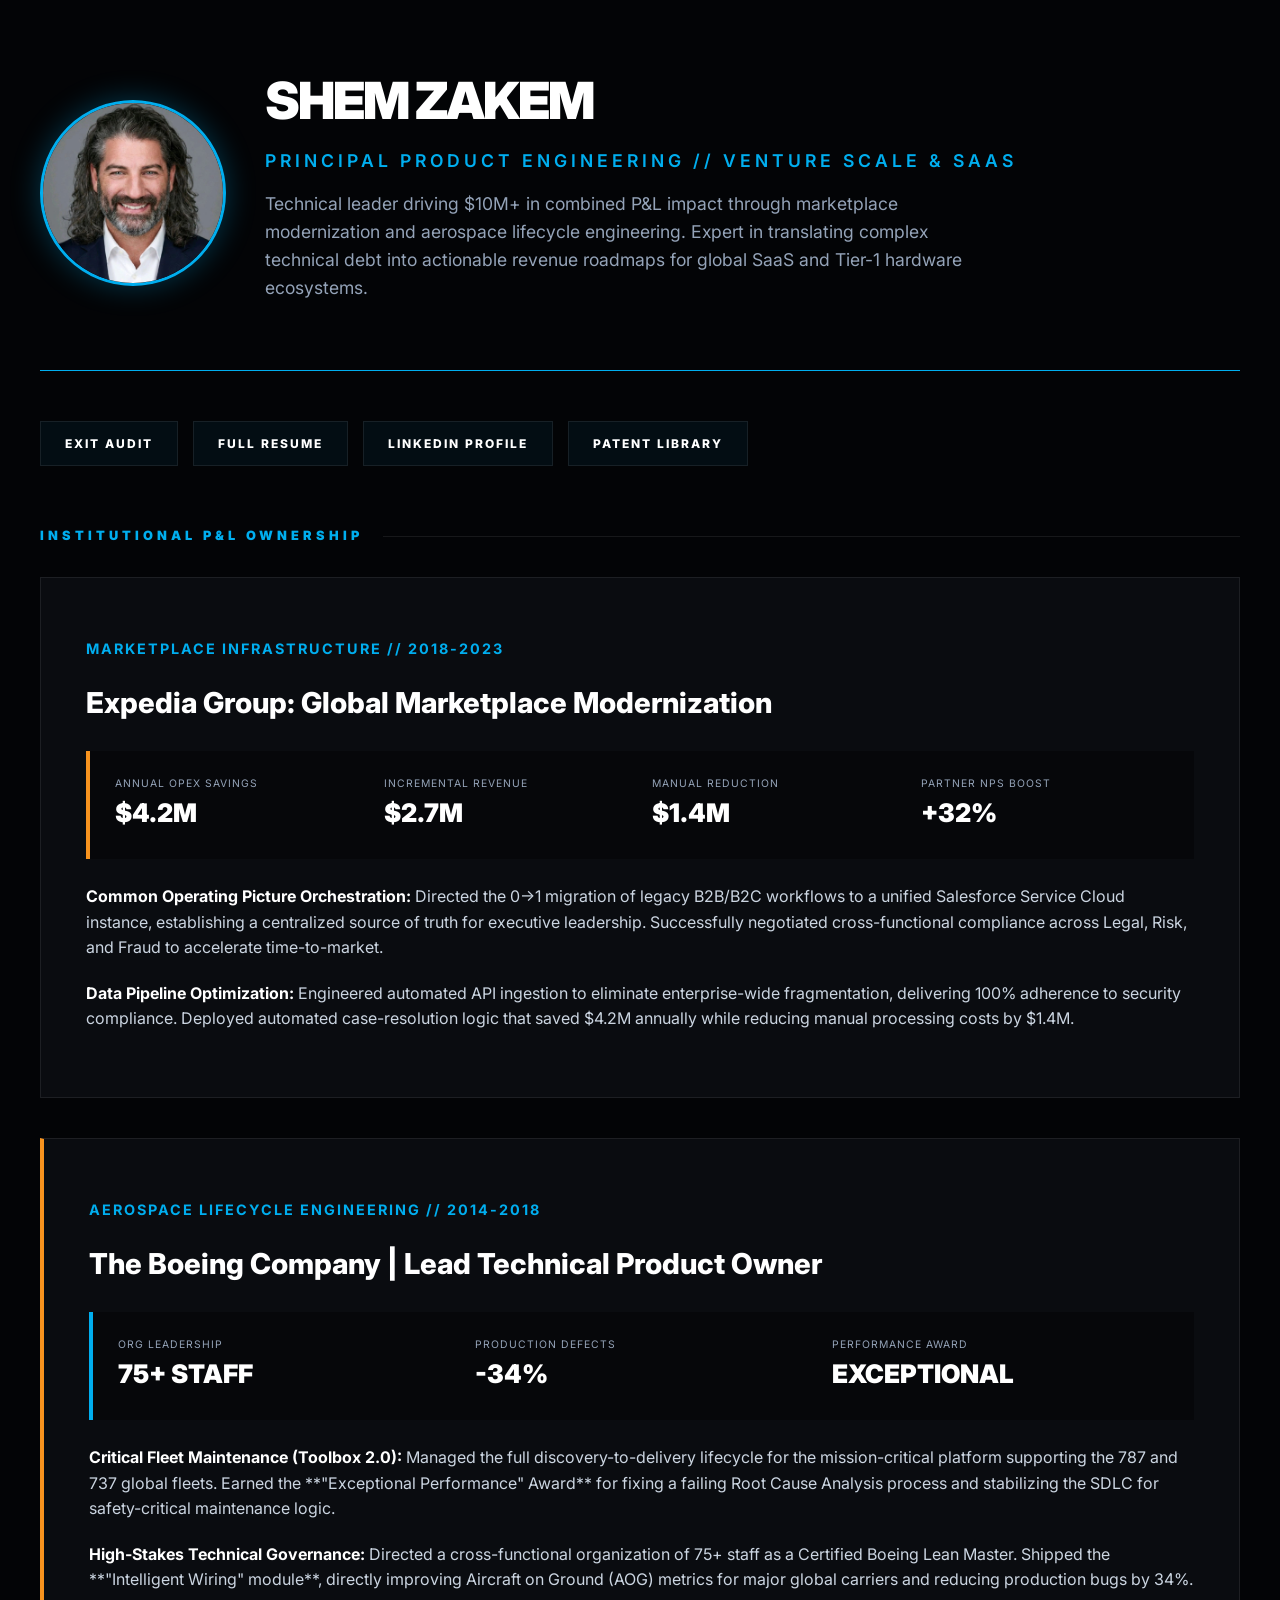
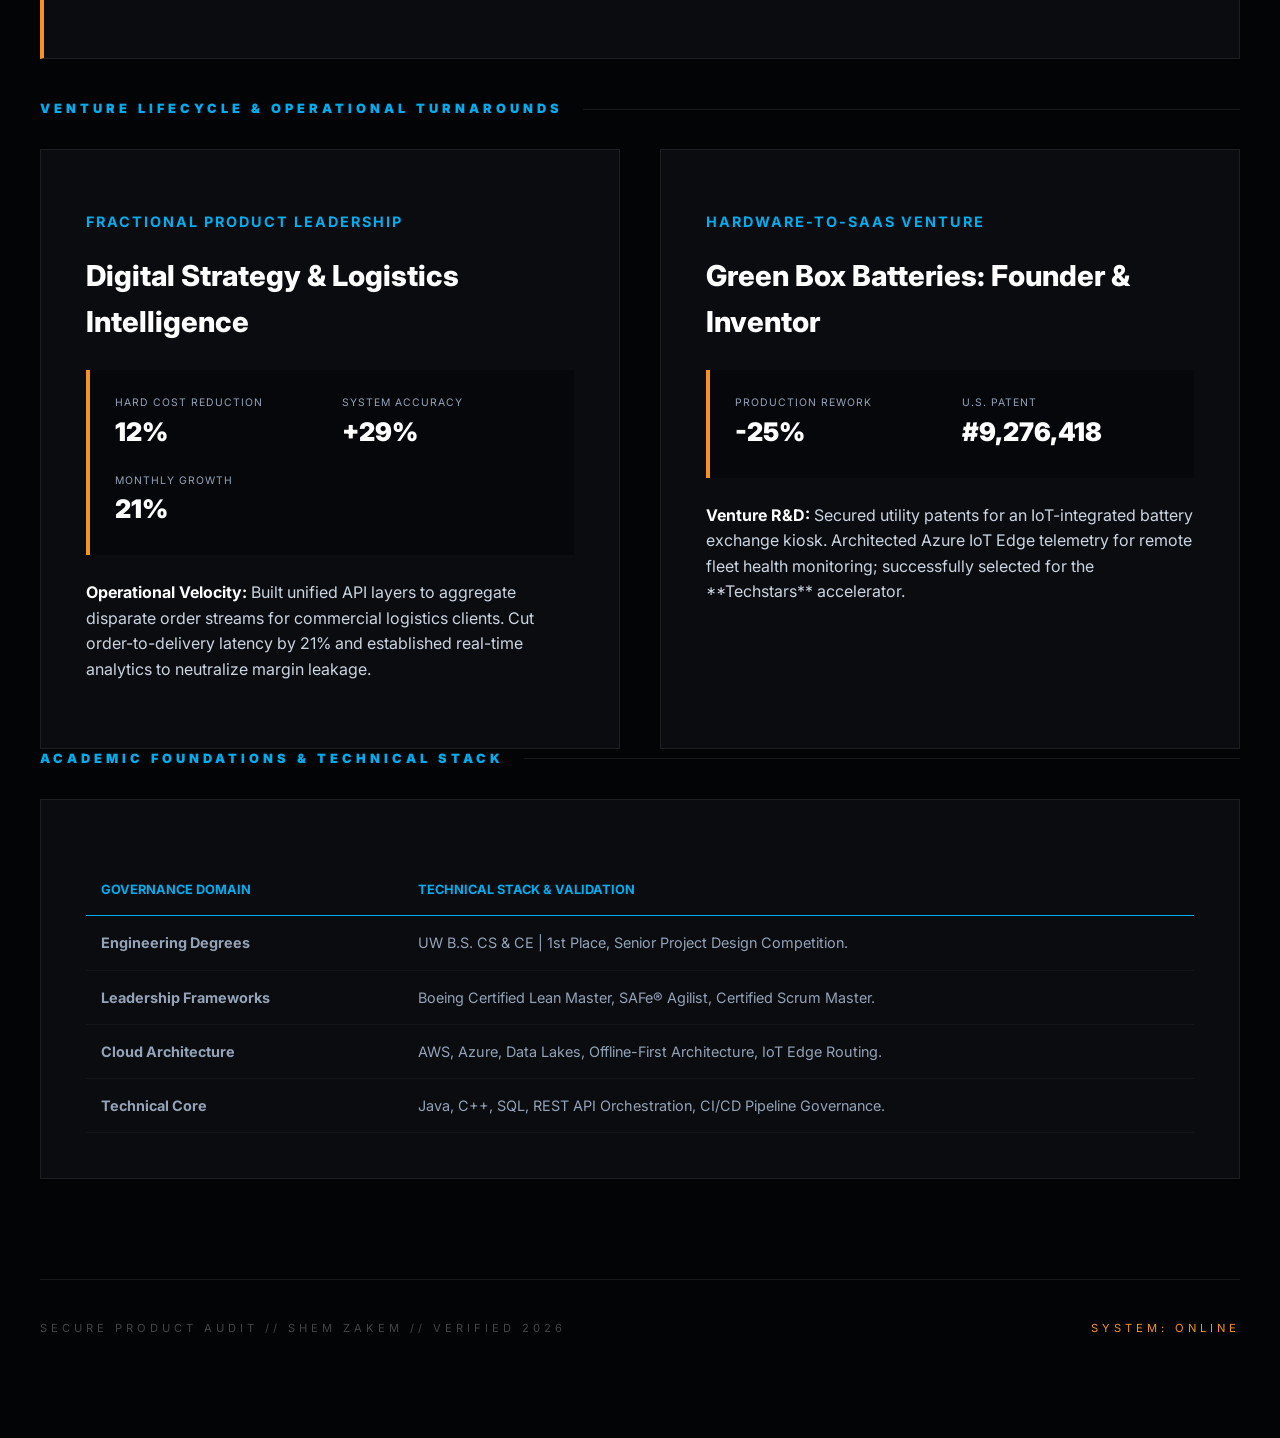
==== commit 6c118946: "Update enterprise-dossier.html" ====
--- a/enterprise-dossier.html
+++ b/enterprise-dossier.html
@@ -31,33 +31,37 @@
             padding: 60px 40px;
         }
 
-        /* Top-Left Avatar & Executive Header */
+        /* Circular Avatar & High-Impact Header */
         header {
             display: flex;
-            align-items: flex-start;
-            gap: 40px;
+            align-items: center;
+            gap: 45px;
             padding-bottom: 50px;
-            border-bottom: 2px solid var(--accent-blue);
+            border-bottom: 1px solid var(--accent-blue);
             margin-bottom: 50px;
         }
 
-        .avatar-frame {
-            width: 160px;
-            height: 160px;
+        .avatar-circle {
+            position: relative;
+            width: 180px;
+            height: 180px;
             flex-shrink: 0;
-            border-radius: 4px;
-            overflow: hidden;
-            border: 2px solid var(--border);
+        }
+
+        .avatar-circle img {
+            width: 100%;
+            height: 100%;
+            object-fit: cover;
+            border-radius: 50%;
+            border: 3px solid var(--accent-blue);
+            box-shadow: 0 0 30px rgba(0, 174, 239, 0.3);
             transition: all 0.4s cubic-bezier(0.165, 0.84, 0.44, 1);
         }
 
-        .avatar-frame:hover {
-            transform: scale(1.05) translateY(-5px);
-            border-color: var(--accent-blue);
-            box-shadow: 0 0 40px rgba(0, 174, 239, 0.3);
-        }
-
-        .avatar-frame img { width: 100%; height: 100%; object-fit: cover; }
+        .avatar-circle:hover img {
+            transform: scale(1.05);
+            box-shadow: 0 0 50px rgba(0, 174, 239, 0.5);
+        }
 
         .header-content h1 {
             font-size: 3.2em;
@@ -72,7 +76,7 @@
             font-size: 1.1em;
             font-weight: 600;
             color: var(--accent-blue);
-            letter-spacing: 3px;
+            letter-spacing: 4px;
             text-transform: uppercase;
             margin-top: 5px;
         }
@@ -104,7 +108,7 @@
             box-shadow: 0 10px 30px rgba(0,0,0,0.5);
         }
 
-        /* Section Styling */
+        /* Section Components */
         .section-label {
             font-size: 0.8em;
             font-weight: 900;
@@ -191,14 +195,14 @@
 <div class="audit-container">
     
     <header>
-        <div class="avatar-frame">
+        <div class="avatar-circle">
             <img src="images/avatar.jpg" alt="Shem Zakem">
         </div>
         <div class="header-content">
             <h1>Shem Zakem</h1>
             <div class="header-tagline">Principal Product Engineering // Venture Scale & SaaS</div>
             <p style="margin-top: 15px; max-width: 700px; font-size: 1.1em; line-height: 1.6;">
-                15+ years of high-stakes technical leadership bridging Big Tech commercial platforms and mission-critical engineering environments. Proven P&L owner with a record of delivering <strong>$10M+ in combined operational efficiency and revenue growth</strong>.
+                Technical leader driving $10M+ in combined P&L impact through marketplace modernization and aerospace lifecycle engineering. Expert in translating complex technical debt into actionable revenue roadmaps for global SaaS and Tier-1 hardware ecosystems.
             </p>
         </div>
     </header>
@@ -206,92 +210,92 @@
     <nav class="nav-actions">
         <a href="enterprise.html" class="btn">Exit Audit</a>
         <a href="assets/docs/Zakem_Commercial_Resume.pdf" class="btn">Full Resume</a>
-        <a href="https://www.linkedin.com/in/pro-geek" class="btn">LinkedIn</a>
+        <a href="https://www.linkedin.com/in/pro-geek" class="btn">LinkedIn Profile</a>
         <a href="assets/docs/US_Patent_9276418.pdf" class="btn">Patent Library</a>
     </nav>
 
     <div class="section-label">Institutional P&L Ownership</div>
 
     <div class="deep-dive-card">
-        <h3>Enterprise Platform Transformation // 2018-2023</h3>
-        <h2>Expedia Group: Global Infrastructure Scale</h2>
+        <h3>Marketplace Infrastructure // 2018-2023</h3>
+        <h2>Expedia Group: Global Marketplace Modernization</h2>
         
         <div class="highlight-bar">
             <div class="data-item"><span class="label">Annual OpEx Savings</span><span class="value">$4.2M</span></div>
             <div class="data-item"><span class="label">Incremental Revenue</span><span class="value">$2.7M</span></div>
-            <div class="data-item"><span class="label">Labor Cost Reduction</span><span class="value">$1.4M</span></div>
-            <div class="data-item"><span class="label">Security Compliance</span><span class="value">100%</span></div>
+            <div class="data-item"><span class="label">Manual Reduction</span><span class="value">$1.4M</span></div>
+            <div class="data-item"><span class="label">Partner NPS Boost</span><span class="value">+32%</span></div>
         </div>
 
         <div class="text-block">
-            <p><strong>Common Operating Picture Strategy:</strong> Orchestrated the 0&rarr;1 migration of fragmented legacy B2B/B2C workflows into a centralized Salesforce instance. This modernization provided executive leadership with a unified, real-time dashboard for global operational oversight.</p>
-            <p><strong>Revenue Operations & Automation:</strong> Engineered automated API ingestion pipelines to eliminate data fragmentation across 4 global lines of business. Developed self-service logic that recovered <strong>$4.2M/year in support overhead</strong> and automated manual processing, saving an additional $1.4M in operational expenditure.</p>
+            <p><strong>Common Operating Picture Orchestration:</strong> Directed the 0&rarr;1 migration of legacy B2B/B2C workflows to a unified Salesforce Service Cloud instance, establishing a centralized source of truth for executive leadership. Successfully negotiated cross-functional compliance across Legal, Risk, and Fraud to accelerate time-to-market.</p>
+            <p><strong>Data Pipeline Optimization:</strong> Engineered automated API ingestion to eliminate enterprise-wide fragmentation, delivering 100% adherence to security compliance. Deployed automated case-resolution logic that saved $4.2M annually while reducing manual processing costs by $1.4M.</p>
         </div>
     </div>
 
     <div class="deep-dive-card" style="border-left: 4px solid var(--accent-amber);">
-        <h3>Aerospace Lifecycle Management // 2014-2018</h3>
+        <h3>Aerospace Lifecycle Engineering // 2014-2018</h3>
         <h2>The Boeing Company | Lead Technical Product Owner</h2>
         
         <div class="highlight-bar" style="border-left-color: var(--accent-blue);">
             <div class="data-item"><span class="label">Org Leadership</span><span class="value">75+ STAFF</span></div>
             <div class="data-item"><span class="label">Production Defects</span><span class="value">-34%</span></div>
-            <div class="data-item"><span class="label">Award Rank</span><span class="value">EXCEPTIONAL</span></div>
+            <div class="data-item"><span class="label">Performance Award</span><span class="value">EXCEPTIONAL</span></div>
         </div>
 
         <div class="text-block">
-            <p><strong>Toolbox 2.0 Product Lifecycle:</strong> Directed the full discovery-to-delivery roadmap for the mission-critical software platform supporting the 787 and 737 global fleets. Earned the <strong>"Exceptional Performance" Award</strong> for neutralizing a failing Root Cause Analysis process and stabilizing the maintenance backbone.</p>
-            <p><strong>High-Availability Edge Strategy:</strong> Managed a cross-functional organization of 75+ staff as a Certified Boeing Lean Master. Successfully deployed an offline-first architecture for secure tarmacs, reducing defect rates by 34% while meeting stringent FAA regulatory requirements.</p>
+            <p><strong>Critical Fleet Maintenance (Toolbox 2.0):</strong> Managed the full discovery-to-delivery lifecycle for the mission-critical platform supporting the 787 and 737 global fleets. Earned the **"Exceptional Performance" Award** for fixing a failing Root Cause Analysis process and stabilizing the SDLC for safety-critical maintenance logic.</p>
+            <p><strong>High-Stakes Technical Governance:</strong> Directed a cross-functional organization of 75+ staff as a Certified Boeing Lean Master. Shipped the **"Intelligent Wiring" module**, directly improving Aircraft on Ground (AOG) metrics for major global carriers and reducing production bugs by 34%.</p>
         </div>
     </div>
 
-    <div class="section-label">Venture Scale & Operational Turnarounds</div>
+    <div class="section-label">Venture Lifecycle & Operational Turnarounds</div>
 
     <div class="capability-grid">
         <div class="deep-dive-card" style="margin-bottom: 0;">
             <h3>Fractional Product Leadership</h3>
-            <h2>Operational Modernization</h2>
+            <h2>Digital Strategy & Logistics Intelligence</h2>
             <div class="highlight-bar">
-                <div class="data-item"><span class="label">Hard Cost Savings</span><span class="value">12%</span></div>
-                <div class="data-item"><span class="label">Order Accuracy</span><span class="value">+29%</span></div>
+                <div class="data-item"><span class="label">Hard Cost Reduction</span><span class="value">12%</span></div>
+                <div class="data-item"><span class="label">System Accuracy</span><span class="value">+29%</span></div>
                 <div class="data-item"><span class="label">Monthly Growth</span><span class="value">21%</span></div>
             </div>
             <div class="text-block">
-                <p><strong>Logistics Intelligence:</strong> Built a unified API layer to aggregate multi-stream data, cutting order-to-delivery time by 21% and identified margin leakage for commercial logistics clients.</p>
+                <p><strong>Operational Velocity:</strong> Built unified API layers to aggregate disparate order streams for commercial logistics clients. Cut order-to-delivery latency by 21% and established real-time analytics to neutralize margin leakage.</p>
             </div>
         </div>
 
         <div class="deep-dive-card" style="margin-bottom: 0;">
-            <h3>Hardware-to-SaaS Startup</h3>
-            <h2>Green Box Batteries: Founder</h2>
+            <h3>Hardware-to-SaaS Venture</h3>
+            <h2>Green Box Batteries: Founder & Inventor</h2>
             <div class="highlight-bar">
-                <div class="data-item"><span class="label">Rework Reduction</span><span class="value">25%</span></div>
+                <div class="data-item"><span class="label">Production Rework</span><span class="value">-25%</span></div>
                 <div class="data-item"><span class="label">U.S. Patent</span><span class="value">#9,276,418</span></div>
             </div>
             <div class="text-block">
-                <p><strong>Venture R&D:</strong> Bootstrapped a hardware startup from conceptual R&D to a manufactured product. Architected Azure IoT telemetry for remote edge fleet management; selected for the <strong>Techstars</strong> accelerator.</p>
+                <p><strong>Venture R&D:</strong> Secured utility patents for an IoT-integrated battery exchange kiosk. Architected Azure IoT Edge telemetry for remote fleet health monitoring; successfully selected for the **Techstars** accelerator.</p>
             </div>
         </div>
     </div>
 
-    <div class="section-label">Credential Audit & Technical Governance</div>
+    <div class="section-label">Academic Foundations & Technical Stack</div>
 
     <div class="deep-dive-card">
         <table class="audit-table">
             <thead>
-                <tr><th>Governance Domain</th><th>Enterprise Frameworks & Methodology</th></tr>
+                <tr><th>Governance Domain</th><th>Technical Stack & Validation</th></tr>
             </thead>
             <tbody>
-                <tr><td><strong>Agile Operations</strong></td><td>Scaled Agile (SAFe), Boeing Certified Lean Master, Certified Scrum Master.</td></tr>
-                <tr><td><strong>Cloud Architecture</strong></td><td>AWS, Azure, Data Lakes, Offline-First Architecture, IoT Edge.</td></tr>
-                <tr><td><strong>Engineering Credentials</strong></td><td>UW B.S. CS & CE | 1st Place, Senior Project Design Competition.</td></tr>
-                <tr><td><strong>Regulatory Compliance</strong></td><td>FAA Regulatory Logic, Global Data Governance, Security Protocol Oversight.</td></tr>
+                <tr><td><strong>Engineering Degrees</strong></td><td>UW B.S. CS & CE | 1st Place, Senior Project Design Competition.</td></tr>
+                <tr><td><strong>Leadership Frameworks</strong></td><td>Boeing Certified Lean Master, SAFe® Agilist, Certified Scrum Master.</td></tr>
+                <tr><td><strong>Cloud Architecture</strong></td><td>AWS, Azure, Data Lakes, Offline-First Architecture, IoT Edge Routing.</td></tr>
+                <tr><td><strong>Technical Core</strong></td><td>Java, C++, SQL, REST API Orchestration, CI/CD Pipeline Governance.</td></tr>
             </tbody>
         </table>
     </div>
 
     <footer>
-        <span>SECURE EXECUTIVE AUDIT // SHEM ZAKEM // VERIFIED 2026</span>
+        <span>SECURE PRODUCT AUDIT // SHEM ZAKEM // VERIFIED 2026</span>
         <span style="color: var(--accent-amber);">SYSTEM: ONLINE</span>
     </footer>
 
